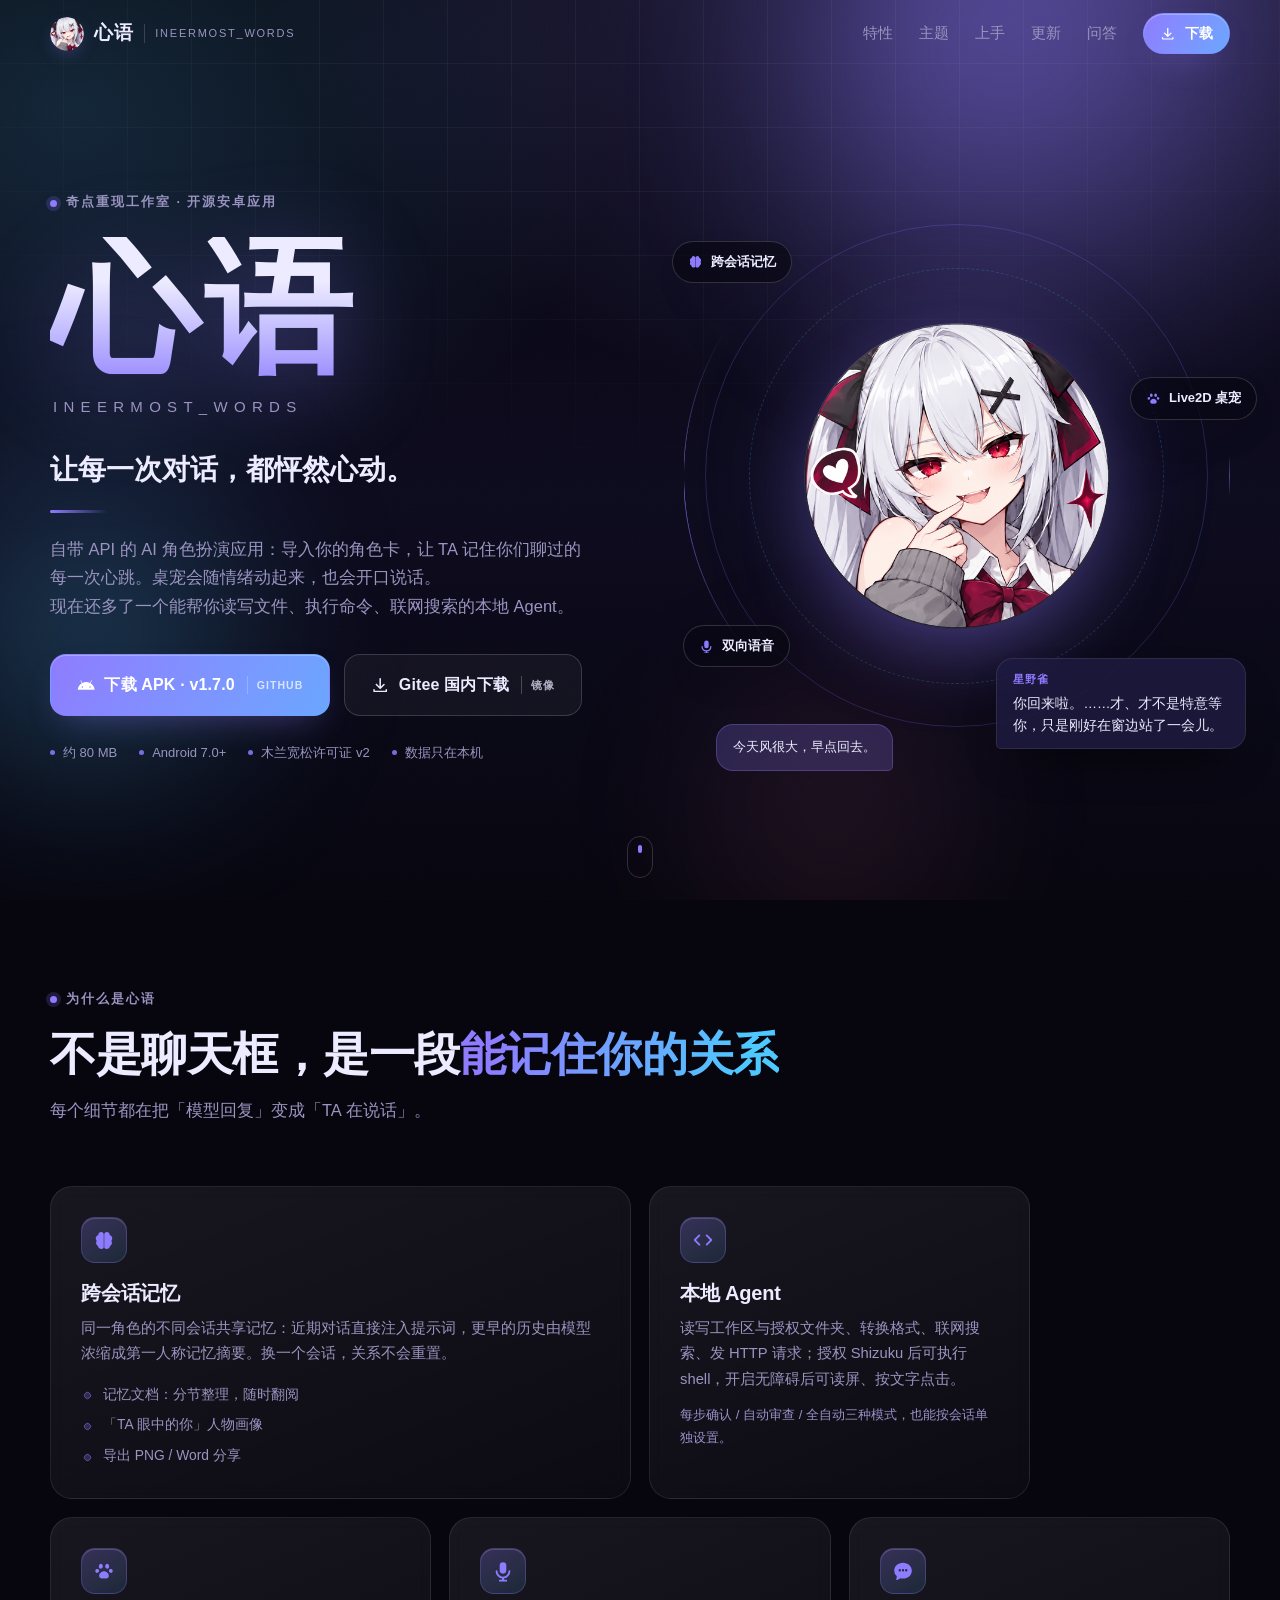
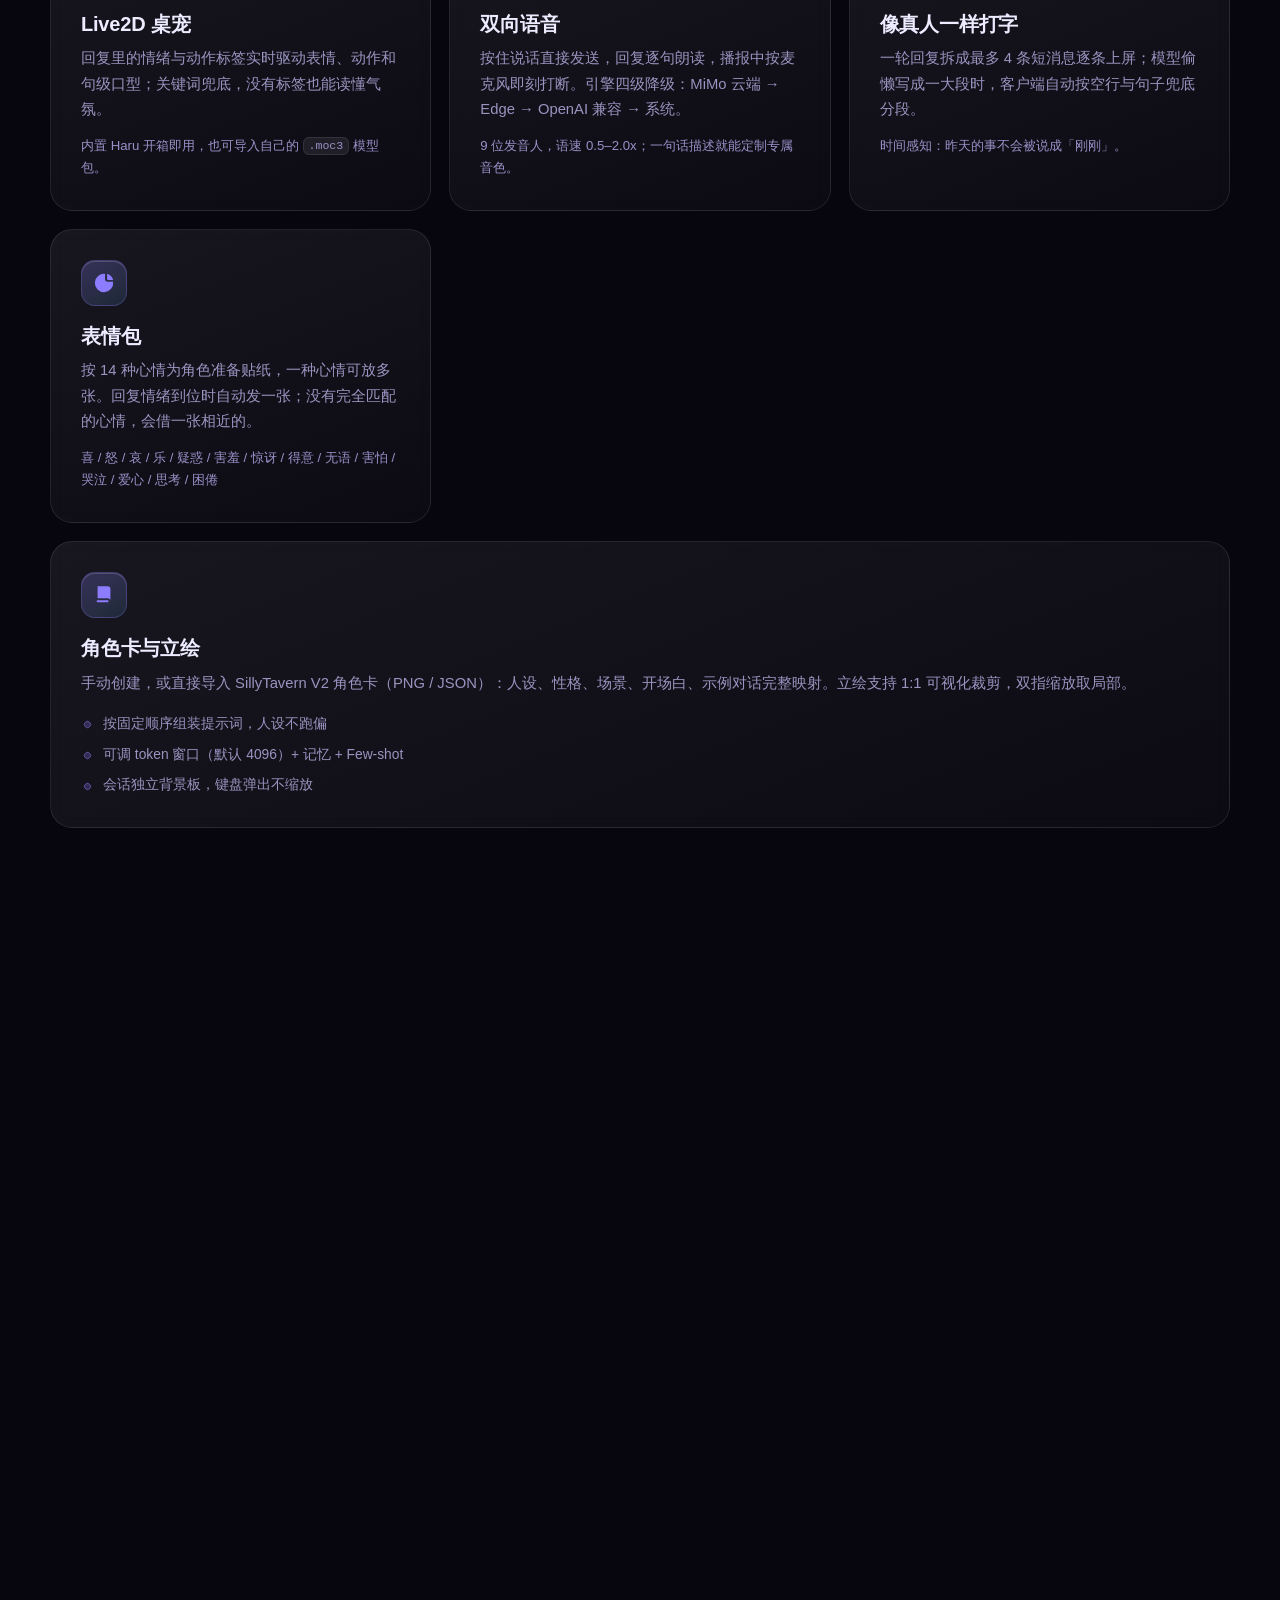
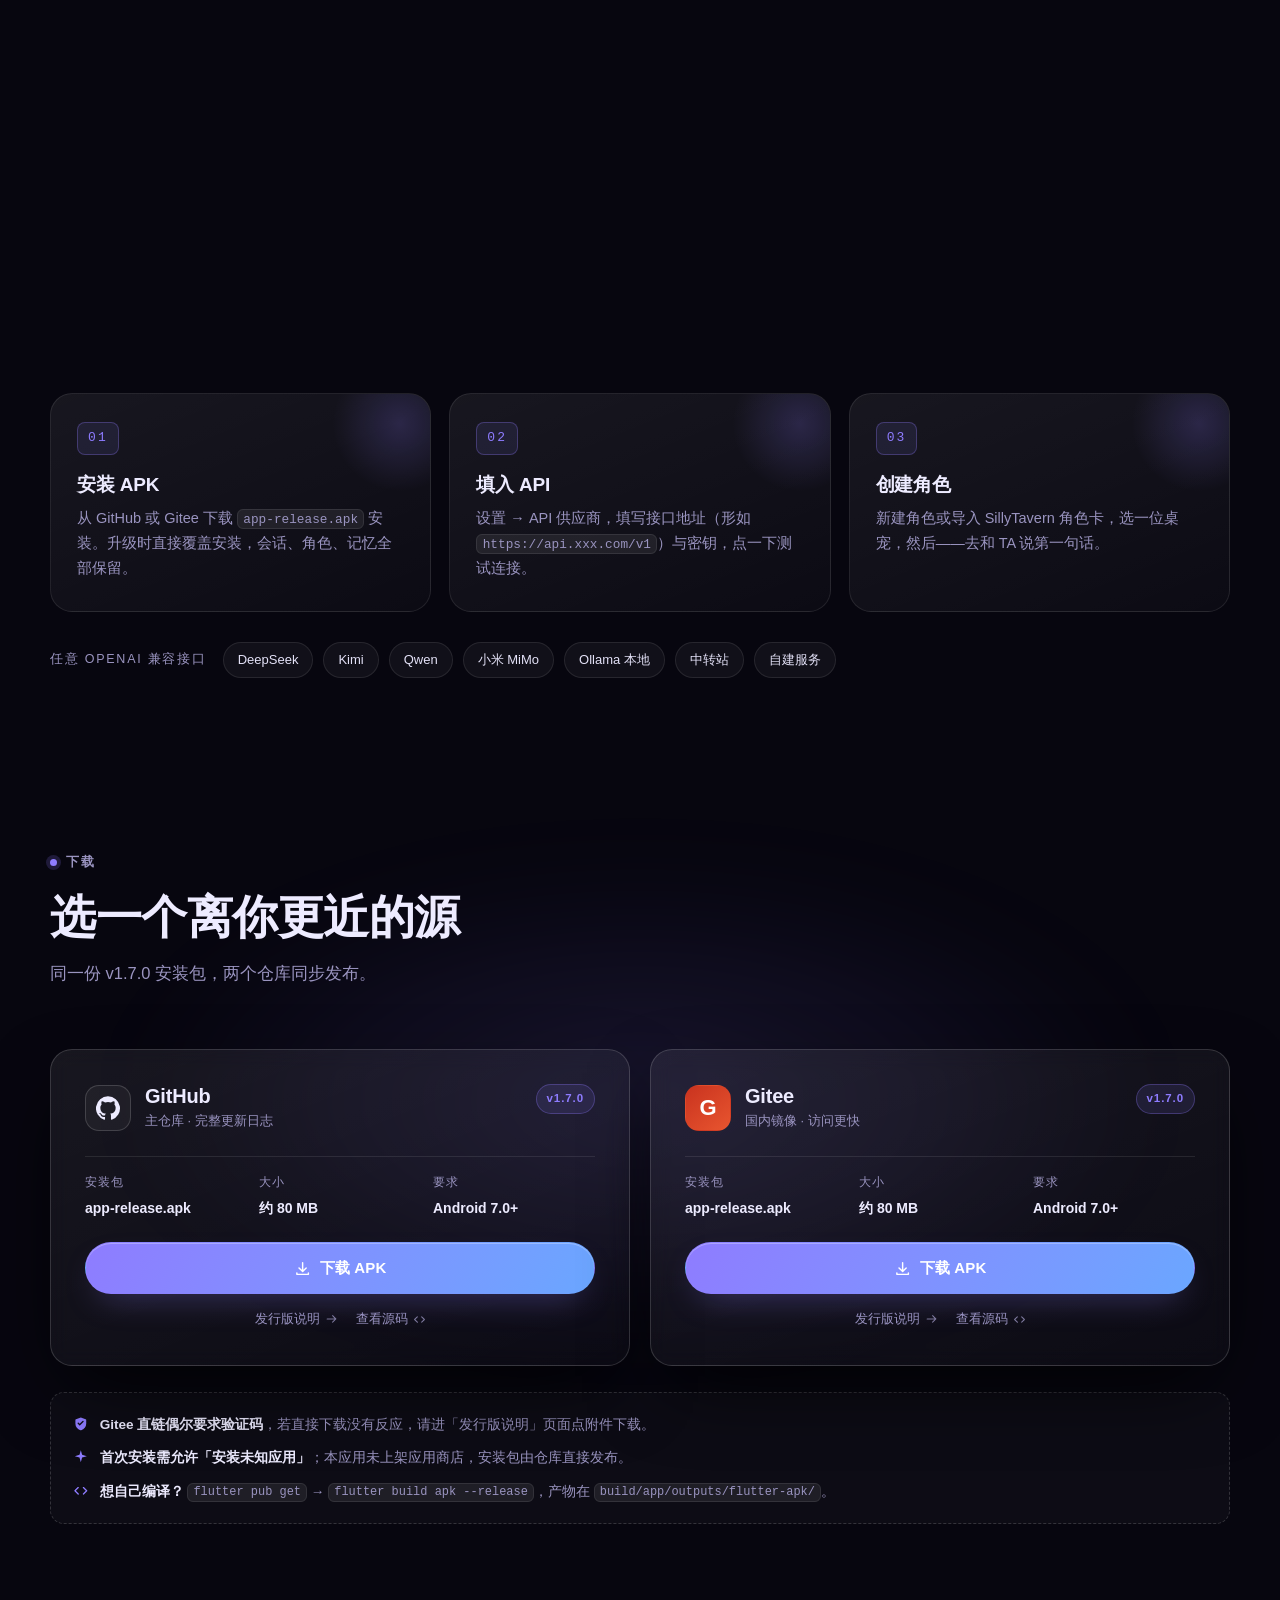
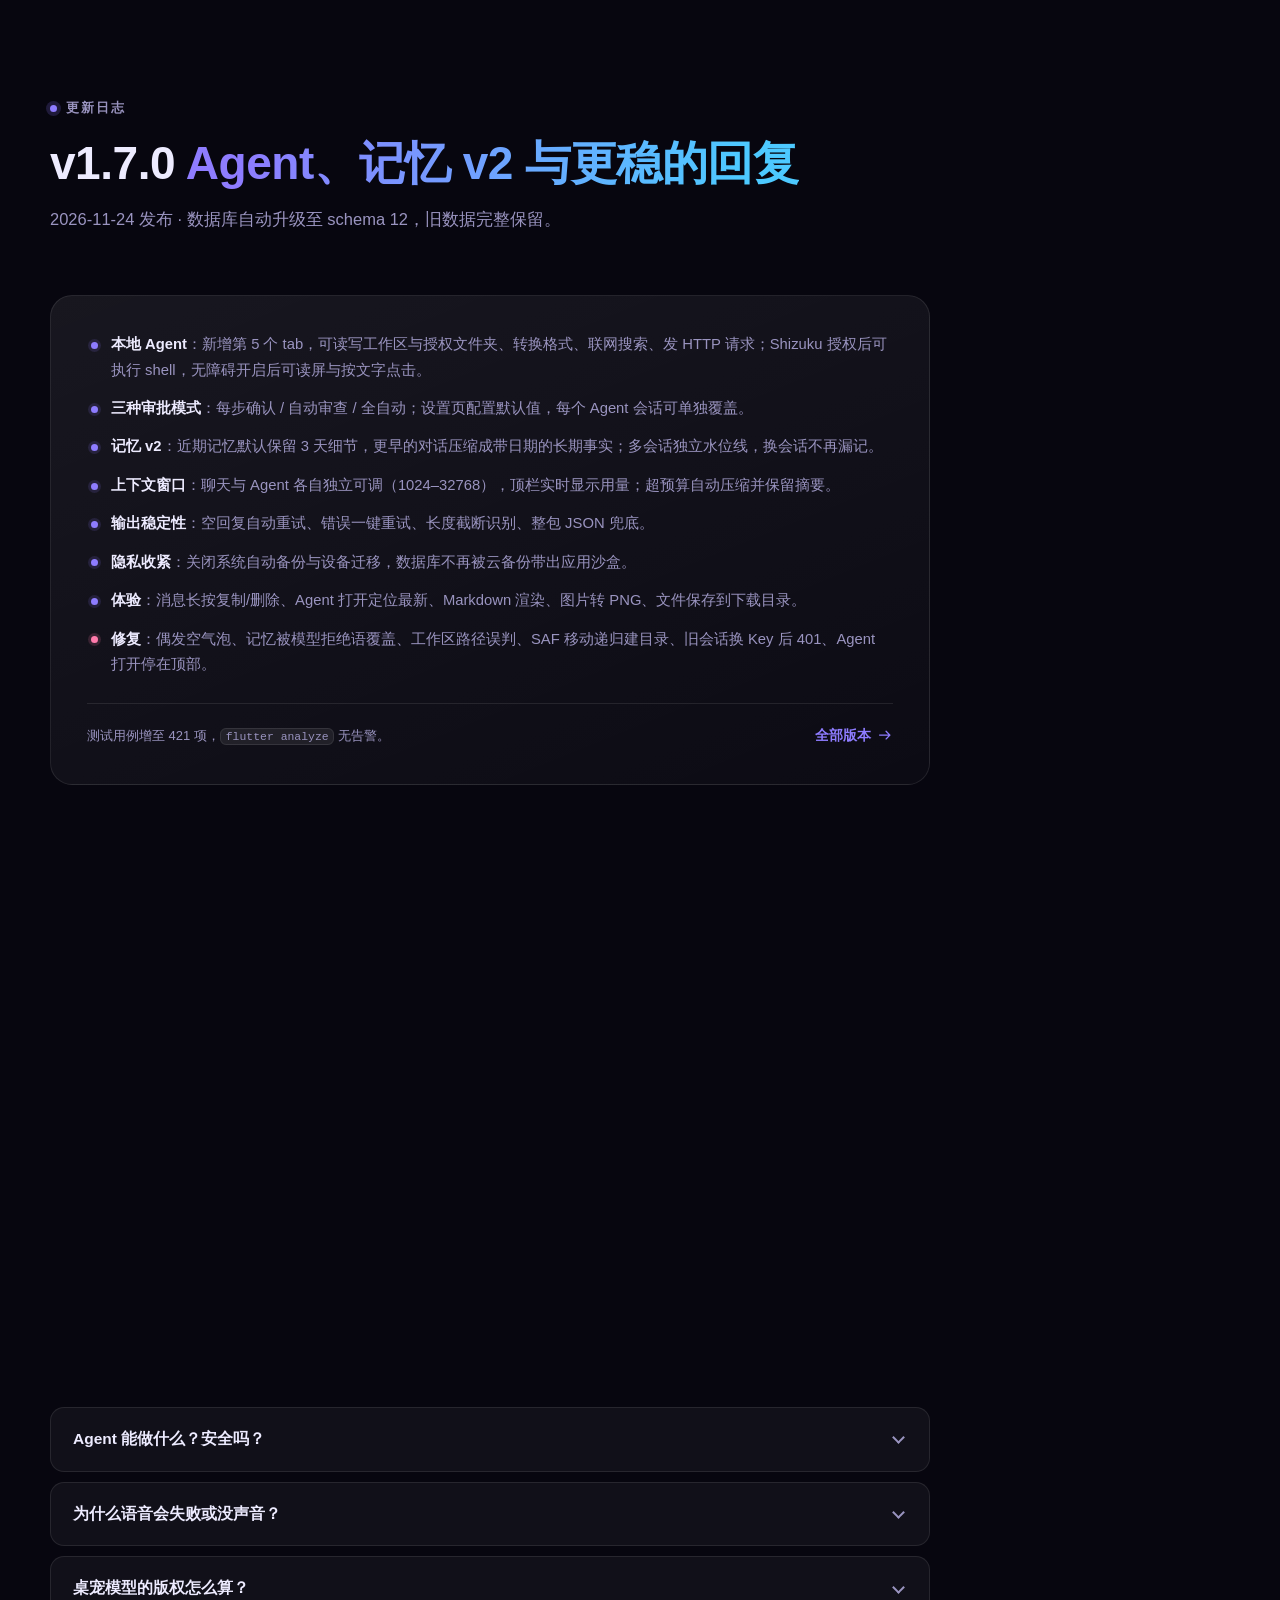
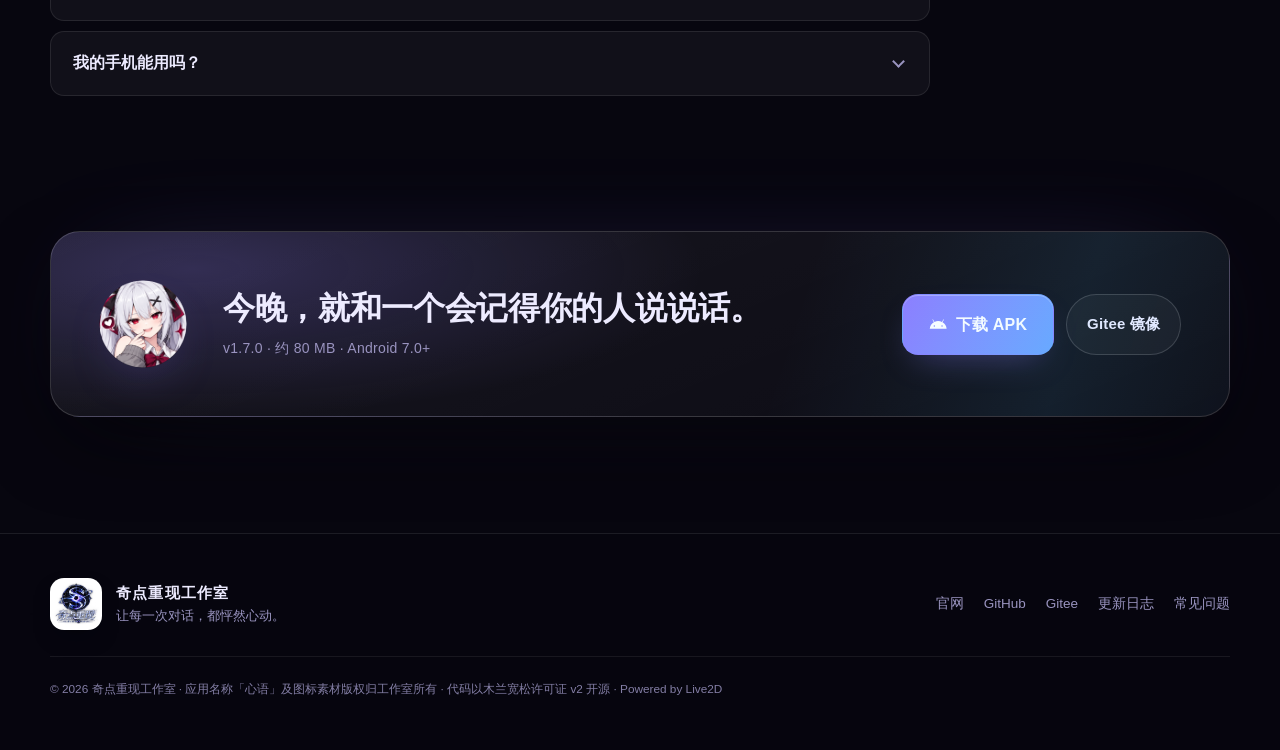
==== website/index.html @ d3a2bc50 "docs(site): 同步 v1.7.0 下载与介绍，/dl 跳转改 v1.7.0" ====
<!DOCTYPE html>
<html lang="zh-CN" data-theme="violet">
<head>
<meta charset="utf-8">
<meta name="viewport" content="width=device-width, initial-scale=1">
<title>心语 · ineermost_words — 让每一次对话，都怦然心动</title>
<meta name="description" content="心语（ineermost_words）是一款开源的安卓 AI 角色扮演聊天应用：导入 SillyTavern 角色卡，跨会话记忆、Live2D 桌宠、双向语音，以及能读写文件/执行命令的本地 Agent。自备 API，数据留在本地。">
<meta name="theme-color" content="#07060F">
<meta property="og:type" content="website">
<meta property="og:site_name" content="心语 · ineermost_words">
<meta property="og:title" content="心语 · ineermost_words — 让每一次对话，都怦然心动">
<meta property="og:description" content="开源安卓 AI 角色扮演聊天应用：角色卡、跨会话记忆、Live2D 桌宠、双向语音，以及本地 Agent 的文件/命令/搜索能力。自备 API，数据全在本地。">
<meta property="og:image" content="https://ineermostwords.sigborn.xyz/assets/img/og.png">
<meta property="og:image:width" content="1200">
<meta property="og:image:height" content="630">
<meta property="og:url" content="https://ineermostwords.sigborn.xyz/">
<meta name="twitter:card" content="summary_large_image">
<link rel="canonical" href="https://ineermostwords.sigborn.xyz/">
<link rel="icon" type="image/png" sizes="64x64" href="assets/img/icon-64.png">
<link rel="apple-touch-icon" href="assets/img/icon-180.png">
<link rel="stylesheet" href="assets/css/style.css">
</head>
<body>

<svg class="sprite" aria-hidden="true" focusable="false">
  <symbol id="i-android" viewBox="0 0 24 24"><path d="M17.6 9.48l1.84-3.18a.4.4 0 0 0-.7-.4l-1.87 3.24a11.4 11.4 0 0 0-9.74 0L5.26 5.9a.4.4 0 1 0-.7.4L6.4 9.48A10.8 10.8 0 0 0 1 18h22a10.8 10.8 0 0 0-5.4-8.52ZM7 15.25a1 1 0 1 1 1-1 1 1 0 0 1-1 1Zm10 0a1 1 0 1 1 1-1 1 1 0 0 1-1 1Z"/></symbol>
  <symbol id="i-github" viewBox="0 0 24 24"><path d="M12 .3a12 12 0 0 0-3.79 23.4c.6.1.82-.26.82-.58v-2.23c-3.34.73-4.04-1.42-4.04-1.42-.55-1.4-1.34-1.77-1.34-1.77-1.08-.74.09-.73.09-.73 1.2.08 1.83 1.24 1.83 1.24 1.07 1.84 2.81 1.3 3.5 1 .1-.78.42-1.31.76-1.61-2.66-.3-5.47-1.34-5.47-5.93 0-1.31.47-2.38 1.24-3.22-.13-.3-.54-1.52.11-3.18 0 0 1-.32 3.3 1.23a11.5 11.5 0 0 1 6 0c2.28-1.55 3.29-1.23 3.29-1.23.65 1.66.24 2.88.12 3.18a4.65 4.65 0 0 1 1.23 3.22c0 4.61-2.8 5.62-5.48 5.92.43.37.81 1.1.81 2.22v3.29c0 .32.21.7.82.58A12 12 0 0 0 12 .3Z"/></symbol>
  <symbol id="i-download" viewBox="0 0 24 24"><path d="M12 2.75a1 1 0 0 1 1 1v9.9l3.3-3.3a1 1 0 0 1 1.4 1.42l-5 5a1 1 0 0 1-1.4 0l-5-5a1 1 0 1 1 1.4-1.42l3.3 3.3v-9.9a1 1 0 0 1 1-1ZM4 17a1 1 0 0 1 1 1v1.25h14V18a1 1 0 1 1 2 0v1.75A1.5 1.5 0 0 1 19.5 21h-15A1.5 1.5 0 0 1 3 19.75V18a1 1 0 0 1 1-1Z"/></symbol>
  <symbol id="i-arrow" viewBox="0 0 24 24"><path d="M13.3 4.3a1 1 0 0 1 1.4 0l6 6a1 1 0 0 1 0 1.4l-6 6a1 1 0 0 1-1.4-1.4L17.6 12H4a1 1 0 1 1 0-2h13.6l-4.3-4.3a1 1 0 0 1 0-1.4Z"/></symbol>
  <symbol id="i-chat" viewBox="0 0 24 24"><path d="M12 2.9c5.3 0 9.6 3.9 9.6 8.7 0 4.8-4.3 8.7-9.6 8.7a11 11 0 0 1-2.7-.33l-3.5 1.86a.8.8 0 0 1-1.16-.87l.66-3.1A8.3 8.3 0 0 1 2.4 11.6C2.4 6.8 6.7 2.9 12 2.9Zm-3.5 7a1.3 1.3 0 1 0 0 2.6 1.3 1.3 0 0 0 0-2.6Zm3.5 0a1.3 1.3 0 1 0 0 2.6 1.3 1.3 0 0 0 0-2.6Zm3.5 0a1.3 1.3 0 1 0 0 2.6 1.3 1.3 0 0 0 0-2.6Z"/></symbol>
  <symbol id="i-brain" viewBox="0 0 24 24"><path d="M9.2 3.2A3.4 3.4 0 0 0 5.8 6.6c-1.6.5-2.8 2-2.8 3.8 0 1 .4 1.9 1 2.6a3.9 3.9 0 0 0 1.5 5.7 3.5 3.5 0 0 0 6.2 1.7V5.1a3.4 3.4 0 0 0-2.5-1.9Zm5.6 0a3.4 3.4 0 0 1 3.4 3.4c1.6.5 2.8 2 2.8 3.8 0 1-.4 1.9-1 2.6a3.9 3.9 0 0 1-1.5 5.7 3.5 3.5 0 0 1-6.2 1.7V5.1a3.4 3.4 0 0 1 2.5-1.9Z"/></symbol>
  <symbol id="i-paw" viewBox="0 0 24 24"><path d="M7.2 4.6a2.1 2.1 0 0 1 3 .5c.5.7.7 1.6.5 2.4-.2.9-.8 1.6-1.6 1.9a2.1 2.1 0 0 1-2.6-1.3c-.4-1.3.1-2.6.7-3.5Zm9.6 0c.6.9 1.1 2.2.7 3.5a2.1 2.1 0 0 1-2.6 1.3 2.5 2.5 0 0 1-1.6-1.9c-.2-.8 0-1.7.5-2.4a2.1 2.1 0 0 1 3-.5ZM3.9 9.9A2 2 0 0 1 6.5 11c.5 1.3-.2 2.6-1.4 3a2 2 0 0 1-2.5-1.5c-.3-1.2.3-2.2 1.3-2.6Zm16.2 0c1 .4 1.6 1.4 1.3 2.6a2 2 0 0 1-2.5 1.5c-1.2-.4-1.9-1.7-1.4-3a2 2 0 0 1 2.6-1.1ZM12 12.4c2.7 0 5.3 2.4 5.3 4.9 0 1.8-1.3 3-3.2 3-1 0-1.5-.4-2.1-.4s-1.1.4-2.1.4c-1.9 0-3.2-1.2-3.2-3 0-2.5 2.6-4.9 5.3-4.9Z"/></symbol>
  <symbol id="i-mic" viewBox="0 0 24 24"><path d="M12 2.5a3.6 3.6 0 0 1 3.6 3.6v5.2a3.6 3.6 0 1 1-7.2 0V6.1A3.6 3.6 0 0 1 12 2.5Zm7 8.7a1 1 0 0 1 1 1 8 8 0 0 1-7 7.94V21.5h2.5a1 1 0 1 1 0 2h-7a1 1 0 1 1 0-2H11v-1.36a8 8 0 0 1-7-7.94 1 1 0 1 1 2 0 6 6 0 0 0 12 0 1 1 0 0 1 1-1Z"/></symbol>
  <symbol id="i-sticker" viewBox="0 0 24 24"><path d="M13.4 2.1a10 10 0 1 0 8.5 8.5h-5.8a3 3 0 0 1-3-3V2.4c.1-.1.2-.2.3-.3ZM15.4 2v5.6a1 1 0 0 0 1 1h5.6a10 10 0 0 0-6.6-6.6Z"/></symbol>
  <symbol id="i-spark" viewBox="0 0 24 24"><path d="M12 1.8 14 9l7.2 2-7.2 2-2 7.2L10 13 2.8 11 10 9l2-7.2Z"/></symbol>
  <symbol id="i-shield" viewBox="0 0 24 24"><path d="M12 2.2 4.6 5a1.4 1.4 0 0 0-.9 1.3v5.5c0 5 3.3 8.5 7.8 10.1.3.1.7.1 1 0 4.5-1.6 7.8-5.1 7.8-10.1V6.3a1.4 1.4 0 0 0-.9-1.3L12 2.2Zm4 6.9-5 5a1 1 0 0 1-1.4 0l-2.2-2.2a1 1 0 1 1 1.4-1.4l1.5 1.5 4.3-4.3a1 1 0 1 1 1.4 1.4Z"/></symbol>
  <symbol id="i-book" viewBox="0 0 24 24"><path d="M5 2.5h11a3 3 0 0 1 3 3v13a3 3 0 0 0-3-3H5V2.5Zm0 15.3h11a1 1 0 0 1 0 2H5a1 1 0 0 1 0-2Z"/></symbol>
  <symbol id="i-code" viewBox="0 0 24 24"><path d="M8.7 6.3a1 1 0 0 1 0 1.4L4.4 12l4.3 4.3a1 1 0 1 1-1.4 1.4l-5-5a1 1 0 0 1 0-1.4l5-5a1 1 0 0 1 1.4 0Zm6.6 0a1 1 0 0 1 1.4 0l5 5a1 1 0 0 1 0 1.4l-5 5a1 1 0 0 1-1.4-1.4L19.6 12l-4.3-4.3a1 1 0 0 1 0-1.4Z"/></symbol>
</svg>

<div class="bg" aria-hidden="true">
  <span class="bg-orb bg-orb--1"></span>
  <span class="bg-orb bg-orb--2"></span>
  <span class="bg-orb bg-orb--3"></span>
  <span class="bg-grid"></span>
  <span class="bg-noise"></span>
</div>

<header class="nav" id="nav">
  <div class="wrap nav__inner">
    <a class="brand" href="#top" aria-label="心语 首页">
      <img src="assets/img/icon-192.png" alt="" width="34" height="34">
      <span class="brand__name">心语</span>
      <span class="brand__sub">ineermost_words</span>
    </a>
    <nav class="nav__links" id="navLinks" aria-label="主导航">
      <a href="#features">特性</a>
      <a href="#themes">主题</a>
      <a href="#start">上手</a>
      <a href="#changelog">更新</a>
      <a href="#faq">问答</a>
      <a class="btn btn--sm btn--primary" href="#download">
        <svg class="ico" aria-hidden="true"><use href="#i-download"/></svg>下载
      </a>
    </nav>
    <button class="nav__toggle" id="navToggle" aria-label="打开菜单" aria-expanded="false" aria-controls="navLinks">
      <span></span><span></span>
    </button>
  </div>
</header>

<main id="top">

  <section class="hero">
    <div class="wrap hero__inner">
      <div class="hero__copy">
        <p class="eyebrow"><span class="dot"></span>奇点重现工作室 · 开源安卓应用</p>
        <h1 class="hero__title">心语</h1>
        <p class="hero__en">ineermost_words</p>
        <p class="hero__tagline">让每一次对话，都怦然心动。</p>
        <p class="hero__lead">
          自带 API 的 AI 角色扮演应用：导入你的角色卡，让 TA 记住你们聊过的每一次心跳。桌宠会随情绪动起来，也会开口说话。<br>现在还多了一个能帮你读写文件、执行命令、联网搜索的本地 Agent。
        </p>
        <div class="hero__cta">
          <a class="btn btn--primary btn--lg" href="/dl/github" rel="noopener">
            <svg class="ico" aria-hidden="true"><use href="#i-android"/></svg>
            <span>下载 APK · v1.7.0</span>
            <small>GitHub</small>
          </a>
          <a class="btn btn--ghost btn--lg" href="/dl/gitee" rel="noopener">
            <svg class="ico" aria-hidden="true"><use href="#i-download"/></svg>
            <span>Gitee 国内下载</span>
            <small>镜像</small>
          </a>
        </div>
        <ul class="hero__meta">
          <li>约 80 MB</li>
          <li>Android 7.0+</li>
          <li>木兰宽松许可证 v2</li>
          <li>数据只在本机</li>
        </ul>
      </div>

      <div class="hero__visual" aria-hidden="true">
        <span class="ring ring--1"></span>
        <span class="ring ring--2"></span>
        <span class="ring ring--3"></span>
        <div class="badge">
          <img src="assets/img/icon-512.png" alt="" width="512" height="512">
          <span class="badge__gloss"></span>
        </div>
        <span class="chip chip--a"><svg class="ico" aria-hidden="true"><use href="#i-brain"/></svg>跨会话记忆</span>
        <span class="chip chip--b"><svg class="ico" aria-hidden="true"><use href="#i-paw"/></svg>Live2D 桌宠</span>
        <span class="chip chip--c"><svg class="ico" aria-hidden="true"><use href="#i-mic"/></svg>双向语音</span>
        <div class="bubble bubble--ai">
          <span class="bubble__name">星野雀</span>
          你回来啦。……才、才不是特意等你，只是刚好在窗边站了一会儿。
        </div>
        <div class="bubble bubble--me">今天风很大，早点回去。</div>
      </div>
    </div>
    <a class="hero__scroll" href="#features" aria-label="向下浏览"><span></span></a>
  </section>

  <section class="section" id="features">
    <div class="wrap">
      <header class="sec-head reveal">
        <p class="eyebrow"><span class="dot"></span>为什么是心语</p>
        <h2>不是聊天框，是一段<span class="grad">能记住你的关系</span></h2>
        <p class="sec-head__sub">每个细节都在把「模型回复」变成「TA 在说话」。</p>
      </header>

      <div class="bento">
        <article class="card card--wide reveal">
          <span class="card__ico"><svg class="ico" aria-hidden="true"><use href="#i-brain"/></svg></span>
          <h3>跨会话记忆</h3>
          <p>同一角色的不同会话共享记忆：近期对话直接注入提示词，更早的历史由模型浓缩成第一人称记忆摘要。换一个会话，关系不会重置。</p>
          <ul class="ticks">
            <li>记忆文档：分节整理，随时翻阅</li>
            <li>「TA 眼中的你」人物画像</li>
            <li>导出 PNG / Word 分享</li>
          </ul>
        </article>

        <article class="card reveal">
          <span class="card__ico"><svg class="ico" aria-hidden="true"><use href="#i-code"/></svg></span>
          <h3>本地 Agent</h3>
          <p>读写工作区与授权文件夹、转换格式、联网搜索、发 HTTP 请求；授权 Shizuku 后可执行 shell，开启无障碍后可读屏、按文字点击。</p>
          <p class="card__note">每步确认 / 自动审查 / 全自动三种模式，也能按会话单独设置。</p>
        </article>

        <article class="card reveal">
          <span class="card__ico"><svg class="ico" aria-hidden="true"><use href="#i-paw"/></svg></span>
          <h3>Live2D 桌宠</h3>
          <p>回复里的情绪与动作标签实时驱动表情、动作和句级口型；关键词兜底，没有标签也能读懂气氛。</p>
          <p class="card__note">内置 Haru 开箱即用，也可导入自己的 <code>.moc3</code> 模型包。</p>
        </article>

        <article class="card reveal">
          <span class="card__ico"><svg class="ico" aria-hidden="true"><use href="#i-mic"/></svg></span>
          <h3>双向语音</h3>
          <p>按住说话直接发送，回复逐句朗读，播报中按麦克风即刻打断。引擎四级降级：MiMo 云端 → Edge → OpenAI 兼容 → 系统。</p>
          <p class="card__note">9 位发音人，语速 0.5–2.0x；一句话描述就能定制专属音色。</p>
        </article>

        <article class="card reveal">
          <span class="card__ico"><svg class="ico" aria-hidden="true"><use href="#i-chat"/></svg></span>
          <h3>像真人一样打字</h3>
          <p>一轮回复拆成最多 4 条短消息逐条上屏；模型偷懒写成一大段时，客户端自动按空行与句子兜底分段。</p>
          <p class="card__note">时间感知：昨天的事不会被说成「刚刚」。</p>
        </article>

        <article class="card reveal">
          <span class="card__ico"><svg class="ico" aria-hidden="true"><use href="#i-sticker"/></svg></span>
          <h3>表情包</h3>
          <p>按 14 种心情为角色准备贴纸，一种心情可放多张。回复情绪到位时自动发一张；没有完全匹配的心情，会借一张相近的。</p>
          <p class="card__note">喜 / 怒 / 哀 / 乐 / 疑惑 / 害羞 / 惊讶 / 得意 / 无语 / 害怕 / 哭泣 / 爱心 / 思考 / 困倦</p>
        </article>

        <article class="card card--wide reveal">
          <span class="card__ico"><svg class="ico" aria-hidden="true"><use href="#i-book"/></svg></span>
          <h3>角色卡与立绘</h3>
          <p>手动创建，或直接导入 SillyTavern V2 角色卡（PNG / JSON）：人设、性格、场景、开场白、示例对话完整映射。立绘支持 1:1 可视化裁剪，双指缩放取局部。</p>
          <ul class="ticks">
            <li>按固定顺序组装提示词，人设不跑偏</li>
            <li>可调 token 窗口（默认 4096）+ 记忆 + Few-shot</li>
            <li>会话独立背景板，键盘弹出不缩放</li>
          </ul>
        </article>
      </div>
    </div>
  </section>

  <section class="section section--themes" id="themes">
    <div class="wrap">
      <header class="sec-head reveal">
        <p class="eyebrow"><span class="dot"></span>五套完整主题</p>
        <h2>换一套颜色，<span class="grad">换一种心情</span></h2>
        <p class="sec-head__sub">点下面的色板，这一页也会跟着变——就像应用里一样即时生效。</p>
      </header>

      <div class="themes reveal">
        <div class="themes__picker" role="group" aria-label="选择主题">
          <button class="swatch is-active" data-theme-set="violet" aria-pressed="true">
            <span class="swatch__dot" style="--s1:#8E7CFF;--s2:#4DC9FF"></span>
            <span class="swatch__txt"><strong>深空紫</strong><small>Deep Space</small></span>
          </button>
          <button class="swatch" data-theme-set="sakura" aria-pressed="false">
            <span class="swatch__dot" style="--s1:#FF7BAC;--s2:#FFB3D1"></span>
            <span class="swatch__txt"><strong>樱夜粉</strong><small>Sakura Night</small></span>
          </button>
          <button class="swatch" data-theme-set="azure" aria-pressed="false">
            <span class="swatch__dot" style="--s1:#4DC9FF;--s2:#7BE0FF"></span>
            <span class="swatch__txt"><strong>青岚蓝</strong><small>Azure Mist</small></span>
          </button>
          <button class="swatch" data-theme-set="mint" aria-pressed="false">
            <span class="swatch__dot" style="--s1:#5CE0B0;--s2:#9AEED0"></span>
            <span class="swatch__txt"><strong>薄荷绿</strong><small>Mint Breeze</small></span>
          </button>
          <button class="swatch" data-theme-set="daylight" aria-pressed="false">
            <span class="swatch__dot" style="--s1:#6C5CE7;--s2:#0091B5"></span>
            <span class="swatch__txt"><strong>晨光白</strong><small>Daylight</small></span>
          </button>
          <p class="themes__hint">选中的颜色记在 <b>本地</b>，下次打开还是它；手机端在「设置 → 外观」里切换。</p>
        </div>

        <div class="preview" aria-hidden="true">
          <div class="preview__bar">
            <span class="preview__avatar" data-avatar>雀</span>
            <span class="preview__name">星野雀</span>
            <span class="preview__icons">♪ ·••</span>
          </div>
          <div class="preview__body">
            <div class="msg msg--in">哼，你倒是来得挺早。<br>……站那儿做什么，过来坐啊。</div>
            <div class="msg msg--out">怕你等着急。</div>
            <div class="msg msg--in is-typing"><i></i><i></i><i></i></div>
          </div>
          <div class="preview__nav">
            <span class="is-on">会话</span><span>角色</span><span>Agent</span><span>桌宠</span><span>设置</span>
          </div>
        </div>
      </div>
    </div>
  </section>

  <section class="section" id="start">
    <div class="wrap">
      <header class="sec-head reveal">
        <p class="eyebrow"><span class="dot"></span>三步开始</p>
        <h2>下载、填 Key、<span class="grad">开始对话</span></h2>
        <p class="sec-head__sub">没有注册、没有订阅、没有云端账号。接入你自己的模型即可。</p>
      </header>

      <ol class="steps">
        <li class="step reveal">
          <span class="step__num">01</span>
          <h3>安装 APK</h3>
          <p>从 GitHub 或 Gitee 下载 <code>app-release.apk</code> 安装。升级时直接覆盖安装，会话、角色、记忆全部保留。</p>
        </li>
        <li class="step reveal">
          <span class="step__num">02</span>
          <h3>填入 API</h3>
          <p>设置 → API 供应商，填写接口地址（形如 <code>https://api.xxx.com/v1</code>）与密钥，点一下测试连接。</p>
        </li>
        <li class="step reveal">
          <span class="step__num">03</span>
          <h3>创建角色</h3>
          <p>新建角色或导入 SillyTavern 角色卡，选一位桌宠，然后——去和 TA 说第一句话。</p>
        </li>
      </ol>

      <div class="providers reveal">
        <span class="providers__label">任意 OpenAI 兼容接口</span>
        <span class="pill">DeepSeek</span>
        <span class="pill">Kimi</span>
        <span class="pill">Qwen</span>
        <span class="pill">小米 MiMo</span>
        <span class="pill">Ollama 本地</span>
        <span class="pill">中转站</span>
        <span class="pill">自建服务</span>
      </div>
    </div>
  </section>

  <section class="section section--download" id="download">
    <div class="wrap">
      <header class="sec-head reveal">
        <p class="eyebrow"><span class="dot"></span>下载</p>
        <h2>选一个离你更近的源</h2>
        <p class="sec-head__sub">同一份 v1.7.0 安装包，两个仓库同步发布。</p>
      </header>

      <div class="dl">
        <article class="dl__card reveal">
          <div class="dl__head">
            <span class="dl__logo dl__logo--gh"><svg class="ico" aria-hidden="true"><use href="#i-github"/></svg></span>
            <div>
              <h3>GitHub</h3>
              <p>主仓库 · 完整更新日志</p>
            </div>
            <span class="dl__badge">v1.7.0</span>
          </div>
          <dl class="dl__spec">
            <div><dt>安装包</dt><dd>app-release.apk</dd></div>
            <div><dt>大小</dt><dd>约 80 MB</dd></div>
            <div><dt>要求</dt><dd>Android 7.0+</dd></div>
          </dl>
          <div class="dl__actions">
            <a class="btn btn--primary btn--block" href="/dl/github" rel="noopener">
              <svg class="ico" aria-hidden="true"><use href="#i-download"/></svg>下载 APK
            </a>
            <div class="dl__links">
              <a href="https://github.com/adcoof/ineermost_words/releases/tag/v1.7.0" rel="noopener">发行版说明<svg class="ico" aria-hidden="true"><use href="#i-arrow"/></svg></a>
              <a href="https://github.com/adcoof/ineermost_words" rel="noopener">查看源码<svg class="ico" aria-hidden="true"><use href="#i-code"/></svg></a>
            </div>
          </div>
        </article>

        <article class="dl__card reveal">
          <div class="dl__head">
            <span class="dl__logo dl__logo--gitee">G</span>
            <div>
              <h3>Gitee</h3>
              <p>国内镜像 · 访问更快</p>
            </div>
            <span class="dl__badge">v1.7.0</span>
          </div>
          <dl class="dl__spec">
            <div><dt>安装包</dt><dd>app-release.apk</dd></div>
            <div><dt>大小</dt><dd>约 80 MB</dd></div>
            <div><dt>要求</dt><dd>Android 7.0+</dd></div>
          </dl>
          <div class="dl__actions">
            <a class="btn btn--primary btn--block" href="/dl/gitee" rel="noopener">
              <svg class="ico" aria-hidden="true"><use href="#i-download"/></svg>下载 APK
            </a>
            <div class="dl__links">
              <a href="https://gitee.com/phantexdream/ineermost_words/releases" rel="noopener">发行版说明<svg class="ico" aria-hidden="true"><use href="#i-arrow"/></svg></a>
              <a href="https://gitee.com/phantexdream/ineermost_words" rel="noopener">查看源码<svg class="ico" aria-hidden="true"><use href="#i-code"/></svg></a>
            </div>
          </div>
        </article>
      </div>

      <div class="notes reveal">
        <p class="notes__item"><svg class="ico" aria-hidden="true"><use href="#i-shield"/></svg>
          <span><strong>Gitee 直链偶尔要求验证码</strong>，若直接下载没有反应，请进「发行版说明」页面点附件下载。</span>
        </p>
        <p class="notes__item"><svg class="ico" aria-hidden="true"><use href="#i-spark"/></svg>
          <span><strong>首次安装需允许「安装未知应用」</strong>；本应用未上架应用商店，安装包由仓库直接发布。</span>
        </p>
        <p class="notes__item"><svg class="ico" aria-hidden="true"><use href="#i-code"/></svg>
          <span><strong>想自己编译？</strong> <code>flutter pub get</code> → <code>flutter build apk --release</code>，产物在 <code>build/app/outputs/flutter-apk/</code>。</span>
        </p>
      </div>
    </div>
  </section>

  <section class="section" id="changelog">
    <div class="wrap">
      <header class="sec-head reveal">
        <p class="eyebrow"><span class="dot"></span>更新日志</p>
        <h2>v1.7.0 <span class="grad">Agent、记忆 v2 与更稳的回复</span></h2>
        <p class="sec-head__sub">2026-11-24 发布 · 数据库自动升级至 schema 12，旧数据完整保留。</p>
      </header>

      <div class="log">
        <article class="log__card reveal">
          <ul class="log__list">
            <li><strong>本地 Agent</strong>：新增第 5 个 tab，可读写工作区与授权文件夹、转换格式、联网搜索、发 HTTP 请求；Shizuku 授权后可执行 shell，无障碍开启后可读屏与按文字点击。</li>
            <li><strong>三种审批模式</strong>：每步确认 / 自动审查 / 全自动；设置页配置默认值，每个 Agent 会话可单独覆盖。</li>
            <li><strong>记忆 v2</strong>：近期记忆默认保留 3 天细节，更早的对话压缩成带日期的长期事实；多会话独立水位线，换会话不再漏记。</li>
            <li><strong>上下文窗口</strong>：聊天与 Agent 各自独立可调（1024–32768），顶栏实时显示用量；超预算自动压缩并保留摘要。</li>
            <li><strong>输出稳定性</strong>：空回复自动重试、错误一键重试、长度截断识别、整包 JSON 兜底。</li>
            <li><strong>隐私收紧</strong>：关闭系统自动备份与设备迁移，数据库不再被云备份带出应用沙盒。</li>
            <li><strong>体验</strong>：消息长按复制/删除、Agent 打开定位最新、Markdown 渲染、图片转 PNG、文件保存到下载目录。</li>
            <li class="log__fix"><strong>修复</strong>：偶发空气泡、记忆被模型拒绝语覆盖、工作区路径误判、SAF 移动递归建目录、旧会话换 Key 后 401、Agent 打开停在顶部。</li>
          </ul>
          <div class="log__foot">
            <span>测试用例增至 421 项，<code>flutter analyze</code> 无告警。</span>
            <a class="link" href="https://github.com/adcoof/ineermost_words/releases" rel="noopener">全部版本<svg class="ico" aria-hidden="true"><use href="#i-arrow"/></svg></a>
          </div>
        </article>
      </div>
    </div>
  </section>

  <section class="section" id="faq">
    <div class="wrap">
      <header class="sec-head reveal">
        <p class="eyebrow"><span class="dot"></span>常见问题</p>
        <h2>你可能想先知道的事</h2>
      </header>

      <div class="faq">
        <details class="reveal" open>
          <summary>要花钱吗？</summary>
          <p>应用本身免费且开源（木兰宽松许可证 v2）。对话与语音需要模型服务，费用由你选择的供应商收取；本地 Ollama 则可以完全离线。</p>
        </details>
        <details class="reveal">
          <summary>支持哪些模型？</summary>
          <p>任何 OpenAI 兼容的 <code>/chat/completions</code> 接口：DeepSeek、Kimi、Qwen、小米 MiMo、Ollama、各类中转站或自建服务。语音默认走 MiMo 云端并复用聊天配置，也可切到 Edge、OpenAI 兼容或系统引擎。</p>
        </details>
        <details class="reveal">
          <summary>我的聊天数据会被上传吗？</summary>
          <p>角色、会话、记忆、表情包、桌宠模型全部保存在本机 SQLite 与本地文件里。只有你主动发起的模型请求会发往你自己配置的接口地址，应用不经过任何中转服务器。v1.7 起还关闭了 Android 系统自动备份与设备迁移，数据库不会被云备份带出应用沙盒。</p>
        </details>
        <details class="reveal">
          <summary>Agent 能做什么？安全吗？</summary>
          <p>Agent 可以在你授权的工作区或系统文件夹内读写/移动/删除文件、转换格式、联网搜索、发 HTTP 请求；授权 Shizuku 后可执行 shell，开启无障碍后可读屏与按文字点击。高风险操作会按当前审批模式请求确认，「全自动」模式风险自负；文件访问始终限制在授权目录内。</p>
        </details>
        <details class="reveal">
          <summary>为什么语音会失败或没声音？</summary>
          <p>Edge 免费语音在部分网络环境会被拒绝（403），此时会自动降级到下一个引擎；全部失效会弹提示而不是静默失败。若使用云端 TTS，请确认 API Key 在对应的接口地址上有效。</p>
        </details>
        <details class="reveal">
          <summary>桌宠模型的版权怎么算？</summary>
          <p>内置的 Haru 是 Live2D 官方示例模型，按 Live2D Sample Model License Agreement 随应用分发；桌宠渲染基于 pixi-live2d-display（MIT）与 Live2D Cubism Core（Powered by Live2D）。导入的模型与角色卡素材请自行确认授权。</p>
        </details>
        <details class="reveal">
          <summary>我的手机能用吗？</summary>
          <p>需要 Android 7.0（API 24）及以上，安装包约 80 MB。iOS 暂无计划。</p>
        </details>
      </div>
    </div>
  </section>

  <section class="cta">
    <div class="wrap cta__inner reveal">
      <img class="cta__icon" src="assets/img/icon-192.png" alt="" width="88" height="88" loading="lazy" decoding="async">
      <div class="cta__copy">
        <h2>今晚，就和一个会记得你的人说说话。</h2>
        <p>v1.7.0 · 约 80 MB · Android 7.0+</p>
      </div>
      <div class="cta__actions">
        <a class="btn btn--primary btn--lg" href="/dl/github" rel="noopener">
          <svg class="ico" aria-hidden="true"><use href="#i-android"/></svg>下载 APK
        </a>
        <a class="btn btn--ghost" href="/dl/gitee" rel="noopener">Gitee 镜像</a>
      </div>
    </div>
  </section>
</main>

<footer class="foot">
  <div class="wrap foot__inner">
    <div class="foot__brand">
      <img loading="lazy" decoding="async" src="assets/img/studio-logo.png" alt="奇点重现工作室" width="52" height="52">
      <div>
        <p class="foot__studio">奇点重现工作室</p>
        <p class="foot__slogan">让每一次对话，都怦然心动。</p>
      </div>
    </div>
    <nav class="foot__links" aria-label="页脚导航">
      <a href="https://www.sigborn.xyz" rel="noopener">官网</a>
      <a href="https://github.com/adcoof/ineermost_words" rel="noopener">GitHub</a>
      <a href="https://gitee.com/phantexdream/ineermost_words" rel="noopener">Gitee</a>
      <a href="#changelog">更新日志</a>
      <a href="#faq">常见问题</a>
    </nav>
    <p class="foot__legal">
      © <span id="year">2026</span> 奇点重现工作室 · 应用名称「心语」及图标素材版权归工作室所有 ·
      代码以木兰宽松许可证 v2 开源 · Powered by Live2D
    </p>
  </div>
</footer>

<div class="toast" id="toast" role="status" aria-live="polite">
  <svg class="ico" aria-hidden="true"><use href="#i-android"/></svg>
  <span>检测到你在用安卓设备，可以直接下载安装</span>
  <a href="/dl/github" rel="noopener">下载</a>
  <button type="button" aria-label="关闭提示" data-toast-close>×</button>
</div>

<script src="assets/js/main.js" defer></script>
</body>
</html>
---- website/assets/css/style.css ----
/* ============================================================
   心语 · ineermost_words — 宣传页样式
   深空二次元：暗色渐变 + 液态玻璃 + 强调色可切换
   ============================================================ */

/* ---------- 1. 基础与主题变量 ---------- */
:root {
  --bg: #07060f;
  --bg-2: #0d0b1e;
  --surface: #151230;
  --surface-high: #1e1a40;
  --text: #edebff;
  --muted: #9a94c0;
  --accent: #8e7cff;
  --accent-2: #4dc9ff;
  --accent-3: #ff7bac;

  --line: rgba(255, 255, 255, 0.09);
  --line-strong: rgba(255, 255, 255, 0.16);
  --glass: rgba(255, 255, 255, 0.045);
  --glass-hover: rgba(255, 255, 255, 0.075);
  --nav-bg: rgba(9, 8, 20, 0.72);
  --card-bg: linear-gradient(158deg, rgba(255, 255, 255, 0.07), rgba(255, 255, 255, 0.022));
  --shadow-lg: 0 30px 80px -20px rgba(0, 0, 0, 0.85);
  --shadow-glow: 0 20px 60px -18px rgba(142, 124, 255, 0.55);
  --grid-line: rgba(255, 255, 255, 0.045);
  --noise-opacity: 0.035;
  --orb-opacity: 0.55;
  --bubble-in: rgba(30, 26, 64, 0.85);
  --bubble-out: rgba(142, 124, 255, 0.22);
  --code-bg: rgba(255, 255, 255, 0.07);
  --glow: rgba(142, 124, 255, 0.4);
  --glow-2: rgba(77, 201, 255, 0.28);

  --radius: 22px;
  --radius-sm: 14px;
  --wrap: 1180px;
  --nav-h: 68px;

  --font: -apple-system, BlinkMacSystemFont, "Segoe UI", "PingFang SC",
    "Hiragino Sans GB", "Microsoft YaHei", "Noto Sans SC", sans-serif;
  --mono: "JetBrains Mono", "Cascadia Code", Consolas, "SFMono-Regular", monospace;

  color-scheme: dark;
}

html[data-theme="sakura"] {
  --bg: #0c0710;
  --bg-2: #170e15;
  --surface: #231420;
  --surface-high: #301b2c;
  --text: #fbeaf3;
  --muted: #c09aaa;
  --accent: #ff7bac;
  --accent-2: #ffb3d1;
  --accent-3: #8e7cff;
  --glow: rgba(255, 123, 172, 0.4);
  --glow-2: rgba(255, 179, 209, 0.26);
  --bubble-in: rgba(48, 27, 44, 0.85);
  --bubble-out: rgba(255, 123, 172, 0.2);
  --shadow-glow: 0 20px 60px -18px rgba(255, 123, 172, 0.5);
}

html[data-theme="azure"] {
  --bg: #050b10;
  --bg-2: #0a1218;
  --surface: #101c25;
  --surface-high: #172632;
  --text: #e6f4ff;
  --muted: #8fadc2;
  --accent: #4dc9ff;
  --accent-2: #7be0ff;
  --accent-3: #8e7cff;
  --glow: rgba(77, 201, 255, 0.38);
  --glow-2: rgba(123, 224, 255, 0.24);
  --bubble-in: rgba(23, 38, 50, 0.88);
  --bubble-out: rgba(77, 201, 255, 0.18);
  --shadow-glow: 0 20px 60px -18px rgba(77, 201, 255, 0.45);
}

html[data-theme="mint"] {
  --bg: #050d0b;
  --bg-2: #0a1512;
  --surface: #10201b;
  --surface-high: #172b24;
  --text: #e8fff6;
  --muted: #8fbfad;
  --accent: #5ce0b0;
  --accent-2: #9aeed0;
  --accent-3: #4dc9ff;
  --glow: rgba(92, 224, 176, 0.36);
  --glow-2: rgba(154, 238, 208, 0.22);
  --bubble-in: rgba(23, 43, 36, 0.88);
  --bubble-out: rgba(92, 224, 176, 0.18);
  --shadow-glow: 0 20px 60px -18px rgba(92, 224, 176, 0.42);
}

html[data-theme="daylight"] {
  --bg: #f6f4fb;
  --bg-2: #ece9f6;
  --surface: #ffffff;
  --surface-high: #ece9f6;
  --text: #1d1b33;
  --muted: #6e6a8a;
  --accent: #6c5ce7;
  --accent-2: #0091b5;
  --accent-3: #ff7bac;

  --line: rgba(29, 27, 51, 0.1);
  --line-strong: rgba(29, 27, 51, 0.18);
  --glass: rgba(255, 255, 255, 0.66);
  --glass-hover: rgba(255, 255, 255, 0.9);
  --nav-bg: rgba(250, 249, 254, 0.82);
  --card-bg: linear-gradient(158deg, rgba(255, 255, 255, 0.94), rgba(255, 255, 255, 0.7));
  --shadow-lg: 0 30px 70px -30px rgba(29, 27, 51, 0.35);
  --shadow-glow: 0 20px 50px -22px rgba(108, 92, 231, 0.4);
  --grid-line: rgba(29, 27, 51, 0.06);
  --noise-opacity: 0.02;
  --orb-opacity: 0.5;
  --bubble-in: #ffffff;
  --bubble-out: rgba(108, 92, 231, 0.14);
  --code-bg: rgba(29, 27, 51, 0.06);
  --glow: rgba(108, 92, 231, 0.28);
  --glow-2: rgba(0, 145, 181, 0.2);
  color-scheme: light;
}

/* ---------- 2. 重置 ---------- */
*,
*::before,
*::after { box-sizing: border-box; }

html {
  scroll-behavior: smooth;
  scroll-padding-top: calc(var(--nav-h) + 18px);
  -webkit-text-size-adjust: 100%;
}

body {
  margin: 0;
  font-family: var(--font);
  background: var(--bg);
  color: var(--text);
  line-height: 1.72;
  font-size: 16px;
  overflow-x: hidden;
  -webkit-font-smoothing: antialiased;
  transition: background 0.5s ease, color 0.5s ease;
}

img { max-width: 100%; display: block; }
a { color: inherit; text-decoration: none; }

h1, h2, h3, h4 {
  margin: 0;
  line-height: 1.22;
  letter-spacing: -0.01em;
  font-weight: 800;
}

p { margin: 0; }
ul, ol, dl, dd { margin: 0; padding: 0; list-style: none; }

code {
  font-family: var(--mono);
  font-size: 0.88em;
  padding: 0.12em 0.42em;
  border-radius: 6px;
  background: var(--code-bg);
  border: 1px solid var(--line);
  white-space: nowrap;
}

::selection { background: var(--accent); color: #fff; }

.sprite { position: absolute; width: 0; height: 0; overflow: hidden; }

.ico {
  width: 1.15em;
  height: 1.15em;
  fill: currentColor;
  flex: none;
  vertical-align: -0.16em;
}

.wrap {
  width: min(100% - 48px, var(--wrap));
  margin-inline: auto;
}

/* ---------- 3. 背景层 ---------- */
.bg {
  position: fixed;
  inset: 0;
  z-index: -2;
  overflow: hidden;
  background:
    radial-gradient(1200px 800px at 78% -8%, color-mix(in srgb, var(--accent) 30%, transparent), transparent 62%),
    radial-gradient(900px 700px at 6% 12%, color-mix(in srgb, var(--accent-2) 16%, transparent), transparent 60%),
    linear-gradient(180deg, var(--bg) 0%, var(--bg-2) 55%, var(--bg) 100%);
  transition: background 0.6s ease;
}

.bg-grid {
  position: absolute;
  inset: -1px;
  background-image:
    linear-gradient(var(--grid-line) 1px, transparent 1px),
    linear-gradient(90deg, var(--grid-line) 1px, transparent 1px);
  background-size: 64px 64px;
  mask-image: radial-gradient(ellipse 90% 70% at 50% 0%, #000 30%, transparent 78%);
  -webkit-mask-image: radial-gradient(ellipse 90% 70% at 50% 0%, #000 30%, transparent 78%);
}

.bg-noise {
  position: absolute;
  inset: 0;
  opacity: var(--noise-opacity);
  background-image: url("data:image/svg+xml,%3Csvg xmlns='http://www.w3.org/2000/svg' width='160' height='160'%3E%3Cfilter id='n'%3E%3CfeTurbulence type='fractalNoise' baseFrequency='.85' numOctaves='3'/%3E%3C/filter%3E%3Crect width='160' height='160' filter='url(%23n)'/%3E%3C/svg%3E");
  mix-blend-mode: overlay;
  pointer-events: none;
}

.bg-orb {
  position: absolute;
  border-radius: 50%;
  filter: blur(90px);
  opacity: var(--orb-opacity);
  will-change: transform;
}
.bg-orb--1 {
  width: 46vw; height: 46vw; min-width: 380px; min-height: 380px;
  top: -14vw; right: -8vw;
  background: radial-gradient(circle at 35% 35%, var(--accent), transparent 68%);
  animation: drift 22s ease-in-out infinite alternate;
}
.bg-orb--2 {
  width: 34vw; height: 34vw; min-width: 300px; min-height: 300px;
  top: 46vh; left: -10vw;
  background: radial-gradient(circle at 50% 50%, var(--accent-2), transparent 66%);
  opacity: calc(var(--orb-opacity) * 0.7);
  animation: drift 26s ease-in-out infinite alternate-reverse;
}
.bg-orb--3 {
  width: 26vw; height: 26vw; min-width: 240px; min-height: 240px;
  bottom: -6vw; right: 22vw;
  background: radial-gradient(circle at 50% 50%, var(--accent-3), transparent 66%);
  opacity: calc(var(--orb-opacity) * 0.4);
  animation: drift 30s ease-in-out infinite alternate;
}

@keyframes drift {
  from { transform: translate3d(0, 0, 0) scale(1); }
  to { transform: translate3d(3vw, 4vh, 0) scale(1.1); }
}

/* ---------- 4. 导航 ---------- */
.nav {
  position: fixed;
  inset: 0 0 auto;
  z-index: 60;
  height: var(--nav-h);
  display: flex;
  align-items: center;
  transition: background 0.35s ease, border-color 0.35s ease, backdrop-filter 0.35s ease;
  border-bottom: 1px solid transparent;
}
.nav.is-scrolled {
  background: var(--nav-bg);
  border-bottom-color: var(--line);
  backdrop-filter: blur(18px) saturate(140%);
  -webkit-backdrop-filter: blur(18px) saturate(140%);
}

.nav__inner {
  display: flex;
  align-items: center;
  gap: 28px;
  justify-content: space-between;
}

.brand {
  display: inline-flex;
  align-items: center;
  gap: 10px;
  min-width: 0;
}
.brand img {
  width: 34px;
  height: 34px;
  border-radius: 50%;
  box-shadow: 0 6px 18px -6px var(--glow);
}
.brand__name {
  font-weight: 800;
  font-size: 19px;
  letter-spacing: 0.06em;
}
.brand__sub {
  font-size: 11px;
  letter-spacing: 0.16em;
  text-transform: uppercase;
  color: var(--muted);
  padding-left: 10px;
  border-left: 1px solid var(--line-strong);
}

.nav__links {
  display: flex;
  align-items: center;
  gap: 26px;
}
.nav__links > a:not(.btn) {
  font-size: 14.5px;
  color: var(--muted);
  transition: color 0.2s ease;
  position: relative;
}
.nav__links > a:not(.btn)::after {
  content: "";
  position: absolute;
  left: 0; right: 0; bottom: -6px;
  height: 2px;
  border-radius: 2px;
  background: var(--accent);
  transform: scaleX(0);
  transform-origin: left;
  transition: transform 0.25s ease;
}
.nav__links > a:not(.btn):hover { color: var(--text); }
.nav__links > a:not(.btn):hover::after { transform: scaleX(1); }

.nav__toggle {
  display: none;
  width: 42px; height: 42px;
  border-radius: 12px;
  border: 1px solid var(--line);
  background: var(--glass);
  cursor: pointer;
  padding: 0;
  position: relative;
}
.nav__toggle span {
  position: absolute;
  left: 12px; right: 12px;
  height: 2px;
  background: var(--text);
  border-radius: 2px;
  transition: transform 0.28s ease, opacity 0.2s ease, top 0.28s ease;
}
.nav__toggle span:first-child { top: 16px; }
.nav__toggle span:last-child { top: 24px; }
.nav__toggle[aria-expanded="true"] span:first-child { top: 20px; transform: rotate(45deg); }
.nav__toggle[aria-expanded="true"] span:last-child { top: 20px; transform: rotate(-45deg); }

/* ---------- 5. 按钮 ---------- */
.btn {
  --btn-bg: var(--glass);
  display: inline-flex;
  align-items: center;
  justify-content: center;
  gap: 9px;
  padding: 12px 20px;
  border-radius: 999px;
  font-size: 15px;
  font-weight: 600;
  letter-spacing: 0.01em;
  border: 1px solid var(--line-strong);
  background: var(--btn-bg);
  color: var(--text);
  cursor: pointer;
  transition: transform 0.22s ease, box-shadow 0.28s ease, border-color 0.22s ease, background 0.22s ease;
  white-space: nowrap;
  position: relative;
  overflow: hidden;
}
.btn:hover { transform: translateY(-2px); border-color: color-mix(in srgb, var(--accent) 55%, transparent); }
.btn:active { transform: translateY(0) scale(0.99); }
.btn:focus-visible { outline: 2px solid var(--accent); outline-offset: 3px; }

.btn--primary {
  background: linear-gradient(120deg, var(--accent), color-mix(in srgb, var(--accent-2) 55%, var(--accent)));
  border-color: transparent;
  color: #fff;
  box-shadow: 0 14px 34px -14px var(--glow), inset 0 1px 0 rgba(255, 255, 255, 0.28);
}
html[data-theme="daylight"] .btn--primary { color: #fff; }
.btn--primary:hover {
  box-shadow: 0 20px 44px -14px var(--glow), inset 0 1px 0 rgba(255, 255, 255, 0.3);
  border-color: transparent;
}
.btn--primary::after {
  content: "";
  position: absolute;
  inset: 0;
  background: linear-gradient(100deg, transparent 20%, rgba(255, 255, 255, 0.34) 50%, transparent 80%);
  transform: translateX(-120%);
  transition: transform 0.7s ease;
}
.btn--primary:hover::after { transform: translateX(120%); }

.btn--ghost { background: var(--glass); color: var(--text); }
.btn--sm { padding: 8px 16px; font-size: 13.5px; }
.btn--lg { padding: 16px 26px; font-size: 16px; border-radius: 16px; }
.btn--block { width: 100%; }
.btn small {
  font-size: 10.5px;
  font-weight: 600;
  letter-spacing: 0.1em;
  text-transform: uppercase;
  opacity: 0.72;
  padding-left: 9px;
  margin-left: 3px;
  border-left: 1px solid rgba(255, 255, 255, 0.32);
}

/* ---------- 6. 通用区块 ---------- */
.section { padding: clamp(58px, 6.6vw, 104px) 0; position: relative; }

.sec-head { max-width: 780px; margin-bottom: clamp(38px, 5vw, 62px); }
.sec-head h2 {
  font-size: clamp(29px, 4.2vw, 46px);
  margin: 14px 0 14px;
}
.sec-head__sub { color: var(--muted); font-size: 16.5px; }

.eyebrow {
  display: inline-flex;
  align-items: center;
  gap: 9px;
  font-size: 12.5px;
  letter-spacing: 0.16em;
  text-transform: uppercase;
  color: var(--muted);
  font-weight: 600;
}
.eyebrow .dot {
  width: 7px; height: 7px;
  border-radius: 50%;
  background: var(--accent);
  box-shadow: 0 0 0 4px color-mix(in srgb, var(--accent) 18%, transparent);
  animation: pulse 2.6s ease-in-out infinite;
}
@keyframes pulse {
  0%, 100% { box-shadow: 0 0 0 3px color-mix(in srgb, var(--accent) 16%, transparent); }
  50% { box-shadow: 0 0 0 7px color-mix(in srgb, var(--accent) 6%, transparent); }
}

.grad {
  background: linear-gradient(100deg, var(--accent) 10%, var(--accent-2) 90%);
  -webkit-background-clip: text;
  background-clip: text;
  color: transparent;
}

.reveal {
  opacity: 0;
  transform: translateY(22px);
  transition: opacity 0.7s cubic-bezier(0.22, 0.68, 0.3, 1), transform 0.7s cubic-bezier(0.22, 0.68, 0.3, 1);
}
.reveal.is-in { opacity: 1; transform: none; }

/* ---------- 7. Hero ---------- */
.hero {
  position: relative;
  padding: calc(var(--nav-h) + clamp(40px, 7vw, 86px)) 0 clamp(60px, 8vw, 110px);
  min-height: min(940px, 100svh);
  display: flex;
  align-items: center;
}

.hero__inner {
  display: grid;
  grid-template-columns: minmax(0, 1.02fr) minmax(0, 0.98fr);
  gap: clamp(24px, 5vw, 64px);
  align-items: center;
}

.hero__title {
  font-size: clamp(76px, 12vw, 148px);
  line-height: 0.94;
  letter-spacing: 0.04em;
  margin: 22px 0 0;
  background: linear-gradient(180deg, var(--text) 32%, color-mix(in srgb, var(--accent) 82%, var(--text)) 100%);
  -webkit-background-clip: text;
  background-clip: text;
  color: transparent;
  filter: drop-shadow(0 18px 46px var(--glow));
  animation: heroIn 1s cubic-bezier(0.22, 0.68, 0.3, 1) both;
}

.hero__en {
  font-size: clamp(12px, 1.3vw, 15px);
  letter-spacing: 0.42em;
  text-transform: uppercase;
  color: var(--muted);
  margin-top: 18px;
  padding-left: 3px;
  animation: heroIn 1s 0.06s cubic-bezier(0.22, 0.68, 0.3, 1) both;
}

.hero__tagline {
  font-size: clamp(21px, 2.6vw, 28px);
  font-weight: 700;
  margin-top: 26px;
  color: var(--text);
  animation: heroIn 1s 0.12s cubic-bezier(0.22, 0.68, 0.3, 1) both;
}
.hero__tagline::after {
  content: "";
  display: block;
  width: 58px; height: 3px;
  margin-top: 16px;
  border-radius: 3px;
  background: linear-gradient(90deg, var(--accent), transparent);
}

.hero__lead {
  margin-top: 22px;
  color: var(--muted);
  font-size: 16.5px;
  max-width: 33em;
  text-wrap: pretty;
  animation: heroIn 1s 0.18s cubic-bezier(0.22, 0.68, 0.3, 1) both;
}

.hero__cta {
  display: flex;
  flex-wrap: wrap;
  gap: 14px;
  margin-top: 34px;
  animation: heroIn 1s 0.24s cubic-bezier(0.22, 0.68, 0.3, 1) both;
}

.hero__meta {
  display: flex;
  flex-wrap: wrap;
  gap: 10px 22px;
  margin-top: 26px;
  font-size: 13px;
  color: var(--muted);
  animation: heroIn 1s 0.3s cubic-bezier(0.22, 0.68, 0.3, 1) both;
}
.hero__meta li { display: flex; align-items: center; gap: 8px; }
.hero__meta li::before {
  content: "";
  width: 5px; height: 5px;
  border-radius: 50%;
  background: var(--accent);
  opacity: 0.85;
}

@keyframes heroIn {
  from { opacity: 0; transform: translateY(26px); }
  to { opacity: 1; transform: none; }
}

/* Hero 视觉 */
.hero__visual {
  position: relative;
  aspect-ratio: 1 / 1;
  max-width: 580px;
  margin-inline: auto;
  width: 100%;
  animation: heroIn 1.1s 0.15s cubic-bezier(0.22, 0.68, 0.3, 1) both;
}

.ring {
  position: absolute;
  inset: 0;
  margin: auto;
  border-radius: 50%;
  border: 1px solid var(--line);
}
.ring--1 { width: 92%; height: 92%; border-color: color-mix(in srgb, var(--accent) 22%, transparent); }
.ring--2 { width: 76%; height: 76%; border-style: dashed; border-color: color-mix(in srgb, var(--accent-2) 20%, transparent); }
.ring--3 {
  width: 100%; height: 100%;
  border-color: transparent;
  background: conic-gradient(from var(--ring-angle, 0deg), transparent 0 62%, color-mix(in srgb, var(--accent) 55%, transparent) 74%, transparent 84%);
  mask: radial-gradient(farthest-side, transparent calc(100% - 1.5px), #000 calc(100% - 1px));
  -webkit-mask: radial-gradient(farthest-side, transparent calc(100% - 1.5px), #000 calc(100% - 1px));
  animation: ringSpin 16s linear infinite;
}
@property --ring-angle {
  syntax: "<angle>";
  inherits: false;
  initial-value: 0deg;
}
@keyframes ringSpin { to { --ring-angle: 360deg; } }
@keyframes spin { to { transform: rotate(360deg); } }

.badge {
  position: absolute;
  inset: 50% auto auto 50%;
  transform: translate(-50%, -50%);
  width: 56%;
  border-radius: 50%;
  padding: 0;
  box-shadow:
    0 40px 90px -30px var(--glow),
    0 0 0 1px rgba(255, 255, 255, 0.12) inset,
    0 0 120px -20px var(--glow);
  animation: float 7s ease-in-out infinite;
  overflow: hidden;
}
.badge img { width: 100%; height: auto; border-radius: 50%; }
.badge__gloss {
  position: absolute;
  inset: 0;
  border-radius: 50%;
  background: linear-gradient(150deg, rgba(255, 255, 255, 0.22), transparent 42%, transparent 70%, rgba(255, 255, 255, 0.07));
  pointer-events: none;
}
@keyframes chipFloat {
  0%, 100% { transform: translateY(0); }
  50% { transform: translateY(-11px); }
}
@keyframes float {
  0%, 100% { transform: translate(-50%, -50%) translateY(0); }
  50% { transform: translate(-50%, -50%) translateY(-14px); }
}

.chip {
  position: absolute;
  display: inline-flex;
  align-items: center;
  gap: 8px;
  padding: 9px 15px;
  border-radius: 999px;
  background: var(--nav-bg);
  border: 1px solid var(--line-strong);
  backdrop-filter: blur(14px);
  -webkit-backdrop-filter: blur(14px);
  font-size: 13px;
  font-weight: 600;
  color: var(--text);
  box-shadow: 0 16px 40px -20px rgba(0, 0, 0, 0.9);
  white-space: nowrap;
  animation: chipFloat 8s ease-in-out infinite;
}
.chip .ico { color: var(--accent); }
.chip--a { top: 7%; left: -2%; animation-delay: -1s; }
.chip--b { top: 32%; right: -5%; animation-delay: -3.4s; }
.chip--c { bottom: 15%; left: 0; animation-delay: -5.2s; }

.bubble {
  position: absolute;
  max-width: 250px;
  padding: 12px 16px;
  border-radius: 17px;
  font-size: 13.5px;
  line-height: 1.6;
  backdrop-filter: blur(12px);
  -webkit-backdrop-filter: blur(12px);
  border: 1px solid var(--line);
  box-shadow: 0 22px 50px -26px rgba(0, 0, 0, 0.95);
  animation: chipFloat 9s ease-in-out infinite;
}
.bubble--ai {
  right: -3%;
  bottom: 0;
  background: var(--bubble-in);
  border-bottom-left-radius: 5px;
  animation-delay: -2.2s;
}
.bubble__name {
  display: block;
  font-size: 11px;
  letter-spacing: 0.08em;
  color: var(--accent);
  font-weight: 700;
  margin-bottom: 4px;
}
.bubble--me {
  left: 6%;
  bottom: -4%;
  background: var(--bubble-out);
  border-color: color-mix(in srgb, var(--accent) 30%, transparent);
  border-bottom-right-radius: 5px;
  font-size: 13px;
  animation-delay: -6s;
}

.hero__scroll {
  position: absolute;
  left: 50%;
  bottom: 22px;
  transform: translateX(-50%);
  width: 26px; height: 42px;
  border: 1.5px solid var(--line-strong);
  border-radius: 999px;
  display: grid;
  place-items: start center;
  padding-top: 8px;
}
.hero__scroll span {
  width: 4px; height: 8px;
  border-radius: 4px;
  background: var(--accent);
  animation: wheel 1.9s ease-in-out infinite;
}
@keyframes wheel {
  0% { transform: translateY(0); opacity: 1; }
  70% { transform: translateY(14px); opacity: 0; }
  100% { transform: translateY(0); opacity: 0; }
}

/* ---------- 8. Bento 特性 ---------- */
.bento {
  display: grid;
  grid-template-columns: repeat(6, minmax(0, 1fr));
  gap: 18px;
}

.card {
  grid-column: span 2;
  position: relative;
  padding: clamp(22px, 2.4vw, 30px);
  border-radius: var(--radius);
  background: var(--card-bg);
  border: 1px solid var(--line);
  overflow: hidden;
  transition: transform 0.35s cubic-bezier(0.22, 0.68, 0.3, 1), border-color 0.35s ease, box-shadow 0.35s ease;
  backdrop-filter: blur(8px);
  -webkit-backdrop-filter: blur(8px);
}
.card::before {
  content: "";
  position: absolute;
  inset: -1px -1px auto;
  height: 1px;
  background: linear-gradient(90deg, transparent, color-mix(in srgb, var(--accent) 60%, transparent), transparent);
  opacity: 0;
  transition: opacity 0.35s ease;
}
.card:hover {
  transform: translateY(-5px);
  border-color: color-mix(in srgb, var(--accent) 34%, transparent);
  box-shadow: 0 28px 60px -34px var(--glow);
}
.card:hover::before { opacity: 1; }
.card--wide { grid-column: span 3; }
.card--wide:last-child { grid-column: span 6; }

.card__ico {
  display: inline-grid;
  place-items: center;
  width: 46px; height: 46px;
  border-radius: 14px;
  margin-bottom: 18px;
  color: var(--accent);
  background: linear-gradient(150deg, color-mix(in srgb, var(--accent) 26%, transparent), color-mix(in srgb, var(--accent-2) 12%, transparent));
  border: 1px solid color-mix(in srgb, var(--accent) 26%, transparent);
  box-shadow: inset 0 1px 0 rgba(255, 255, 255, 0.16);
}
.card__ico .ico { width: 22px; height: 22px; }

.card h3 { font-size: 20px; margin-bottom: 10px; }
.card p { color: var(--muted); font-size: 14.8px; }
.card__note {
  margin-top: 12px;
  font-size: 13.2px !important;
  color: color-mix(in srgb, var(--muted) 88%, var(--accent)) !important;
}

.ticks { display: grid; gap: 7px; margin-top: 16px; }
.ticks li {
  position: relative;
  padding-left: 22px;
  font-size: 13.8px;
  color: var(--muted);
}
.ticks li::before {
  content: "";
  position: absolute;
  left: 2px; top: 0.62em;
  width: 9px; height: 9px;
  border-radius: 3px;
  background: color-mix(in srgb, var(--accent) 24%, transparent);
  border: 1px solid color-mix(in srgb, var(--accent) 55%, transparent);
  transform: rotate(45deg) scale(0.72);
}

/* ---------- 9. 主题切换 ---------- */
.section--themes .wrap { position: relative; }

.themes {
  display: grid;
  grid-template-columns: minmax(0, 1fr) minmax(0, 0.86fr);
  gap: clamp(24px, 4vw, 54px);
  align-items: center;
}

.themes__picker { display: grid; gap: 12px; }

.swatch {
  display: flex;
  align-items: center;
  gap: 16px;
  width: 100%;
  padding: 15px 18px;
  border-radius: 16px;
  border: 1px solid var(--line);
  background: var(--glass);
  color: var(--text);
  cursor: pointer;
  text-align: left;
  font-family: inherit;
  transition: transform 0.25s ease, border-color 0.25s ease, background 0.25s ease, box-shadow 0.3s ease;
}
.swatch:hover { transform: translateX(4px); background: var(--glass-hover); }
.swatch.is-active {
  border-color: color-mix(in srgb, var(--accent) 55%, transparent);
  background: color-mix(in srgb, var(--accent) 12%, transparent);
  box-shadow: 0 18px 44px -30px var(--glow);
}
.swatch:focus-visible { outline: 2px solid var(--accent); outline-offset: 3px; }

.swatch__dot {
  width: 34px; height: 34px;
  border-radius: 50%;
  flex: none;
  background: linear-gradient(140deg, var(--s1), var(--s2));
  box-shadow: inset 0 1px 0 rgba(255, 255, 255, 0.45), 0 6px 18px -8px var(--s1);
}
.swatch__txt { display: flex; flex-direction: column; line-height: 1.35; }
.swatch__txt strong { font-size: 15px; letter-spacing: 0.02em; }
.swatch__txt small {
  font-size: 11px;
  letter-spacing: 0.12em;
  text-transform: uppercase;
  color: var(--muted);
}

.themes__hint {
  margin-top: 6px;
  font-size: 12.8px;
  color: var(--muted);
  text-align: center;
}
.themes__hint b { color: var(--accent); font-weight: 700; }

/* 手机预览 */
.preview {
  width: min(100%, 320px);
  margin-inline: auto;
  border-radius: 34px;
  border: 1px solid var(--line-strong);
  background: linear-gradient(180deg, color-mix(in srgb, var(--surface) 92%, transparent), color-mix(in srgb, var(--bg-2) 92%, transparent));
  box-shadow: 0 40px 90px -40px rgba(0, 0, 0, 0.9), inset 0 1px 0 rgba(255, 255, 255, 0.1);
  padding: 16px 14px 12px;
  display: flex;
  flex-direction: column;
  gap: 12px;
  transition: background 0.5s ease;
  position: relative;
  overflow: hidden;
}
.preview::before {
  content: "";
  position: absolute;
  inset: -40% 10% auto;
  height: 60%;
  background: radial-gradient(circle at 50% 50%, var(--glow), transparent 70%);
  filter: blur(30px);
  pointer-events: none;
}
.preview__bar {
  display: flex;
  align-items: center;
  gap: 10px;
  padding: 2px 4px 8px;
  border-bottom: 1px solid var(--line);
  position: relative;
}
.preview__avatar {
  width: 28px; height: 28px;
  border-radius: 50%;
  display: grid;
  place-items: center;
  font-size: 12px;
  font-weight: 700;
  color: #fff;
  background: linear-gradient(140deg, var(--accent), var(--accent-2));
}
.preview__name { font-size: 13.5px; font-weight: 700; }
.preview__icons { margin-left: auto; font-size: 11px; letter-spacing: 0.2em; color: var(--muted); }

.preview__body {
  display: flex;
  flex-direction: column;
  gap: 10px;
  min-height: 250px;
  padding: 6px 2px;
  justify-content: flex-end;
}
.msg {
  max-width: 86%;
  padding: 10px 13px;
  border-radius: 14px;
  font-size: 12.8px;
  line-height: 1.62;
  border: 1px solid var(--line);
  transition: background 0.4s ease, border-color 0.4s ease;
}
.msg--in {
  align-self: flex-start;
  background: var(--bubble-in);
  border-bottom-left-radius: 4px;
}
.msg--out {
  align-self: flex-end;
  background: var(--bubble-out);
  border-color: color-mix(in srgb, var(--accent) 26%, transparent);
  border-bottom-right-radius: 4px;
}
.msg.is-typing {
  display: flex;
  gap: 5px;
  padding: 13px 14px;
  width: fit-content;
}
.msg.is-typing i {
  width: 6px; height: 6px;
  border-radius: 50%;
  background: var(--muted);
  animation: typing 1.3s ease-in-out infinite;
}
.msg.is-typing i:nth-child(2) { animation-delay: 0.18s; }
.msg.is-typing i:nth-child(3) { animation-delay: 0.36s; }
@keyframes typing {
  0%, 60%, 100% { transform: translateY(0); opacity: 0.45; }
  30% { transform: translateY(-4px); opacity: 1; }
}

.preview__nav {
  display: flex;
  justify-content: space-between;
  padding: 10px 8px 2px;
  border-top: 1px solid var(--line);
  font-size: 10.5px;
  color: var(--muted);
  letter-spacing: 0.06em;
}
.preview__nav .is-on { color: var(--accent); font-weight: 700; }

/* ---------- 10. 三步上手 ---------- */
.steps {
  display: grid;
  grid-template-columns: repeat(3, minmax(0, 1fr));
  gap: 18px;
  counter-reset: step;
}
.step {
  position: relative;
  padding: 28px 26px 30px;
  border-radius: var(--radius);
  border: 1px solid var(--line);
  background: var(--card-bg);
  overflow: hidden;
}
.step::after {
  content: "";
  position: absolute;
  right: -40px; top: -40px;
  width: 140px; height: 140px;
  border-radius: 50%;
  background: radial-gradient(circle, var(--glow), transparent 68%);
  opacity: 0.5;
  pointer-events: none;
}
.step__num {
  display: inline-block;
  font-family: var(--mono);
  font-size: 13px;
  letter-spacing: 0.16em;
  color: var(--accent);
  padding: 4px 10px;
  border-radius: 8px;
  border: 1px solid color-mix(in srgb, var(--accent) 30%, transparent);
  background: color-mix(in srgb, var(--accent) 10%, transparent);
  margin-bottom: 18px;
}
.step h3 { font-size: 19px; margin-bottom: 10px; }
.step p { color: var(--muted); font-size: 14.5px; }

.providers {
  display: flex;
  flex-wrap: wrap;
  align-items: center;
  gap: 10px;
  margin-top: 30px;
}
.providers__label {
  font-size: 12.5px;
  letter-spacing: 0.14em;
  text-transform: uppercase;
  color: var(--muted);
  margin-right: 6px;
}
.pill {
  padding: 6px 14px;
  border-radius: 999px;
  border: 1px solid var(--line);
  background: var(--glass);
  font-size: 13px;
  color: color-mix(in srgb, var(--text) 88%, var(--muted));
  transition: border-color 0.25s ease, color 0.25s ease;
}
.pill:hover { border-color: color-mix(in srgb, var(--accent) 42%, transparent); color: var(--text); }

/* ---------- 11. 下载 ---------- */
.section--download { position: relative; }
.section--download::before {
  content: "";
  position: absolute;
  inset: 12% 0 18%;
  background: radial-gradient(ellipse 60% 60% at 50% 40%, var(--glow), transparent 70%);
  opacity: 0.35;
  filter: blur(50px);
  pointer-events: none;
  z-index: -1;
}

.dl {
  display: grid;
  grid-template-columns: repeat(2, minmax(0, 1fr));
  gap: 20px;
}

.dl__card {
  padding: clamp(24px, 3vw, 34px);
  border-radius: var(--radius);
  border: 1px solid var(--line-strong);
  background: var(--card-bg);
  box-shadow: var(--shadow-lg);
  backdrop-filter: blur(10px);
  -webkit-backdrop-filter: blur(10px);
  transition: transform 0.3s ease, border-color 0.3s ease;
}
.dl__card:hover { transform: translateY(-4px); border-color: color-mix(in srgb, var(--accent) 40%, transparent); }

.dl__head { display: flex; align-items: center; gap: 14px; margin-bottom: 24px; }
.dl__head h3 { font-size: 20px; }
.dl__head p { font-size: 12.8px; color: var(--muted); margin-top: 2px; }

.dl__logo {
  width: 46px; height: 46px;
  border-radius: 14px;
  display: grid;
  place-items: center;
  flex: none;
  border: 1px solid var(--line-strong);
  background: var(--glass);
}
.dl__logo .ico { width: 24px; height: 24px; }
.dl__logo--gh { color: var(--text); }
.dl__logo--gitee {
  font-weight: 800;
  font-size: 22px;
  font-family: var(--font);
  color: #fff;
  background: linear-gradient(140deg, #c9331f, #e8552f);
  border-color: transparent;
}

.dl__badge {
  margin-left: auto;
  align-self: flex-start;
  font-size: 11.5px;
  letter-spacing: 0.08em;
  padding: 4px 10px;
  border-radius: 999px;
  color: var(--accent);
  background: color-mix(in srgb, var(--accent) 12%, transparent);
  border: 1px solid color-mix(in srgb, var(--accent) 30%, transparent);
  font-weight: 700;
}

.dl__spec {
  display: grid;
  grid-template-columns: repeat(3, minmax(0, 1fr));
  gap: 12px;
  padding: 16px 0 22px;
  border-top: 1px solid var(--line);
}
.dl__spec div { display: flex; flex-direction: column; gap: 3px; }
.dl__spec dt { font-size: 11.5px; letter-spacing: 0.1em; text-transform: uppercase; color: var(--muted); }
.dl__spec dd { font-size: 14px; font-weight: 600; }

.dl__actions { display: grid; gap: 14px; }
.dl__links { display: flex; flex-wrap: wrap; gap: 18px; justify-content: center; }
.dl__links a {
  display: inline-flex;
  align-items: center;
  gap: 5px;
  font-size: 13.2px;
  color: var(--muted);
  transition: color 0.2s ease;
}
.dl__links a .ico { width: 13px; height: 13px; opacity: 0.8; }
.dl__links a:hover { color: var(--accent); }

.notes {
  display: grid;
  gap: 10px;
  margin-top: 26px;
  padding: 20px 22px;
  border-radius: var(--radius-sm);
  border: 1px dashed var(--line-strong);
  background: color-mix(in srgb, var(--glass) 60%, transparent);
}
.notes__item {
  display: flex;
  gap: 11px;
  font-size: 13.6px;
  color: var(--muted);
  align-items: flex-start;
}
.notes__item .ico { color: var(--accent); margin-top: 3px; }
.notes__item strong { color: var(--text); font-weight: 600; }

/* ---------- 12. 更新日志 ---------- */
.log { max-width: 880px; }
.log__card {
  padding: clamp(24px, 3vw, 36px);
  border-radius: var(--radius);
  border: 1px solid var(--line);
  background: var(--card-bg);
}
.log__list { display: grid; gap: 13px; }
.log__list li {
  position: relative;
  padding-left: 24px;
  font-size: 14.8px;
  color: var(--muted);
}
.log__list li::before {
  content: "";
  position: absolute;
  left: 4px; top: 0.66em;
  width: 7px; height: 7px;
  border-radius: 50%;
  background: var(--accent);
  box-shadow: 0 0 0 3px color-mix(in srgb, var(--accent) 14%, transparent);
}
.log__list strong { color: var(--text); font-weight: 700; }
.log__list li.log__fix::before { background: var(--accent-3); box-shadow: 0 0 0 3px color-mix(in srgb, var(--accent-3) 16%, transparent); }

.log__foot {
  display: flex;
  flex-wrap: wrap;
  align-items: center;
  justify-content: space-between;
  gap: 14px;
  margin-top: 26px;
  padding-top: 20px;
  border-top: 1px solid var(--line);
  font-size: 13px;
  color: var(--muted);
}
.link {
  display: inline-flex;
  align-items: center;
  gap: 6px;
  color: var(--accent);
  font-weight: 600;
  font-size: 13.5px;
}
.link:hover { text-decoration: underline; text-underline-offset: 4px; }

/* ---------- 13. FAQ ---------- */
.faq { display: grid; gap: 10px; max-width: 880px; }
.faq details {
  border-radius: var(--radius-sm);
  border: 1px solid var(--line);
  background: var(--glass);
  padding: 0 22px;
  transition: border-color 0.25s ease, background 0.25s ease;
}
.faq details:hover { border-color: var(--line-strong); }
.faq details[open] { background: var(--card-bg); border-color: color-mix(in srgb, var(--accent) 26%, transparent); }

.faq summary {
  list-style: none;
  cursor: pointer;
  padding: 18px 34px 18px 0;
  font-weight: 600;
  font-size: 15.5px;
  position: relative;
}
.faq summary::-webkit-details-marker { display: none; }
.faq summary::after {
  content: "";
  position: absolute;
  right: 4px; top: 50%;
  width: 9px; height: 9px;
  margin-top: -6px;
  border-right: 2px solid var(--muted);
  border-bottom: 2px solid var(--muted);
  transform: rotate(45deg);
  transition: transform 0.28s ease, border-color 0.28s ease;
}
.faq details[open] summary::after {
  transform: rotate(225deg);
  margin-top: -2px;
  border-color: var(--accent);
}
.faq summary:focus-visible { outline: 2px solid var(--accent); outline-offset: 4px; border-radius: 6px; }
.faq details p {
  padding: 0 0 20px;
  color: var(--muted);
  font-size: 14.5px;
  max-width: 62em;
}

/* ---------- 14. 结尾 CTA ---------- */
.cta { padding: clamp(20px, 4vw, 60px) 0 clamp(70px, 9vw, 120px); }
.cta__inner {
  display: flex;
  align-items: center;
  gap: clamp(20px, 3vw, 36px);
  flex-wrap: wrap;
  padding: clamp(28px, 4vw, 48px);
  border-radius: calc(var(--radius) + 8px);
  border: 1px solid var(--line-strong);
  background:
    radial-gradient(ellipse 70% 130% at 12% 20%, color-mix(in srgb, var(--accent) 24%, transparent), transparent 62%),
    var(--card-bg);
  box-shadow: var(--shadow-lg), 0 0 120px -60px var(--glow);
  position: relative;
  overflow: hidden;
}
.cta__inner::after {
  content: "";
  position: absolute;
  right: -10%; top: -60%;
  width: 46%; height: 220%;
  background: linear-gradient(90deg, transparent, color-mix(in srgb, var(--accent-2) 10%, transparent), transparent);
  transform: rotate(18deg);
  pointer-events: none;
}
.cta__icon { width: 88px; height: 88px; border-radius: 50%; box-shadow: 0 20px 50px -22px var(--glow); }
.cta__copy { flex: 1 1 320px; }
.cta__copy h2 { font-size: clamp(23px, 3vw, 32px); margin-bottom: 8px; }
.cta__copy p { color: var(--muted); font-size: 14px; letter-spacing: 0.02em; }
.cta__actions { display: flex; flex-wrap: wrap; gap: 12px; }

/* ---------- 15. 页脚 ---------- */
.foot {
  border-top: 1px solid var(--line);
  background: color-mix(in srgb, var(--bg) 70%, transparent);
  padding: 44px 0 50px;
}
.foot__inner {
  display: flex;
  flex-wrap: wrap;
  align-items: center;
  gap: 26px 40px;
  justify-content: space-between;
}
.foot__brand { display: flex; align-items: center; gap: 14px; }
.foot__brand img {
  width: 52px; height: 52px;
  border-radius: 14px;
  background: #fff;
  padding: 3px;
  box-shadow: 0 10px 30px -16px rgba(0, 0, 0, 0.9);
}
.foot__studio { font-weight: 700; font-size: 15px; letter-spacing: 0.08em; }
.foot__slogan { font-size: 12.5px; color: var(--muted); }
.foot__links { display: flex; flex-wrap: wrap; gap: 20px; font-size: 13.5px; color: var(--muted); }
.foot__links a:hover { color: var(--accent); }
.foot__legal {
  flex-basis: 100%;
  font-size: 11.8px;
  color: var(--muted);
  opacity: 0.85;
  padding-top: 22px;
  border-top: 1px solid var(--line);
  line-height: 1.8;
}

/* ---------- 16. Toast ---------- */
.toast {
  position: fixed;
  left: 50%;
  bottom: 24px;
  transform: translate(-50%, 140%);
  z-index: 90;
  display: flex;
  align-items: center;
  gap: 12px;
  padding: 12px 14px 12px 18px;
  border-radius: 999px;
  border: 1px solid var(--line-strong);
  background: var(--nav-bg);
  backdrop-filter: blur(18px);
  -webkit-backdrop-filter: blur(18px);
  box-shadow: 0 24px 60px -24px rgba(0, 0, 0, 0.9);
  font-size: 13.5px;
  transition: transform 0.45s cubic-bezier(0.22, 0.68, 0.3, 1), opacity 0.3s ease;
  opacity: 0;
  max-width: calc(100vw - 32px);
}
.toast.is-on { transform: translate(-50%, 0); opacity: 1; }
.toast .ico { color: var(--accent); }
.toast a {
  color: var(--accent);
  font-weight: 700;
  padding: 4px 12px;
  border-radius: 999px;
  border: 1px solid color-mix(in srgb, var(--accent) 40%, transparent);
  white-space: nowrap;
}
.toast button {
  width: 26px; height: 26px;
  border-radius: 50%;
  border: 0;
  background: var(--glass);
  color: var(--muted);
  font-size: 16px;
  line-height: 1;
  cursor: pointer;
  flex: none;
}
.toast button:hover { color: var(--text); }

/* ---------- 17. 响应式 ---------- */
@media (max-width: 1080px) {
  .hero__inner { grid-template-columns: 1fr; }
  .hero { min-height: 0; }
  .hero__visual { max-width: 520px; margin-top: 30px; }
  .hero__copy { text-align: center; }
  .hero__lead { margin-inline: auto; }
  .hero__cta, .hero__meta { justify-content: center; }
  .hero__tagline::after { margin-inline: auto; }
  .eyebrow { justify-content: center; }
  .card--wide { grid-column: span 3; }
  .themes { grid-template-columns: 1fr; }
  .themes__picker { max-width: 520px; margin-inline: auto; width: 100%; }
  .preview { margin-top: 12px; }
}

@media (max-width: 860px) {
  .nav__links {
    position: fixed;
    inset: var(--nav-h) 12px auto;
    flex-direction: column;
    align-items: stretch;
    gap: 4px;
    padding: 12px;
    border-radius: 18px;
    border: 1px solid var(--line-strong);
    background: var(--nav-bg);
    backdrop-filter: blur(22px);
    -webkit-backdrop-filter: blur(22px);
    box-shadow: var(--shadow-lg);
    transform: translateY(-12px);
    opacity: 0;
    pointer-events: none;
    transition: opacity 0.25s ease, transform 0.25s ease;
  }
  .nav__links.is-open { opacity: 1; transform: none; pointer-events: auto; }
  .nav__links > a { padding: 11px 14px; border-radius: 12px; }
  .nav__links > a:hover { background: var(--glass-hover); }
  .nav__links .btn { justify-content: center; margin-top: 6px; }
  .nav__toggle { display: block; }
  .brand__sub { display: none; }

  .bento { grid-template-columns: repeat(2, minmax(0, 1fr)); }
  .card, .card--wide, .card--wide:last-child { grid-column: span 1; }
  .steps { grid-template-columns: 1fr; }
  .dl { grid-template-columns: 1fr; }
  .dl__spec { grid-template-columns: repeat(2, minmax(0, 1fr)); row-gap: 16px; }
  .dl__spec div:nth-child(3) { grid-column: 1 / -1; }
  .hero__scroll { display: none; }
}

@media (max-width: 640px) {
  .wrap { width: calc(100% - 32px); }
  .hero { padding-top: calc(var(--nav-h) + 30px); }
  .hero__title { font-size: clamp(64px, 22vw, 96px); }
  .hero__visual { max-width: 400px; }
  .bubble { display: none; }
  .chip { font-size: 11.5px; padding: 6px 11px; }
  .chip--a { left: -4%; }
  .chip--b { right: -4%; }
  .bento { grid-template-columns: 1fr; }
  .btn--lg { width: 100%; }
  .hero__cta { flex-direction: column; }
  .cta__inner { flex-direction: column; text-align: center; align-items: center; }
  .cta__copy { flex: 0 1 auto; }
  .cta__actions { width: 100%; }
  .cta__actions .btn { width: 100%; }
  .foot__inner { justify-content: center; text-align: center; }
  .foot__legal { text-align: center; }
  .toast { font-size: 12px; padding: 10px 12px 10px 14px; gap: 8px; }
  .toast > span { max-width: 44vw; }
  .preview { transform: scale(0.94); }
}

@media (prefers-reduced-motion: reduce) {
  html { scroll-behavior: auto; }
  *, *::before, *::after {
    animation-duration: 0.001ms !important;
    animation-iteration-count: 1 !important;
    transition-duration: 0.001ms !important;
  }
  .reveal { opacity: 1; transform: none; }
}
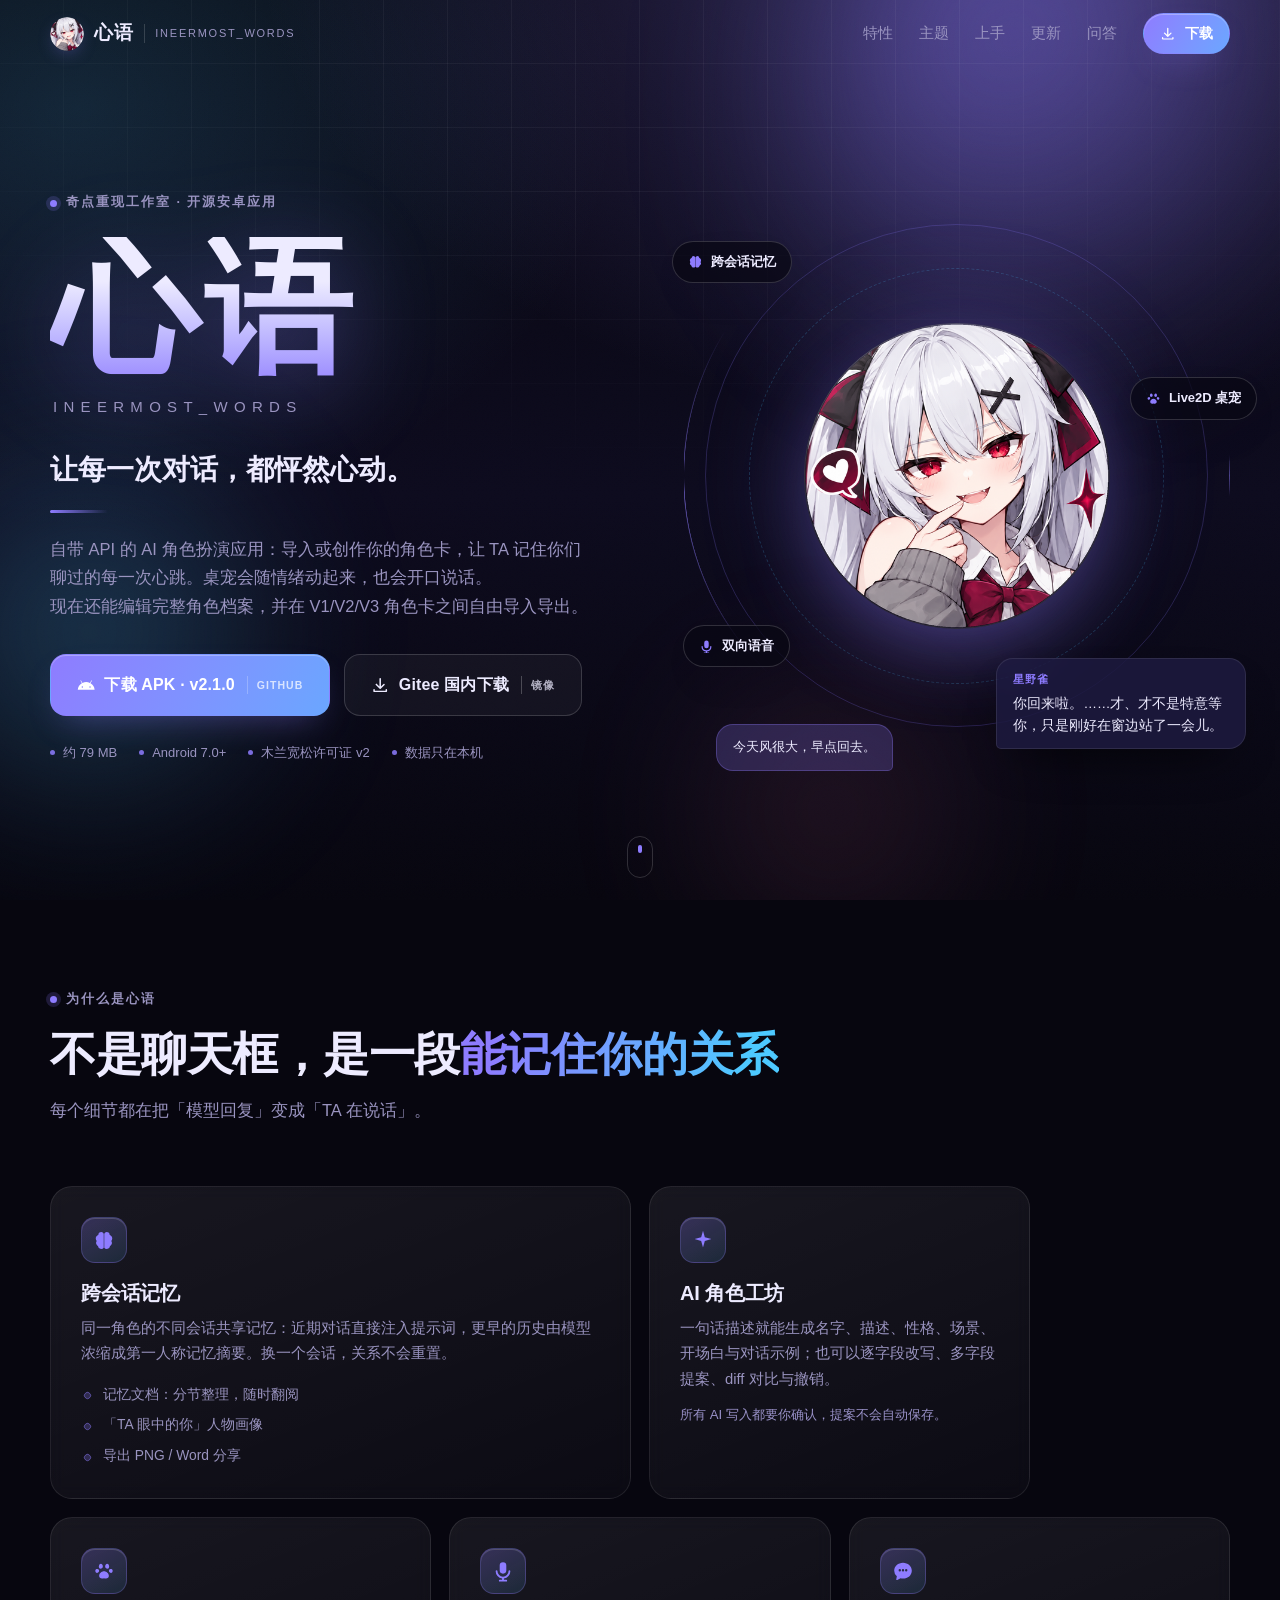
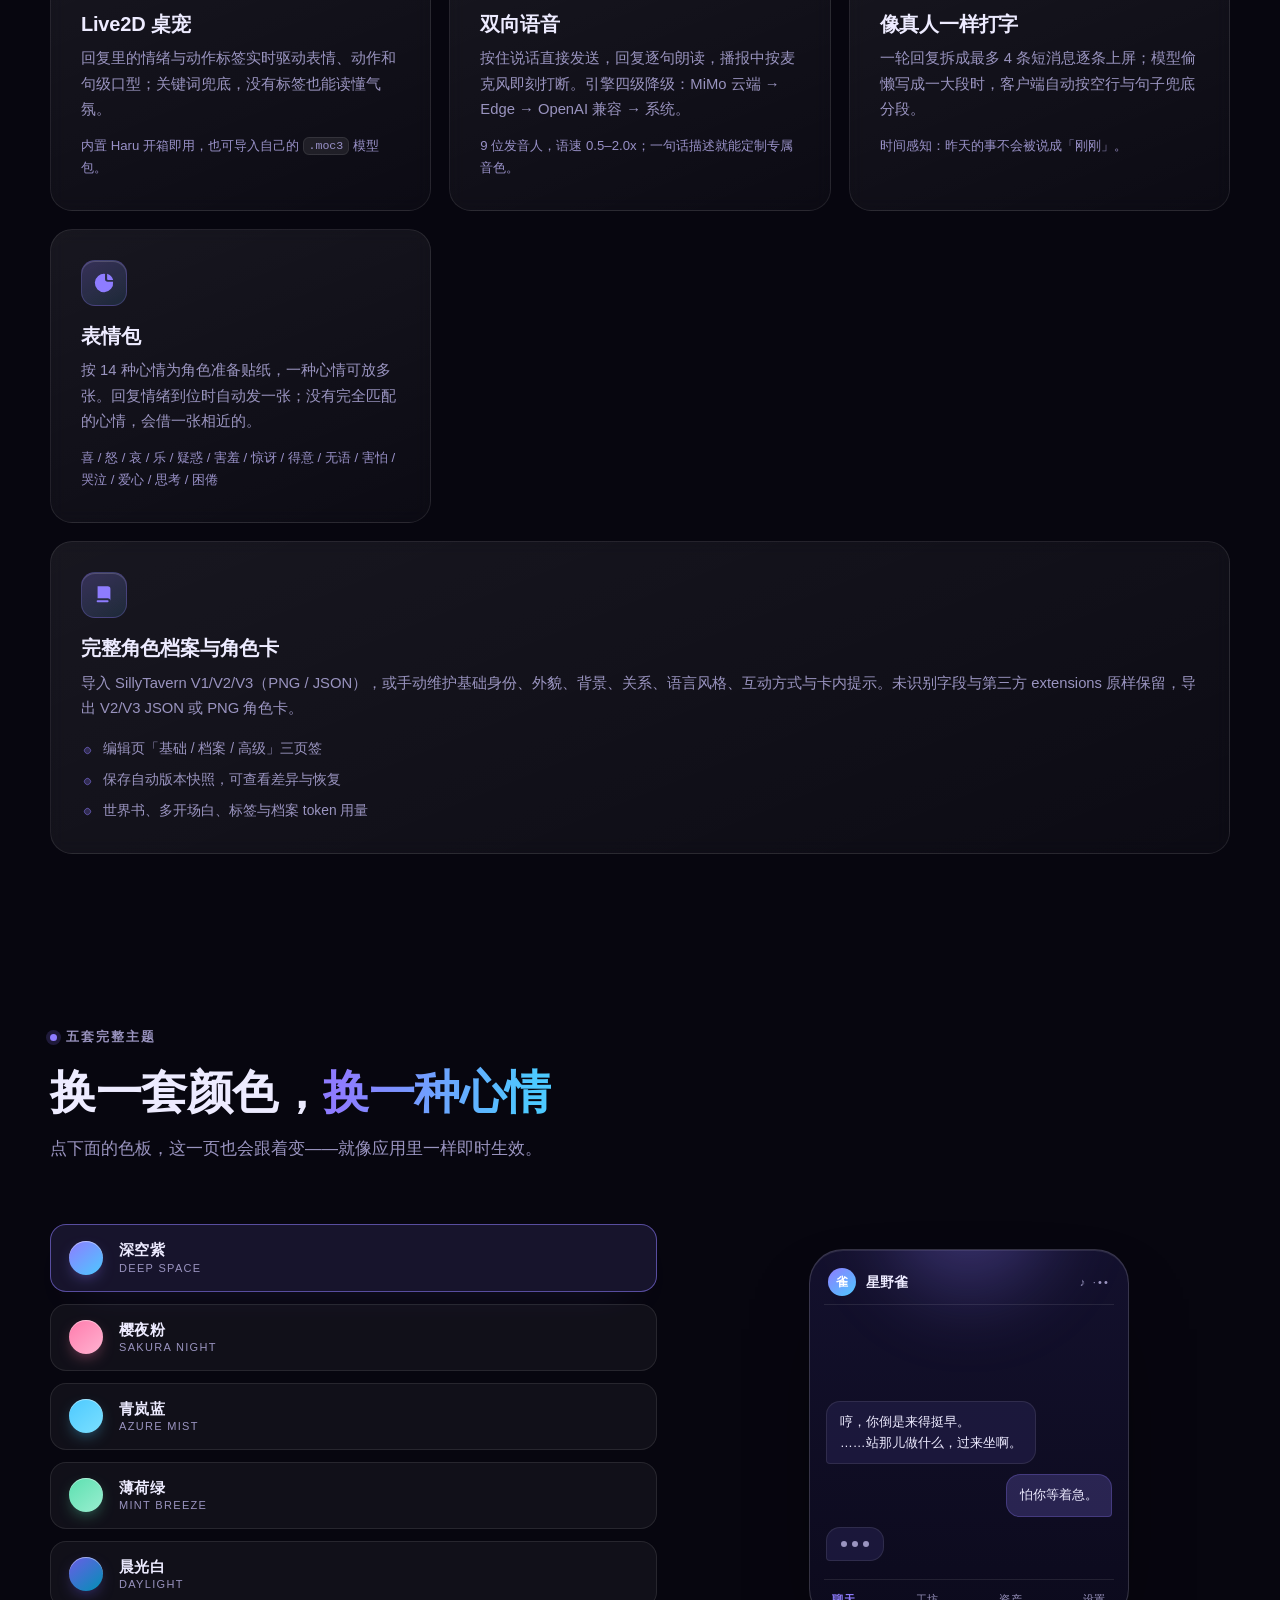
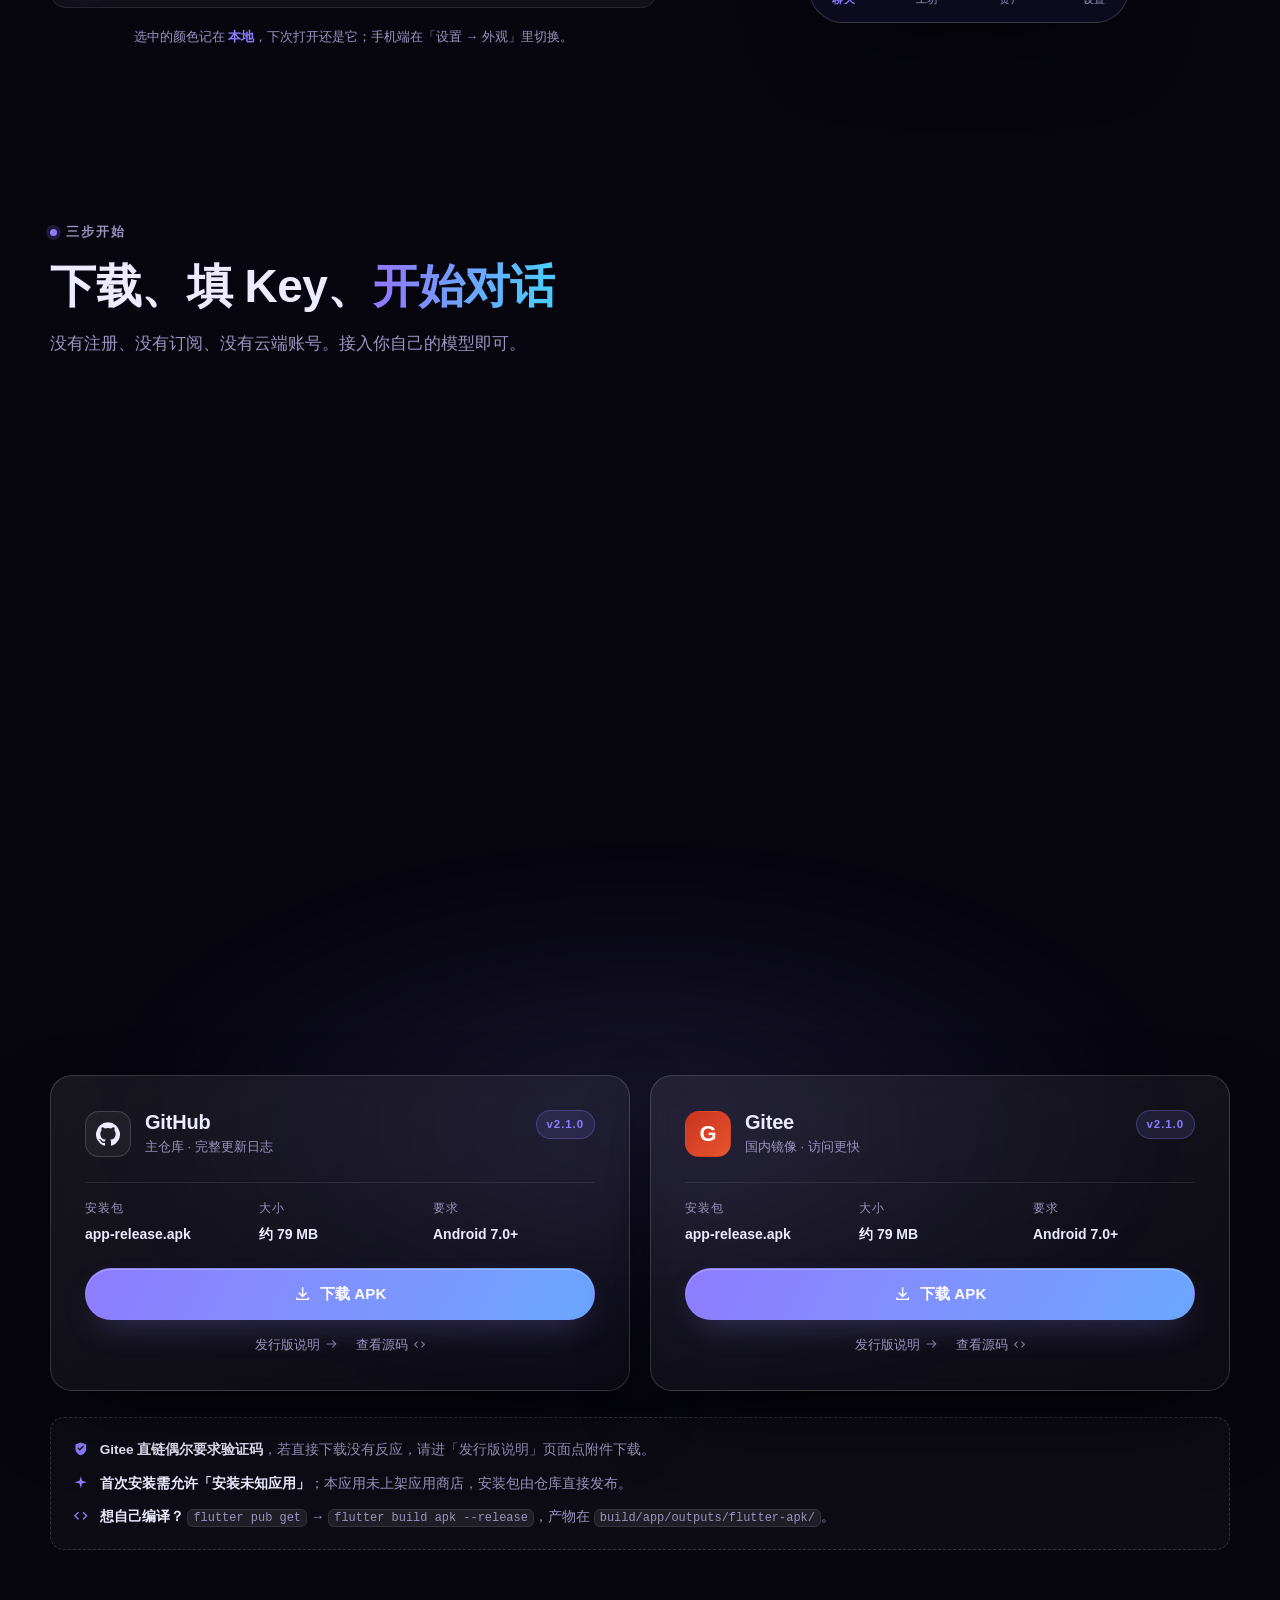
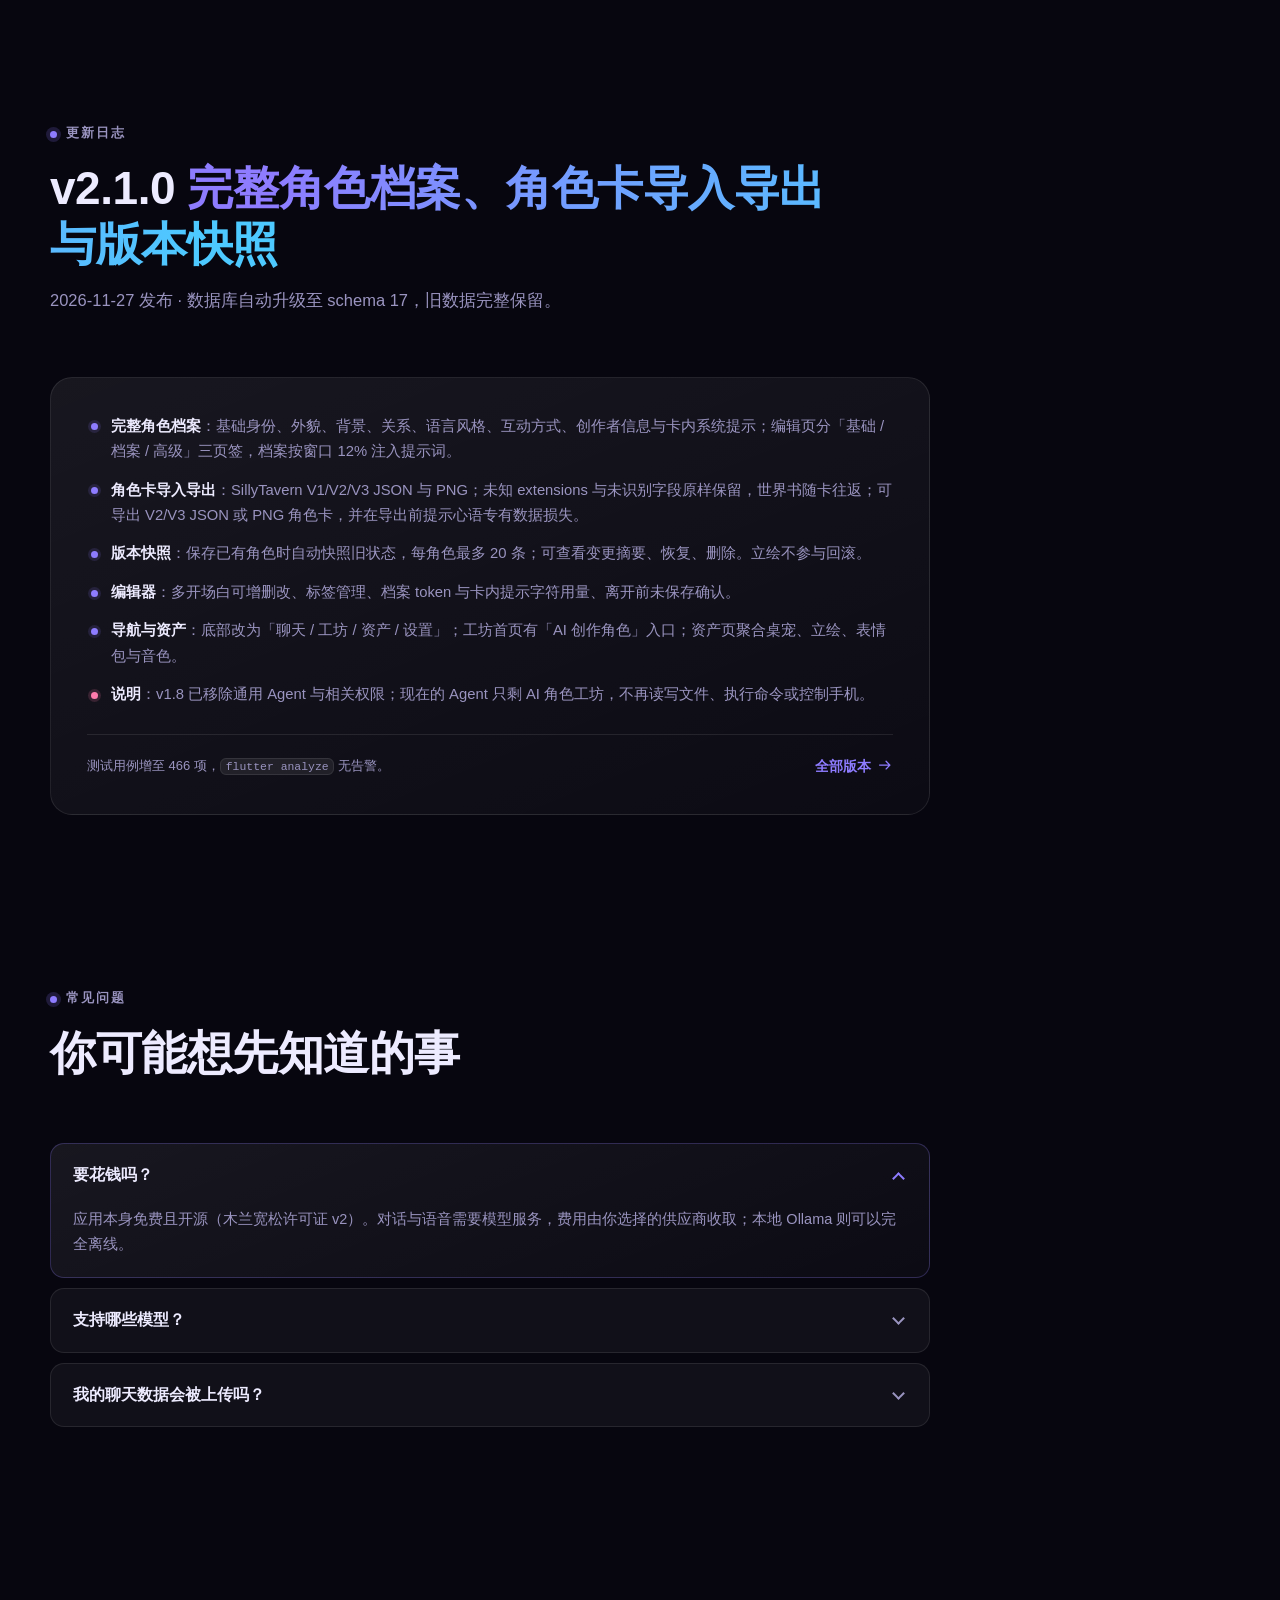
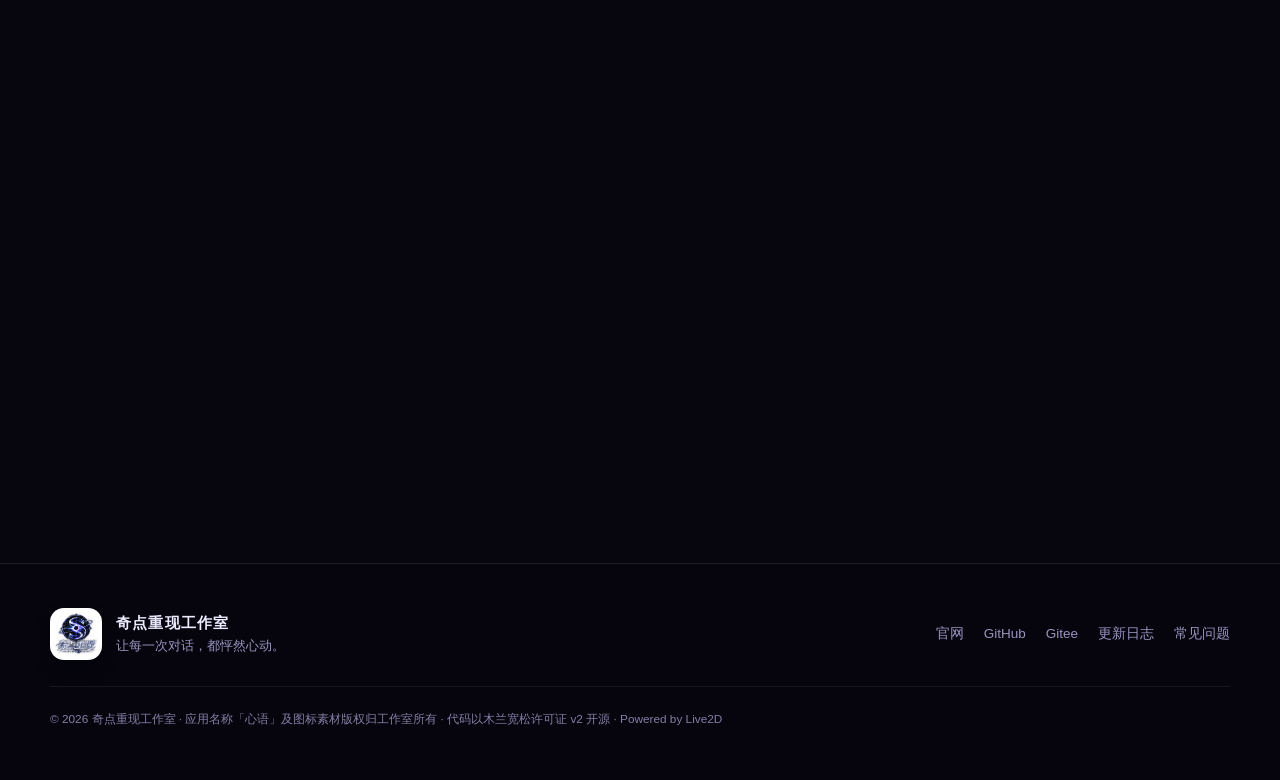
==== commit 37c24ab5: "v1.8-v2.1: 角色工坊、世界书、群聊、角色档案与导入导出 - v1.8-v2.0: AI 角色工坊、SillyTavern 导入、世界书与记忆召回、群聊与分支；移除通用 Agent - v2." ====
--- a/website/index.html
+++ b/website/index.html
@@ -4,12 +4,12 @@
 <meta charset="utf-8">
 <meta name="viewport" content="width=device-width, initial-scale=1">
 <title>心语 · ineermost_words — 让每一次对话，都怦然心动</title>
-<meta name="description" content="心语（ineermost_words）是一款开源的安卓 AI 角色扮演聊天应用：导入 SillyTavern 角色卡，跨会话记忆、Live2D 桌宠、双向语音，以及能读写文件/执行命令的本地 Agent。自备 API，数据留在本地。">
+<meta name="description" content="心语（ineermost_words）是一款开源的安卓 AI 角色扮演聊天应用：完整角色档案与 SillyTavern V1/V2/V3 角色卡导入导出，跨会话记忆、Live2D 桌宠、双向语音，以及 AI 角色工坊。自备 API，数据留在本地。">
 <meta name="theme-color" content="#07060F">
 <meta property="og:type" content="website">
 <meta property="og:site_name" content="心语 · ineermost_words">
 <meta property="og:title" content="心语 · ineermost_words — 让每一次对话，都怦然心动">
-<meta property="og:description" content="开源安卓 AI 角色扮演聊天应用：角色卡、跨会话记忆、Live2D 桌宠、双向语音，以及本地 Agent 的文件/命令/搜索能力。自备 API，数据全在本地。">
+<meta property="og:description" content="开源安卓 AI 角色扮演聊天应用：完整角色档案、SillyTavern 角色卡导入导出、跨会话记忆、Live2D 桌宠、双向语音与 AI 角色工坊。自备 API，数据全在本地。">
 <meta property="og:image" content="https://ineermostwords.sigborn.xyz/assets/img/og.png">
 <meta property="og:image:width" content="1200">
 <meta property="og:image:height" content="630">
@@ -79,12 +79,12 @@
         <p class="hero__en">ineermost_words</p>
         <p class="hero__tagline">让每一次对话，都怦然心动。</p>
         <p class="hero__lead">
-          自带 API 的 AI 角色扮演应用：导入你的角色卡，让 TA 记住你们聊过的每一次心跳。桌宠会随情绪动起来，也会开口说话。<br>现在还多了一个能帮你读写文件、执行命令、联网搜索的本地 Agent。
+          自带 API 的 AI 角色扮演应用：导入或创作你的角色卡，让 TA 记住你们聊过的每一次心跳。桌宠会随情绪动起来，也会开口说话。<br>现在还能编辑完整角色档案，并在 V1/V2/V3 角色卡之间自由导入导出。
         </p>
         <div class="hero__cta">
           <a class="btn btn--primary btn--lg" href="/dl/github" rel="noopener">
             <svg class="ico" aria-hidden="true"><use href="#i-android"/></svg>
-            <span>下载 APK · v1.7.0</span>
+            <span>下载 APK · v2.1.0</span>
             <small>GitHub</small>
           </a>
           <a class="btn btn--ghost btn--lg" href="/dl/gitee" rel="noopener">
@@ -94,7 +94,7 @@
           </a>
         </div>
         <ul class="hero__meta">
-          <li>约 80 MB</li>
+          <li>约 79 MB</li>
           <li>Android 7.0+</li>
           <li>木兰宽松许可证 v2</li>
           <li>数据只在本机</li>
@@ -143,10 +143,10 @@
         </article>
 
         <article class="card reveal">
-          <span class="card__ico"><svg class="ico" aria-hidden="true"><use href="#i-code"/></svg></span>
-          <h3>本地 Agent</h3>
-          <p>读写工作区与授权文件夹、转换格式、联网搜索、发 HTTP 请求；授权 Shizuku 后可执行 shell，开启无障碍后可读屏、按文字点击。</p>
-          <p class="card__note">每步确认 / 自动审查 / 全自动三种模式，也能按会话单独设置。</p>
+          <span class="card__ico"><svg class="ico" aria-hidden="true"><use href="#i-spark"/></svg></span>
+          <h3>AI 角色工坊</h3>
+          <p>一句话描述就能生成名字、描述、性格、场景、开场白与对话示例；也可以逐字段改写、多字段提案、diff 对比与撤销。</p>
+          <p class="card__note">所有 AI 写入都要你确认，提案不会自动保存。</p>
         </article>
 
         <article class="card reveal">
@@ -179,12 +179,12 @@
 
         <article class="card card--wide reveal">
           <span class="card__ico"><svg class="ico" aria-hidden="true"><use href="#i-book"/></svg></span>
-          <h3>角色卡与立绘</h3>
-          <p>手动创建，或直接导入 SillyTavern V2 角色卡（PNG / JSON）：人设、性格、场景、开场白、示例对话完整映射。立绘支持 1:1 可视化裁剪，双指缩放取局部。</p>
+          <h3>完整角色档案与角色卡</h3>
+          <p>导入 SillyTavern V1/V2/V3（PNG / JSON），或手动维护基础身份、外貌、背景、关系、语言风格、互动方式与卡内提示。未识别字段与第三方 extensions 原样保留，导出 V2/V3 JSON 或 PNG 角色卡。</p>
           <ul class="ticks">
-            <li>按固定顺序组装提示词，人设不跑偏</li>
-            <li>可调 token 窗口（默认 4096）+ 记忆 + Few-shot</li>
-            <li>会话独立背景板，键盘弹出不缩放</li>
+            <li>编辑页「基础 / 档案 / 高级」三页签</li>
+            <li>保存自动版本快照，可查看差异与恢复</li>
+            <li>世界书、多开场白、标签与档案 token 用量</li>
           </ul>
         </article>
       </div>
@@ -236,7 +236,7 @@
             <div class="msg msg--in is-typing"><i></i><i></i><i></i></div>
           </div>
           <div class="preview__nav">
-            <span class="is-on">会话</span><span>角色</span><span>Agent</span><span>桌宠</span><span>设置</span>
+            <span class="is-on">聊天</span><span>工坊</span><span>资产</span><span>设置</span>
           </div>
         </div>
       </div>
@@ -287,7 +287,7 @@
       <header class="sec-head reveal">
         <p class="eyebrow"><span class="dot"></span>下载</p>
         <h2>选一个离你更近的源</h2>
-        <p class="sec-head__sub">同一份 v1.7.0 安装包，两个仓库同步发布。</p>
+        <p class="sec-head__sub">同一份 v2.1.0 安装包，两个仓库同步发布。</p>
       </header>
 
       <div class="dl">
@@ -298,11 +298,11 @@
               <h3>GitHub</h3>
               <p>主仓库 · 完整更新日志</p>
             </div>
-            <span class="dl__badge">v1.7.0</span>
+            <span class="dl__badge">v2.1.0</span>
           </div>
           <dl class="dl__spec">
             <div><dt>安装包</dt><dd>app-release.apk</dd></div>
-            <div><dt>大小</dt><dd>约 80 MB</dd></div>
+            <div><dt>大小</dt><dd>约 79 MB</dd></div>
             <div><dt>要求</dt><dd>Android 7.0+</dd></div>
           </dl>
           <div class="dl__actions">
@@ -310,7 +310,7 @@
               <svg class="ico" aria-hidden="true"><use href="#i-download"/></svg>下载 APK
             </a>
             <div class="dl__links">
-              <a href="https://github.com/adcoof/ineermost_words/releases/tag/v1.7.0" rel="noopener">发行版说明<svg class="ico" aria-hidden="true"><use href="#i-arrow"/></svg></a>
+              <a href="https://github.com/adcoof/ineermost_words/releases" rel="noopener">发行版说明<svg class="ico" aria-hidden="true"><use href="#i-arrow"/></svg></a>
               <a href="https://github.com/adcoof/ineermost_words" rel="noopener">查看源码<svg class="ico" aria-hidden="true"><use href="#i-code"/></svg></a>
             </div>
           </div>
@@ -323,11 +323,11 @@
               <h3>Gitee</h3>
               <p>国内镜像 · 访问更快</p>
             </div>
-            <span class="dl__badge">v1.7.0</span>
+            <span class="dl__badge">v2.1.0</span>
           </div>
           <dl class="dl__spec">
             <div><dt>安装包</dt><dd>app-release.apk</dd></div>
-            <div><dt>大小</dt><dd>约 80 MB</dd></div>
+            <div><dt>大小</dt><dd>约 79 MB</dd></div>
             <div><dt>要求</dt><dd>Android 7.0+</dd></div>
           </dl>
           <div class="dl__actions">
@@ -360,24 +360,22 @@
     <div class="wrap">
       <header class="sec-head reveal">
         <p class="eyebrow"><span class="dot"></span>更新日志</p>
-        <h2>v1.7.0 <span class="grad">Agent、记忆 v2 与更稳的回复</span></h2>
-        <p class="sec-head__sub">2026-11-24 发布 · 数据库自动升级至 schema 12，旧数据完整保留。</p>
+        <h2>v2.1.0 <span class="grad">完整角色档案、角色卡导入导出与版本快照</span></h2>
+        <p class="sec-head__sub">2026-11-27 发布 · 数据库自动升级至 schema 17，旧数据完整保留。</p>
       </header>
 
       <div class="log">
         <article class="log__card reveal">
           <ul class="log__list">
-            <li><strong>本地 Agent</strong>：新增第 5 个 tab，可读写工作区与授权文件夹、转换格式、联网搜索、发 HTTP 请求；Shizuku 授权后可执行 shell，无障碍开启后可读屏与按文字点击。</li>
-            <li><strong>三种审批模式</strong>：每步确认 / 自动审查 / 全自动；设置页配置默认值，每个 Agent 会话可单独覆盖。</li>
-            <li><strong>记忆 v2</strong>：近期记忆默认保留 3 天细节，更早的对话压缩成带日期的长期事实；多会话独立水位线，换会话不再漏记。</li>
-            <li><strong>上下文窗口</strong>：聊天与 Agent 各自独立可调（1024–32768），顶栏实时显示用量；超预算自动压缩并保留摘要。</li>
-            <li><strong>输出稳定性</strong>：空回复自动重试、错误一键重试、长度截断识别、整包 JSON 兜底。</li>
-            <li><strong>隐私收紧</strong>：关闭系统自动备份与设备迁移，数据库不再被云备份带出应用沙盒。</li>
-            <li><strong>体验</strong>：消息长按复制/删除、Agent 打开定位最新、Markdown 渲染、图片转 PNG、文件保存到下载目录。</li>
-            <li class="log__fix"><strong>修复</strong>：偶发空气泡、记忆被模型拒绝语覆盖、工作区路径误判、SAF 移动递归建目录、旧会话换 Key 后 401、Agent 打开停在顶部。</li>
+            <li><strong>完整角色档案</strong>：基础身份、外貌、背景、关系、语言风格、互动方式、创作者信息与卡内系统提示；编辑页分「基础 / 档案 / 高级」三页签，档案按窗口 12% 注入提示词。</li>
+            <li><strong>角色卡导入导出</strong>：SillyTavern V1/V2/V3 JSON 与 PNG；未知 extensions 与未识别字段原样保留，世界书随卡往返；可导出 V2/V3 JSON 或 PNG 角色卡，并在导出前提示心语专有数据损失。</li>
+            <li><strong>版本快照</strong>：保存已有角色时自动快照旧状态，每角色最多 20 条；可查看变更摘要、恢复、删除。立绘不参与回滚。</li>
+            <li><strong>编辑器</strong>：多开场白可增删改、标签管理、档案 token 与卡内提示字符用量、离开前未保存确认。</li>
+            <li><strong>导航与资产</strong>：底部改为「聊天 / 工坊 / 资产 / 设置」；工坊首页有「AI 创作角色」入口；资产页聚合桌宠、立绘、表情包与音色。</li>
+            <li class="log__fix"><strong>说明</strong>：v1.8 已移除通用 Agent 与相关权限；现在的 Agent 只剩 AI 角色工坊，不再读写文件、执行命令或控制手机。</li>
           </ul>
           <div class="log__foot">
-            <span>测试用例增至 421 项，<code>flutter analyze</code> 无告警。</span>
+            <span>测试用例增至 466 项，<code>flutter analyze</code> 无告警。</span>
             <a class="link" href="https://github.com/adcoof/ineermost_words/releases" rel="noopener">全部版本<svg class="ico" aria-hidden="true"><use href="#i-arrow"/></svg></a>
           </div>
         </article>
@@ -406,8 +404,8 @@
           <p>角色、会话、记忆、表情包、桌宠模型全部保存在本机 SQLite 与本地文件里。只有你主动发起的模型请求会发往你自己配置的接口地址，应用不经过任何中转服务器。v1.7 起还关闭了 Android 系统自动备份与设备迁移，数据库不会被云备份带出应用沙盒。</p>
         </details>
         <details class="reveal">
-          <summary>Agent 能做什么？安全吗？</summary>
-          <p>Agent 可以在你授权的工作区或系统文件夹内读写/移动/删除文件、转换格式、联网搜索、发 HTTP 请求；授权 Shizuku 后可执行 shell，开启无障碍后可读屏与按文字点击。高风险操作会按当前审批模式请求确认，「全自动」模式风险自负；文件访问始终限制在授权目录内。</p>
+          <summary>角色卡能导入导出吗？</summary>
+          <p>支持 SillyTavern V1/V2/V3 的 JSON 与 PNG 角色卡。导入时已知字段落位，未识别字段与第三方 extensions 原样保留；导出可选 V2/V3 JSON 或 PNG，默认把完整档案写进 <code>extensions.xinyu</code>，便于导回心语。跨会话记忆、音色、Live2D 绑定与版本历史不会写进角色卡。</p>
         </details>
         <details class="reveal">
           <summary>为什么语音会失败或没声音？</summary>
@@ -419,7 +417,7 @@
         </details>
         <details class="reveal">
           <summary>我的手机能用吗？</summary>
-          <p>需要 Android 7.0（API 24）及以上，安装包约 80 MB。iOS 暂无计划。</p>
+          <p>需要 Android 7.0（API 24）及以上，安装包约 79 MB。iOS 暂无计划。</p>
         </details>
       </div>
     </div>
@@ -430,7 +428,7 @@
       <img class="cta__icon" src="assets/img/icon-192.png" alt="" width="88" height="88" loading="lazy" decoding="async">
       <div class="cta__copy">
         <h2>今晚，就和一个会记得你的人说说话。</h2>
-        <p>v1.7.0 · 约 80 MB · Android 7.0+</p>
+        <p>v2.1.0 · 约 79 MB · Android 7.0+</p>
       </div>
       <div class="cta__actions">
         <a class="btn btn--primary btn--lg" href="/dl/github" rel="noopener">
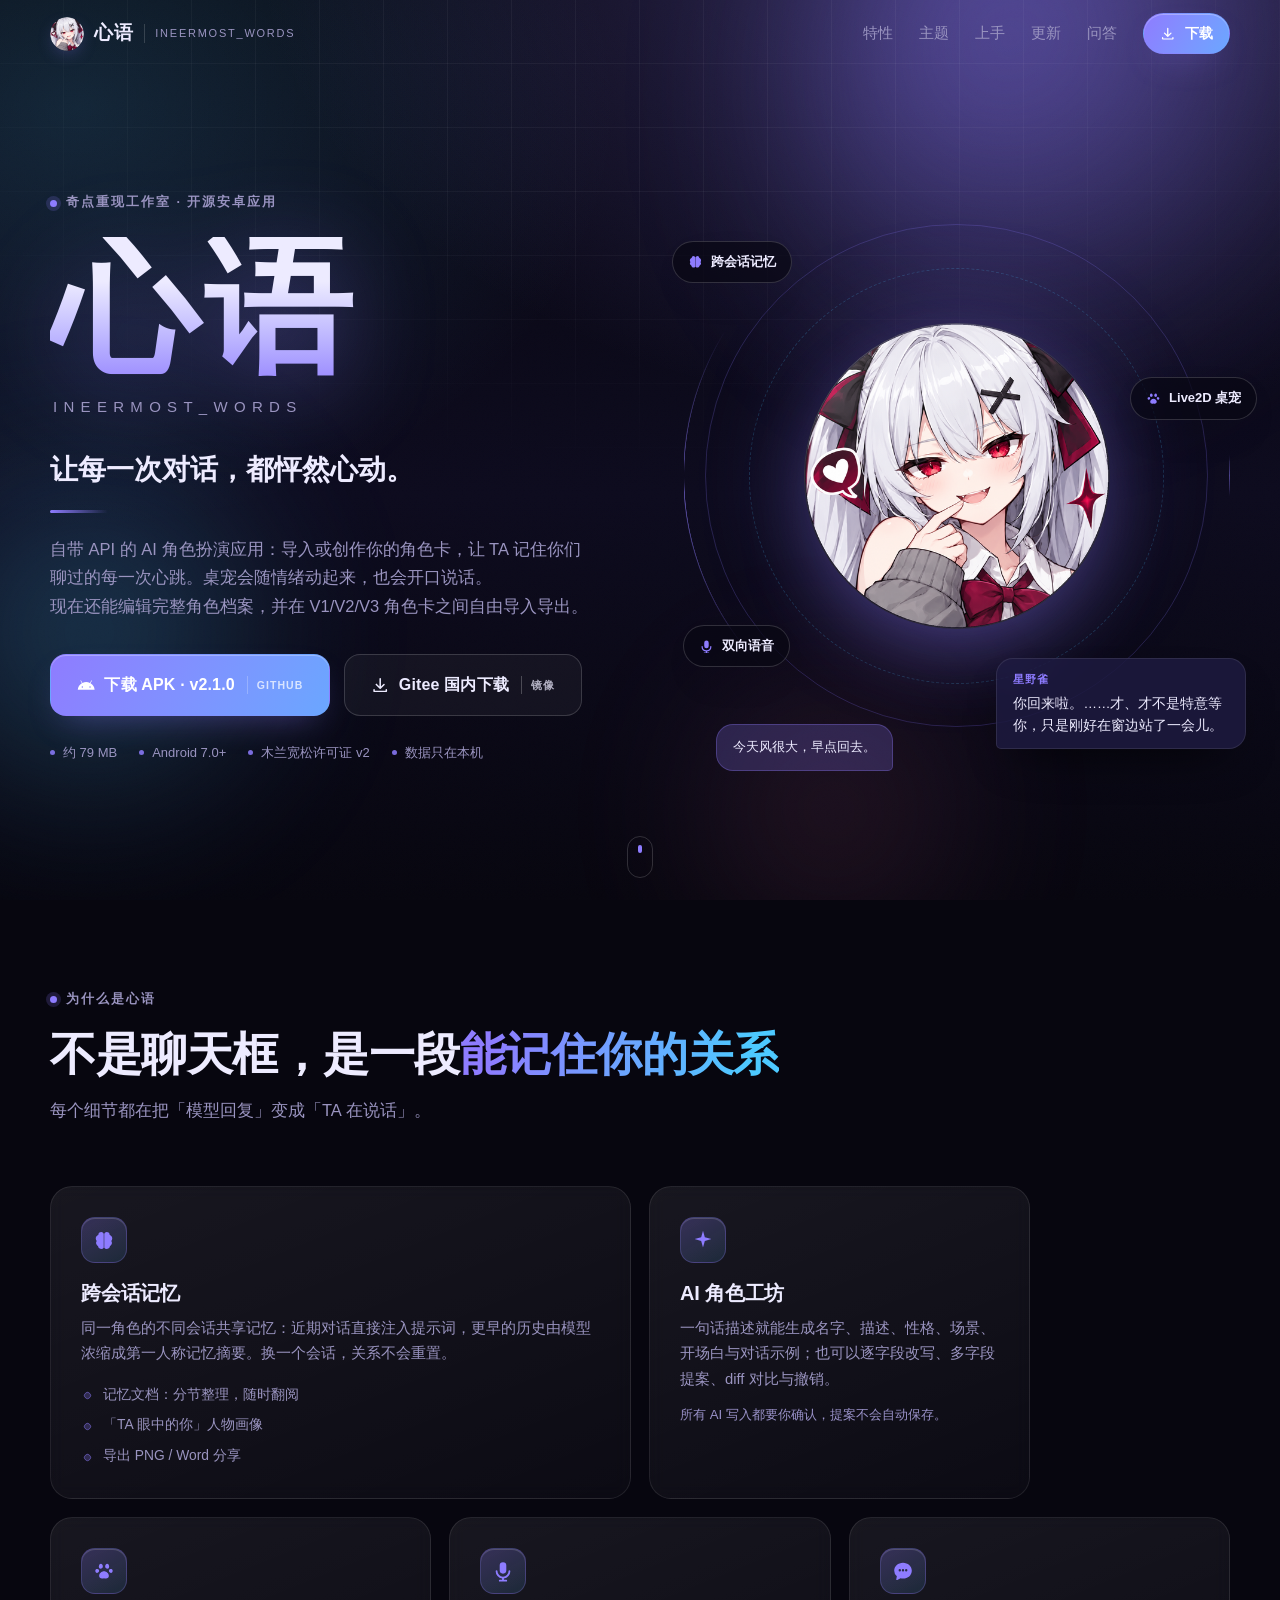
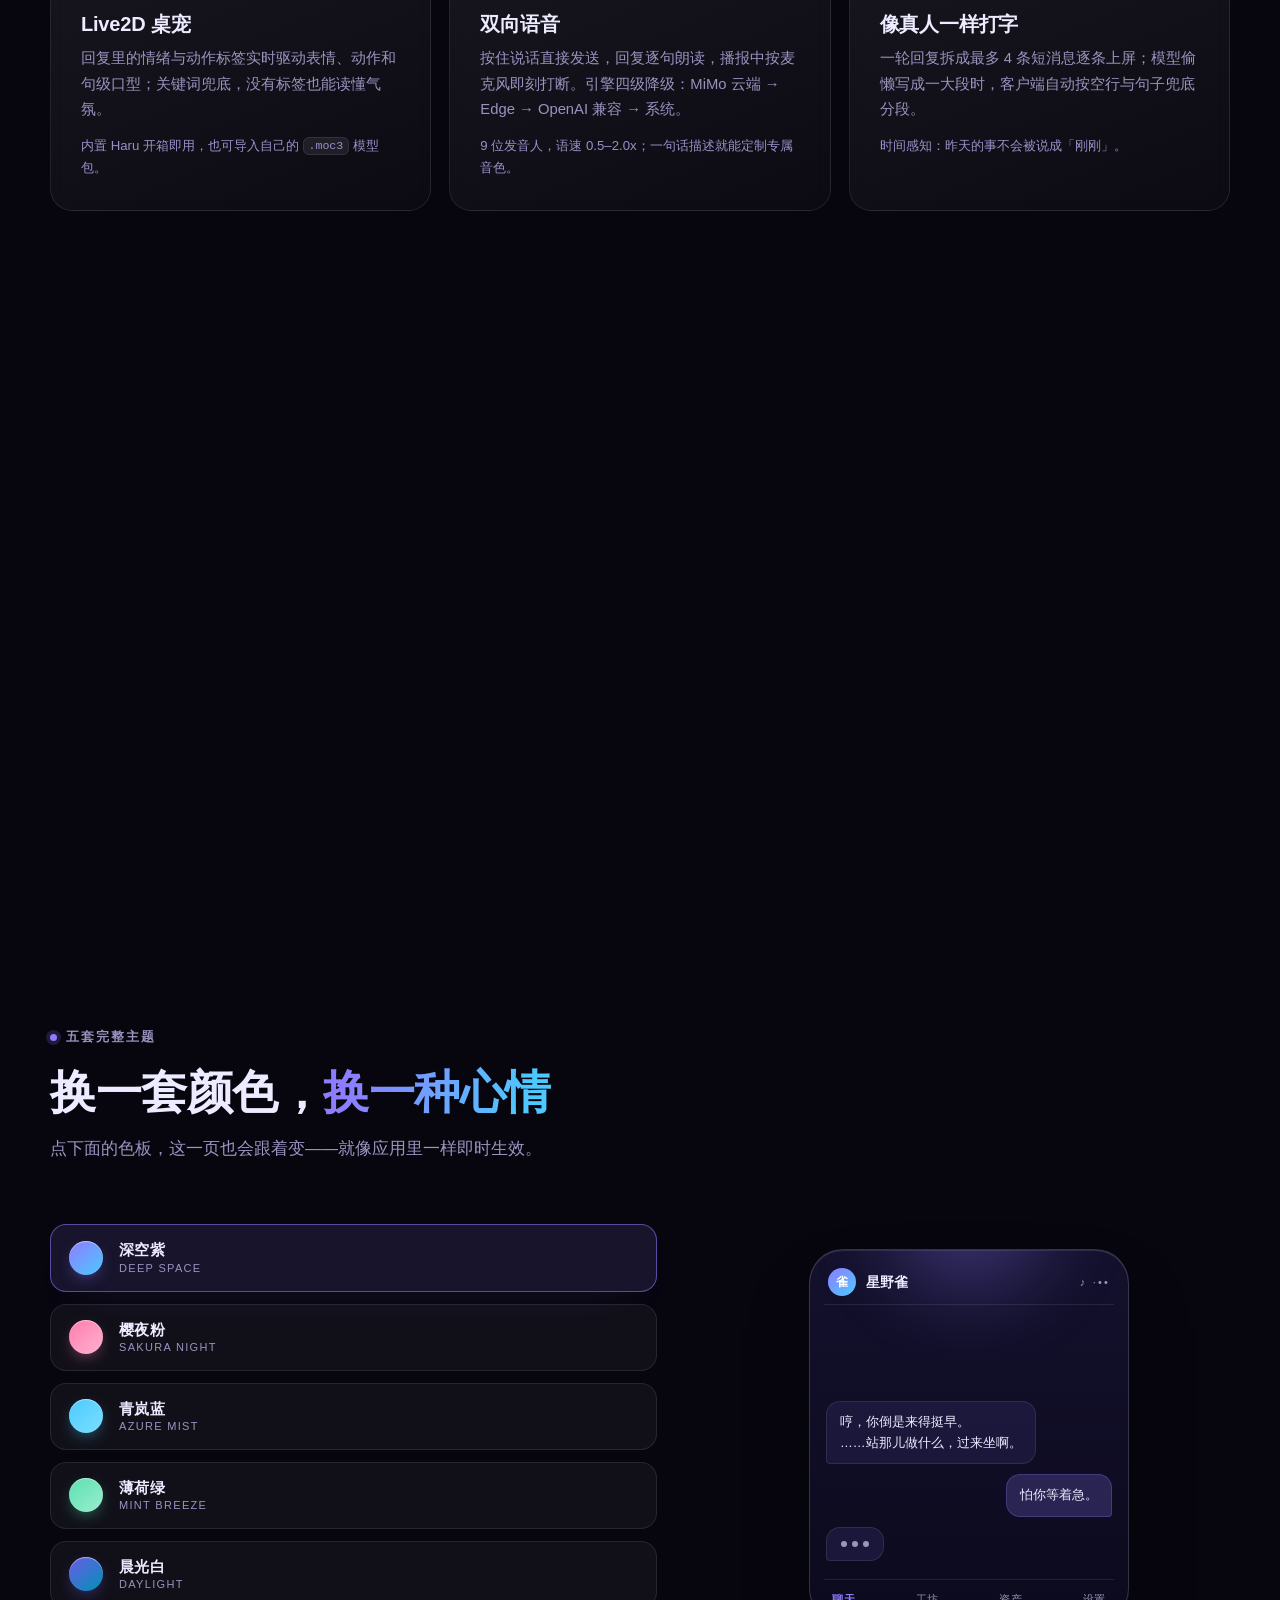
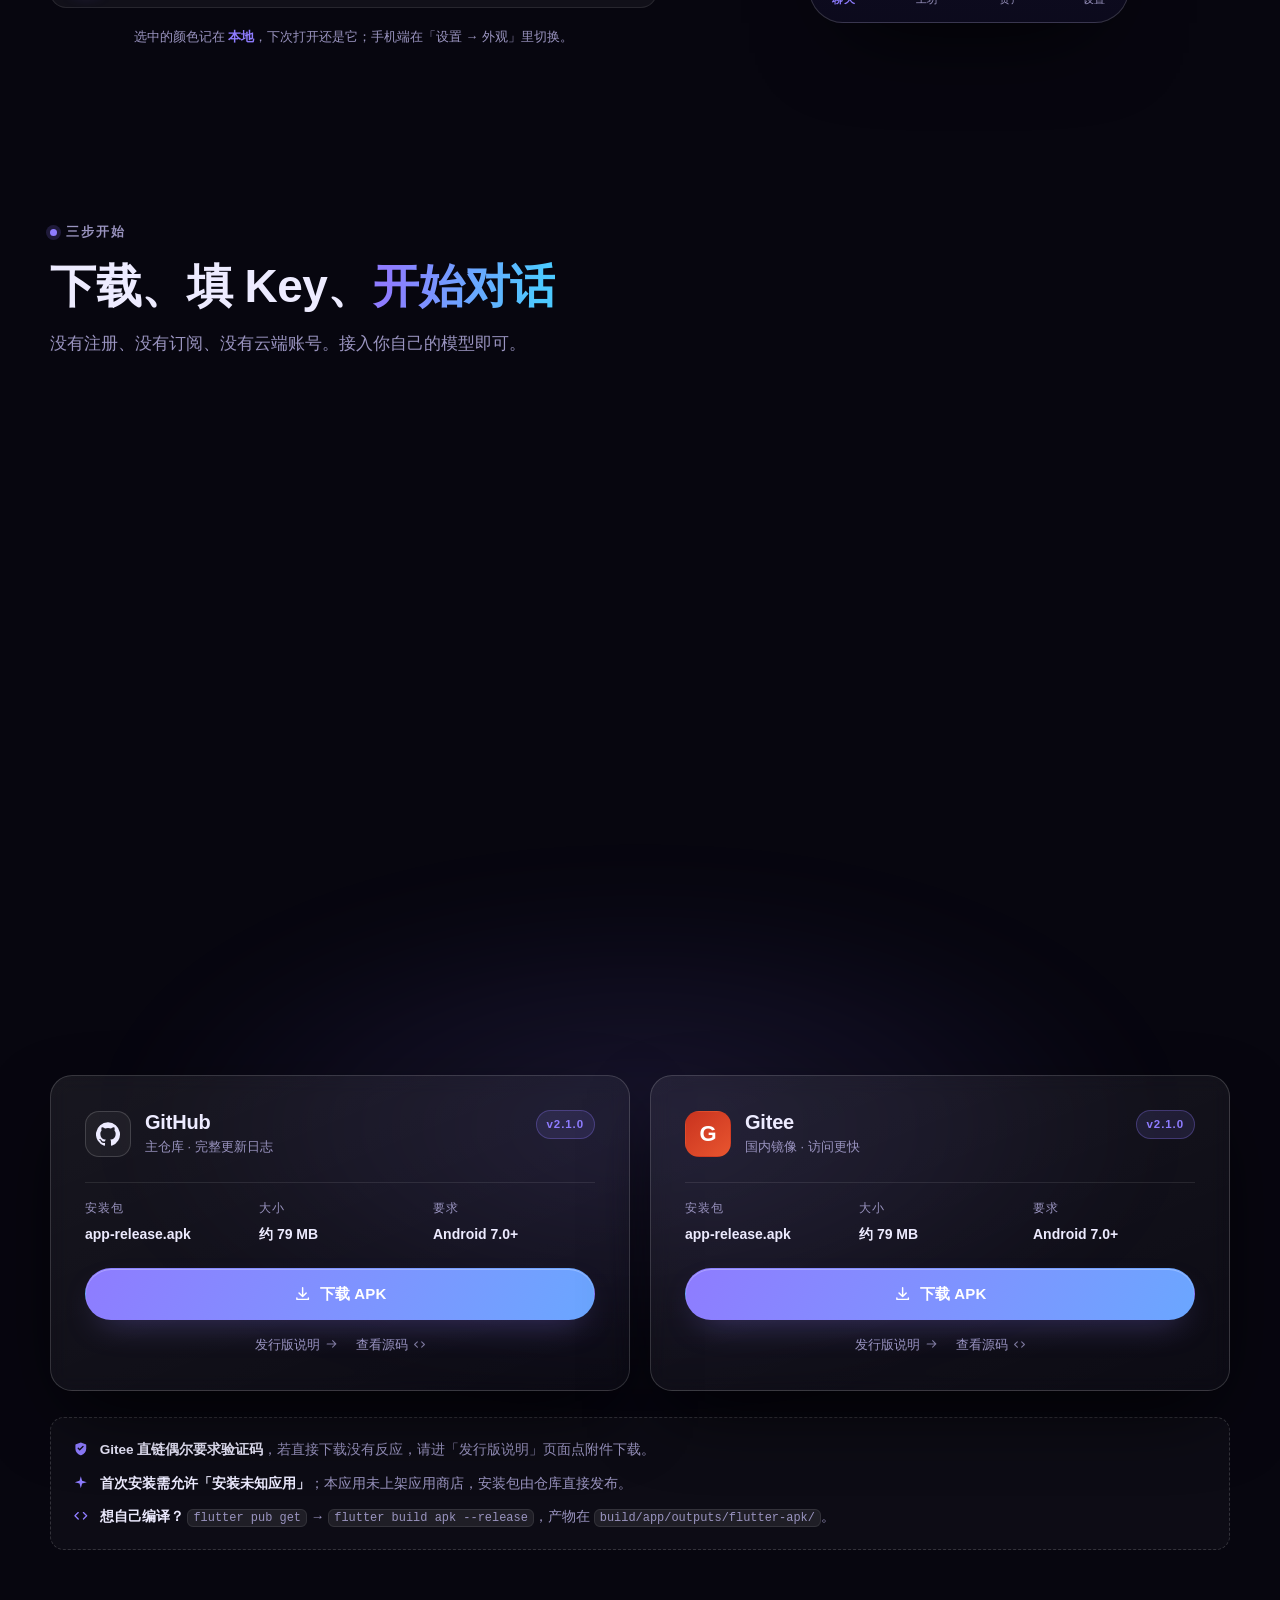
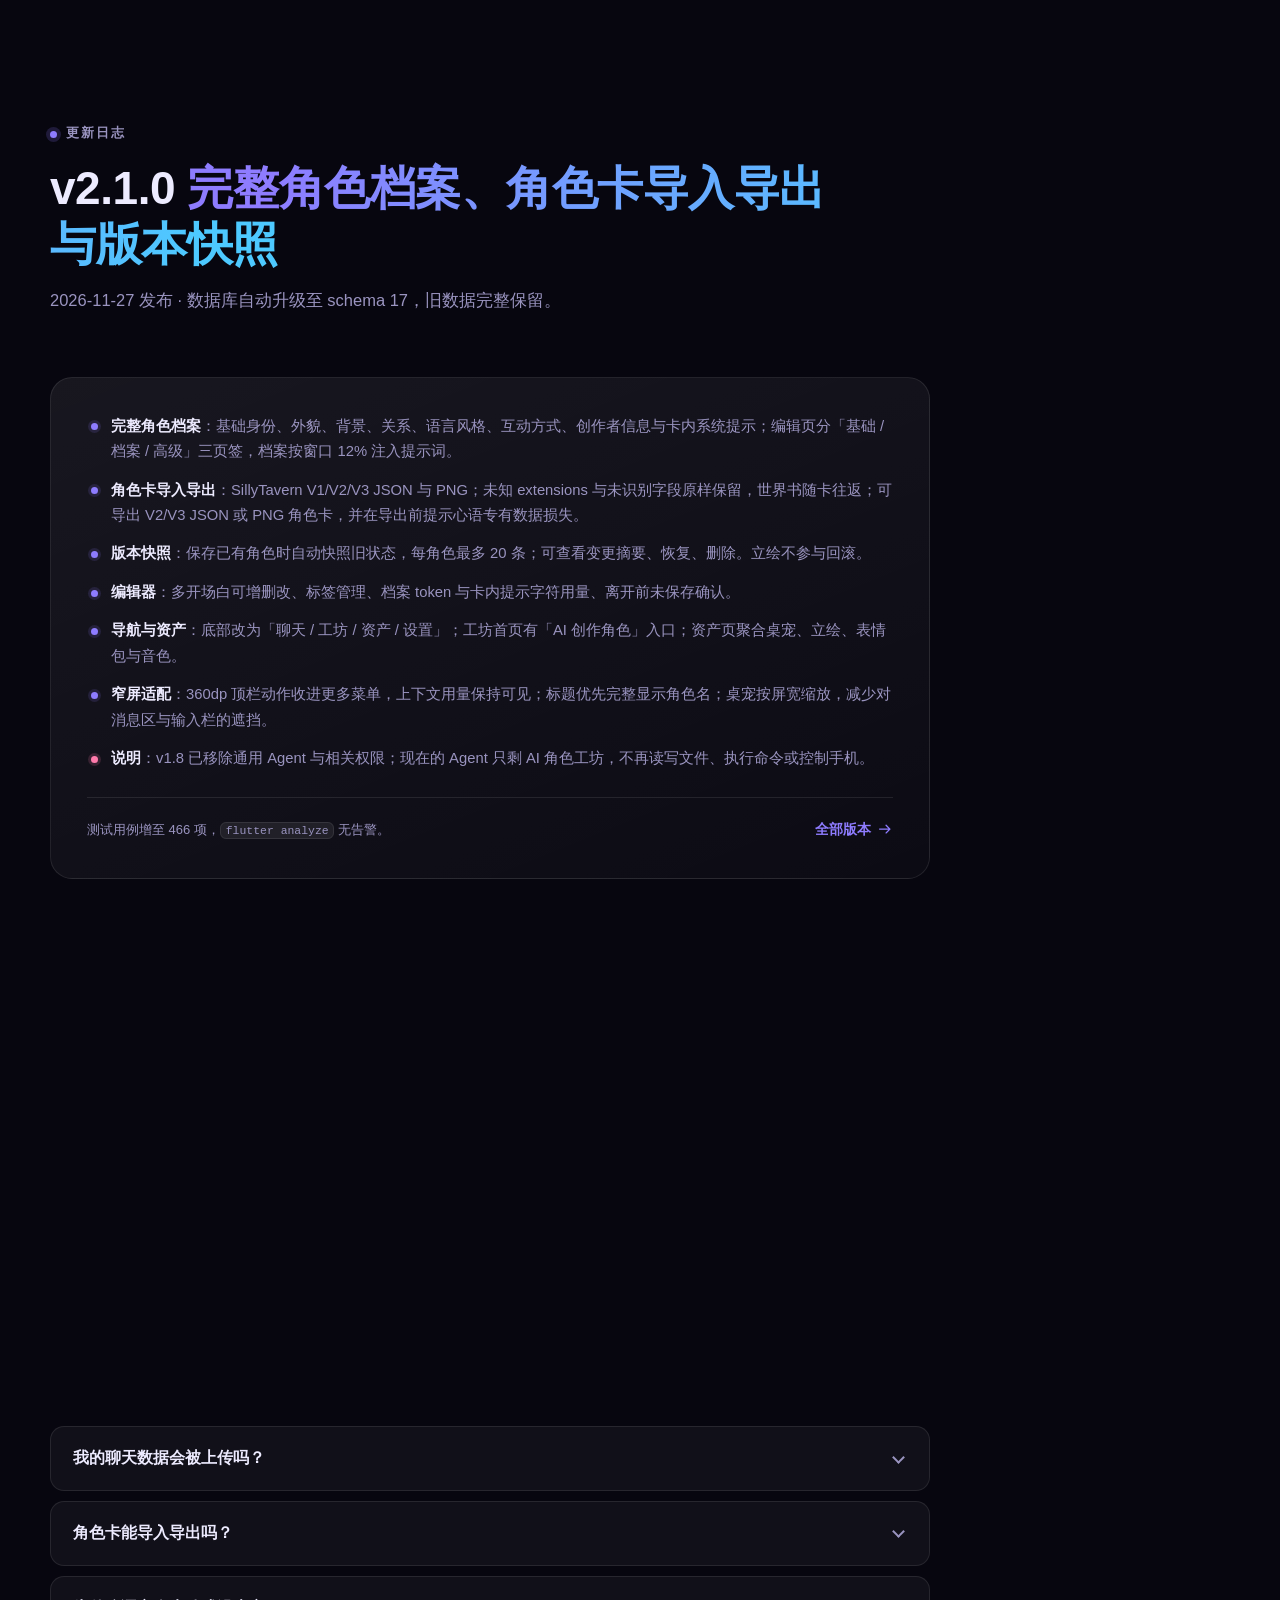
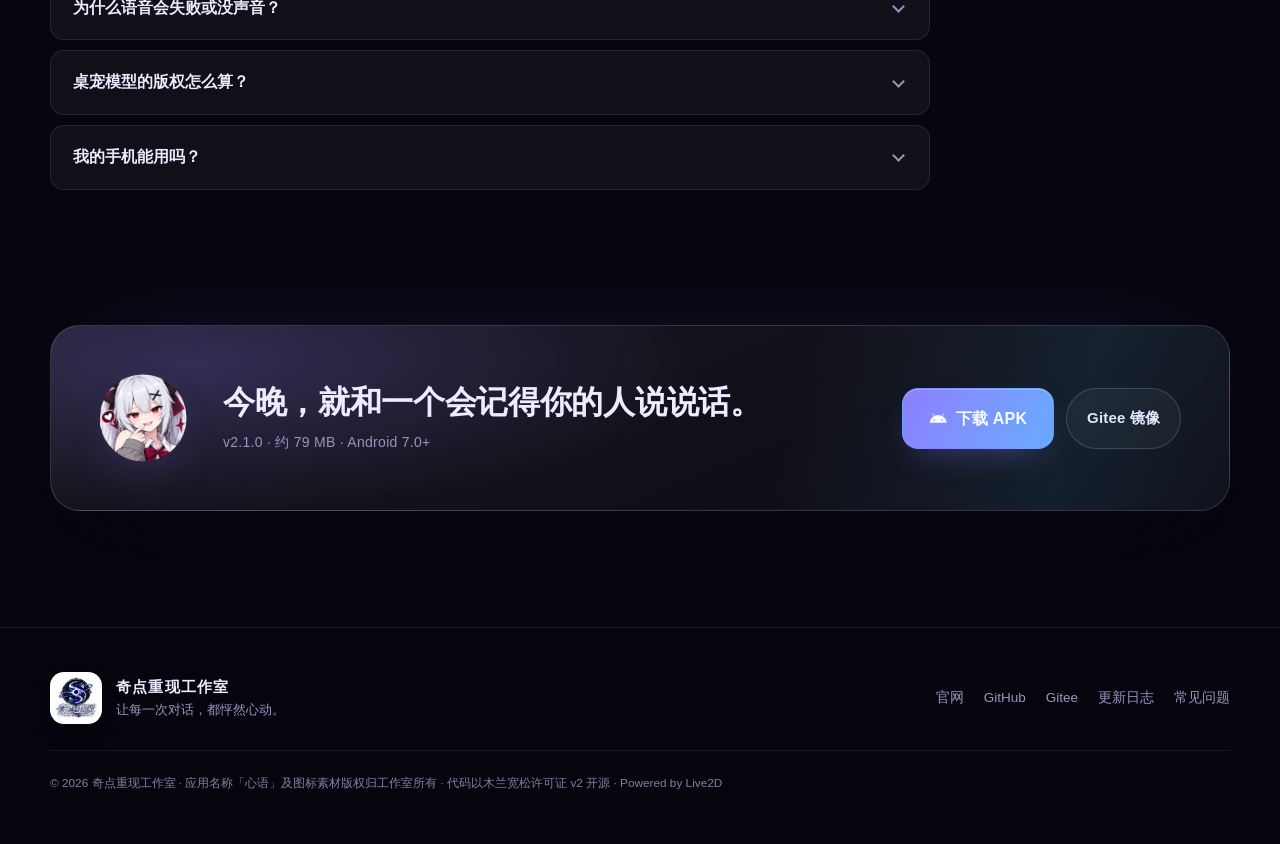
==== commit dc9ea612: "fix(chat): 修复 360dp 顶栏溢出与桌宠遮挡 - 顶栏只保留上下文 chip / 本会话语音 / 更多菜单，换开场白、背景板、桌宠收进菜单 - 上下文用量 chip 在窄屏保持可见 - " ====
--- a/website/index.html
+++ b/website/index.html
@@ -372,6 +372,7 @@
             <li><strong>版本快照</strong>：保存已有角色时自动快照旧状态，每角色最多 20 条；可查看变更摘要、恢复、删除。立绘不参与回滚。</li>
             <li><strong>编辑器</strong>：多开场白可增删改、标签管理、档案 token 与卡内提示字符用量、离开前未保存确认。</li>
             <li><strong>导航与资产</strong>：底部改为「聊天 / 工坊 / 资产 / 设置」；工坊首页有「AI 创作角色」入口；资产页聚合桌宠、立绘、表情包与音色。</li>
+            <li><strong>窄屏适配</strong>：360dp 顶栏动作收进更多菜单，上下文用量保持可见；标题优先完整显示角色名；桌宠按屏宽缩放，减少对消息区与输入栏的遮挡。</li>
             <li class="log__fix"><strong>说明</strong>：v1.8 已移除通用 Agent 与相关权限；现在的 Agent 只剩 AI 角色工坊，不再读写文件、执行命令或控制手机。</li>
           </ul>
           <div class="log__foot">
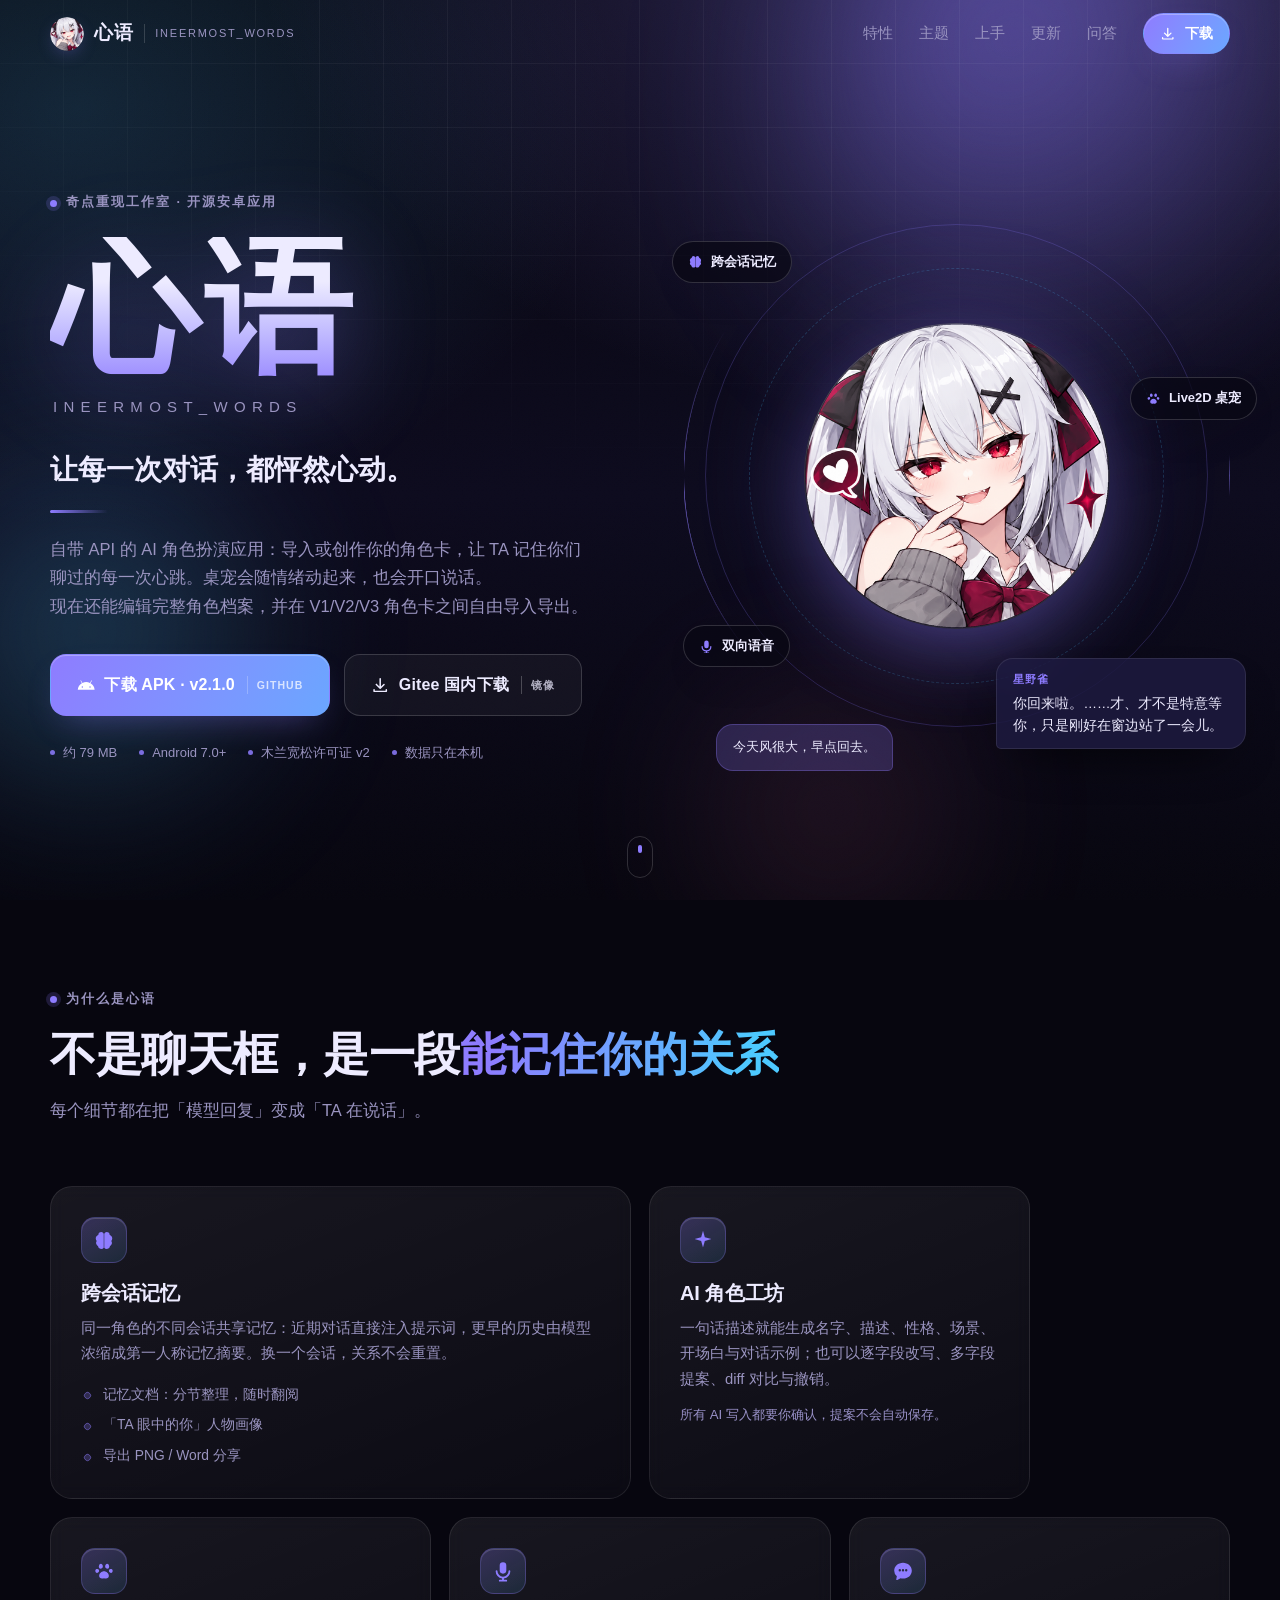
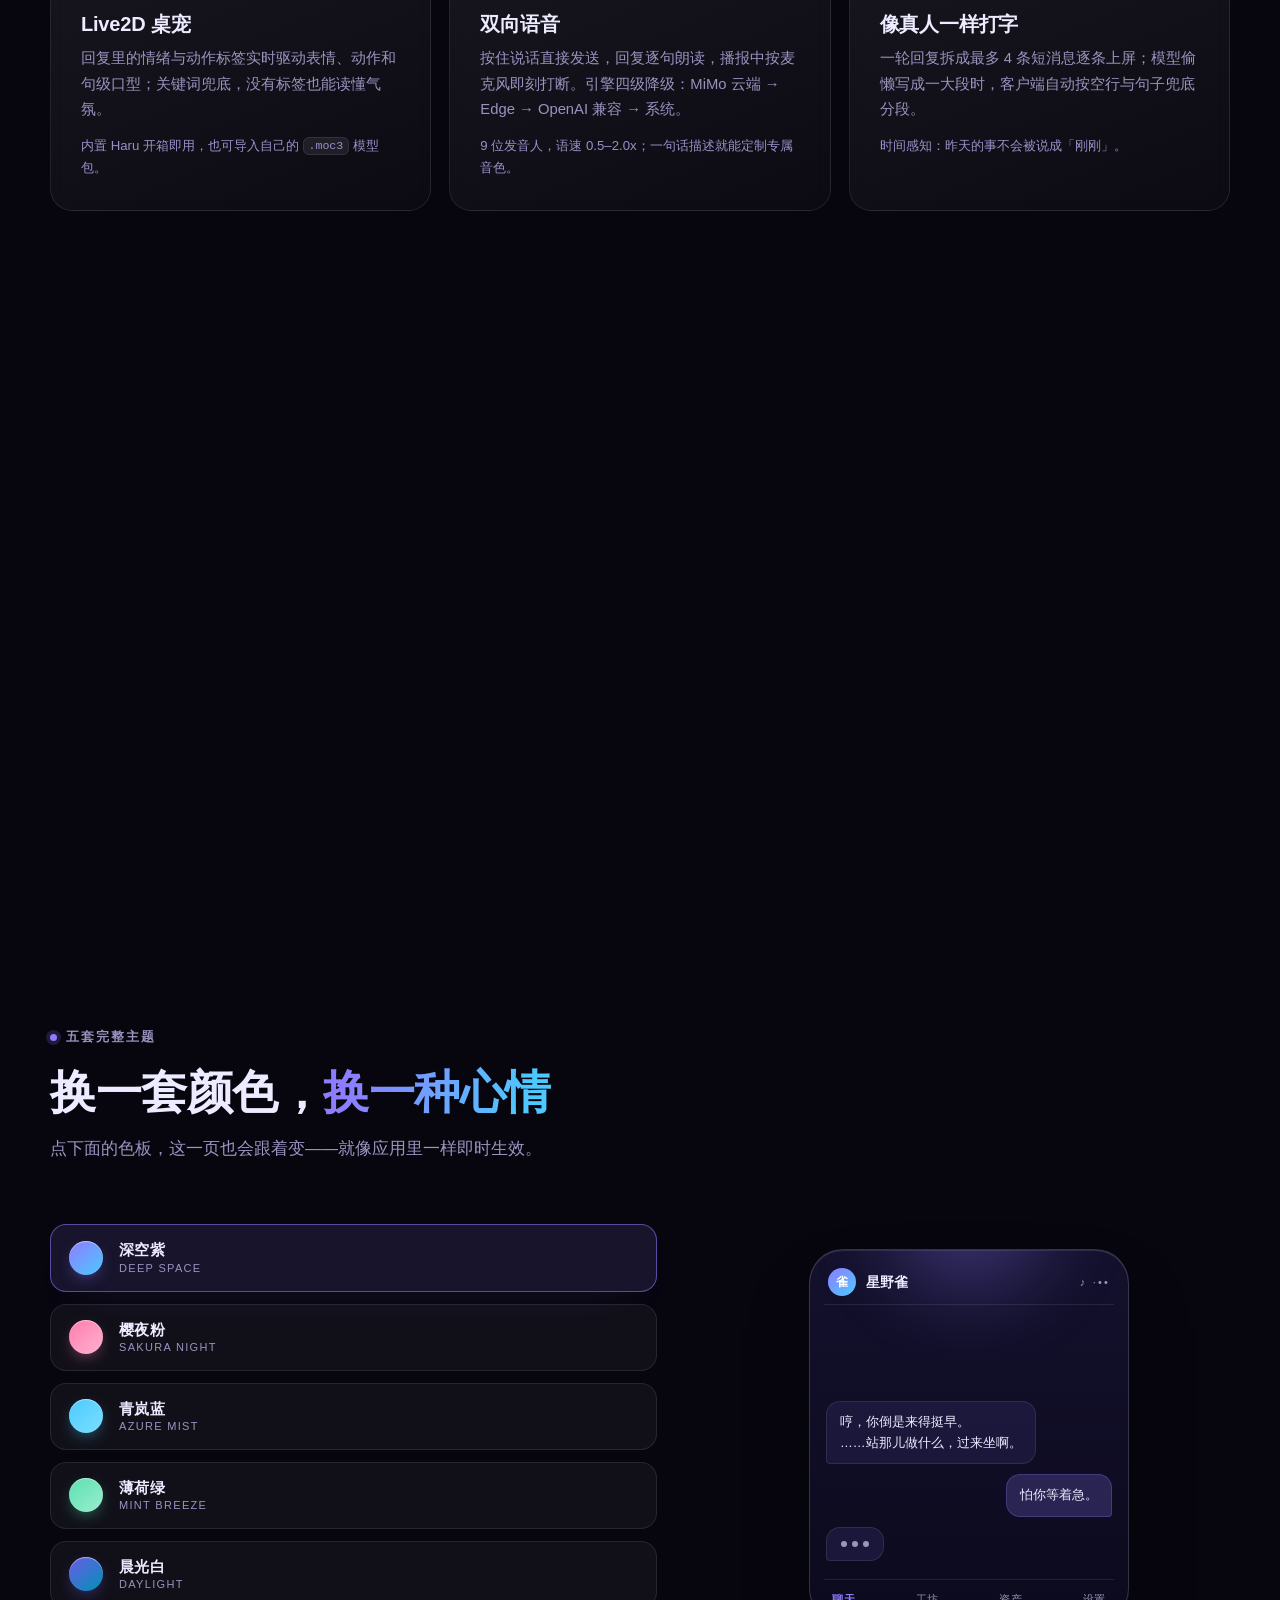
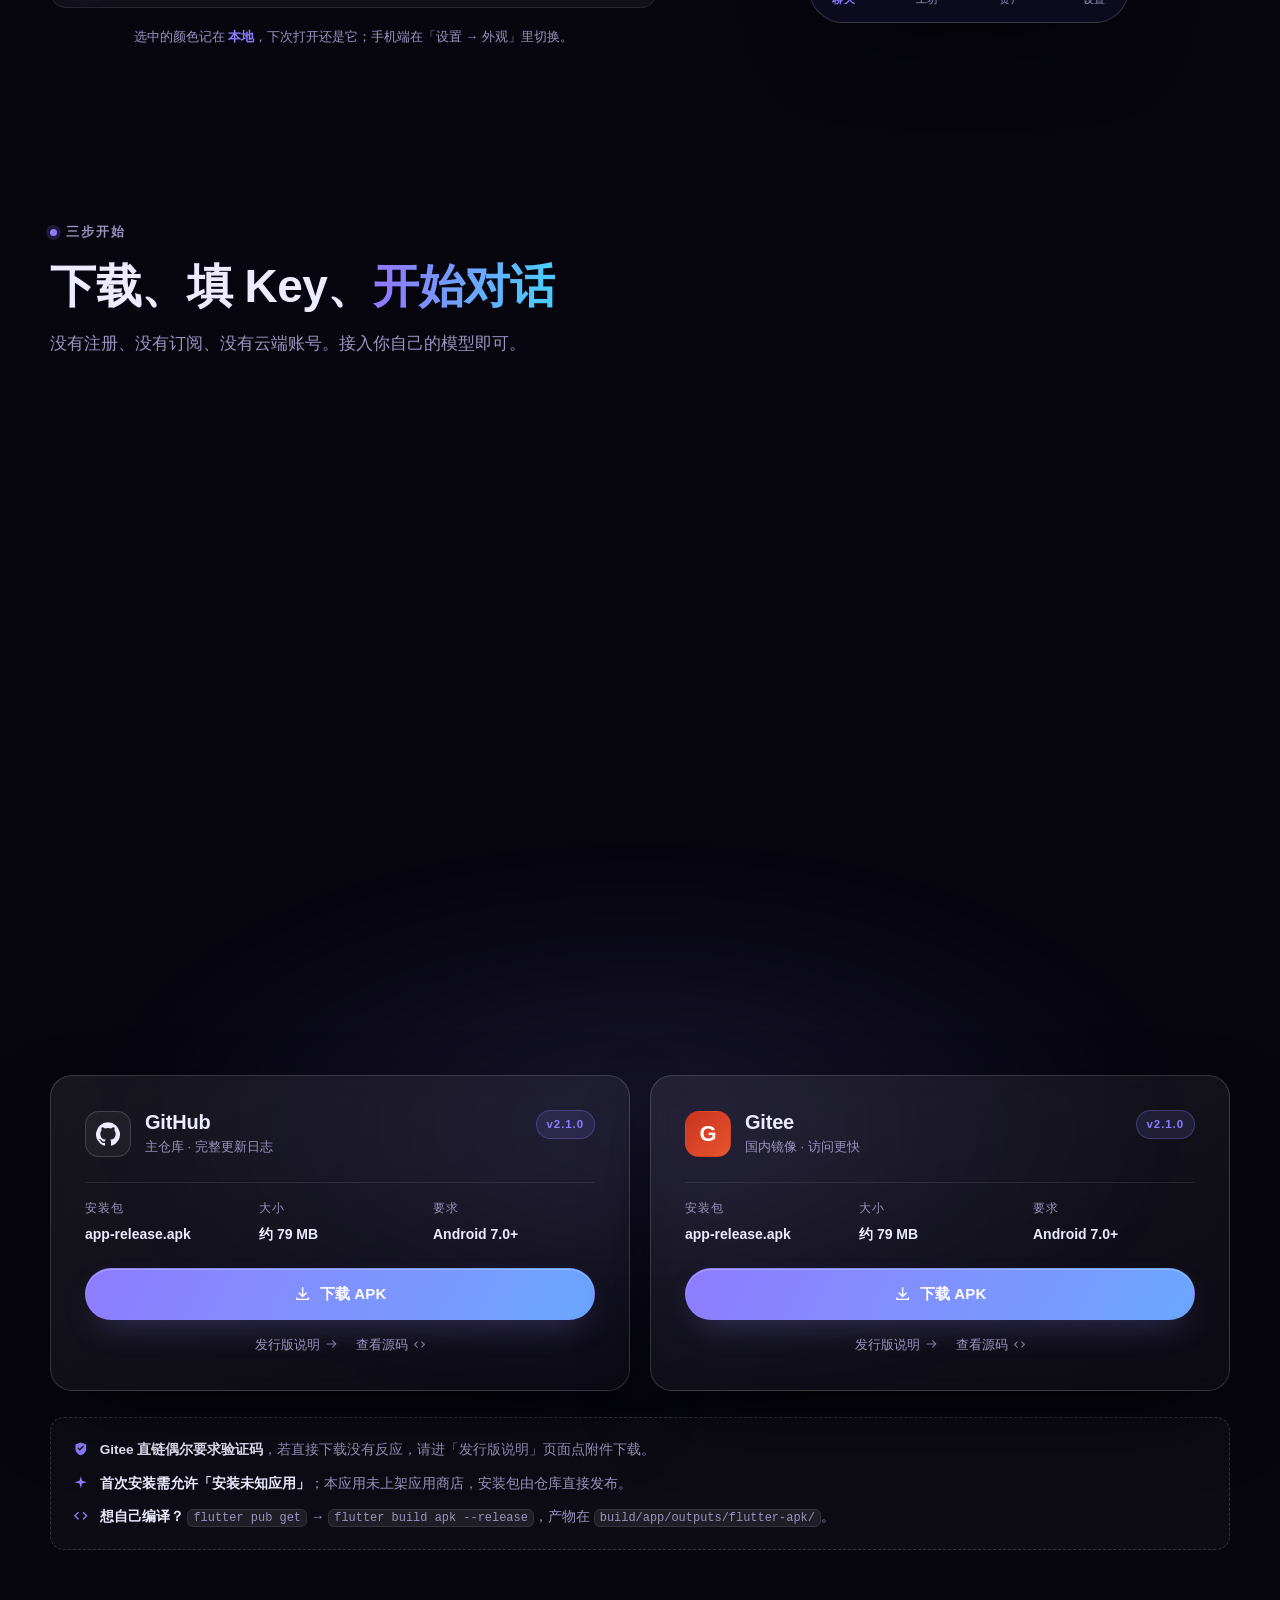
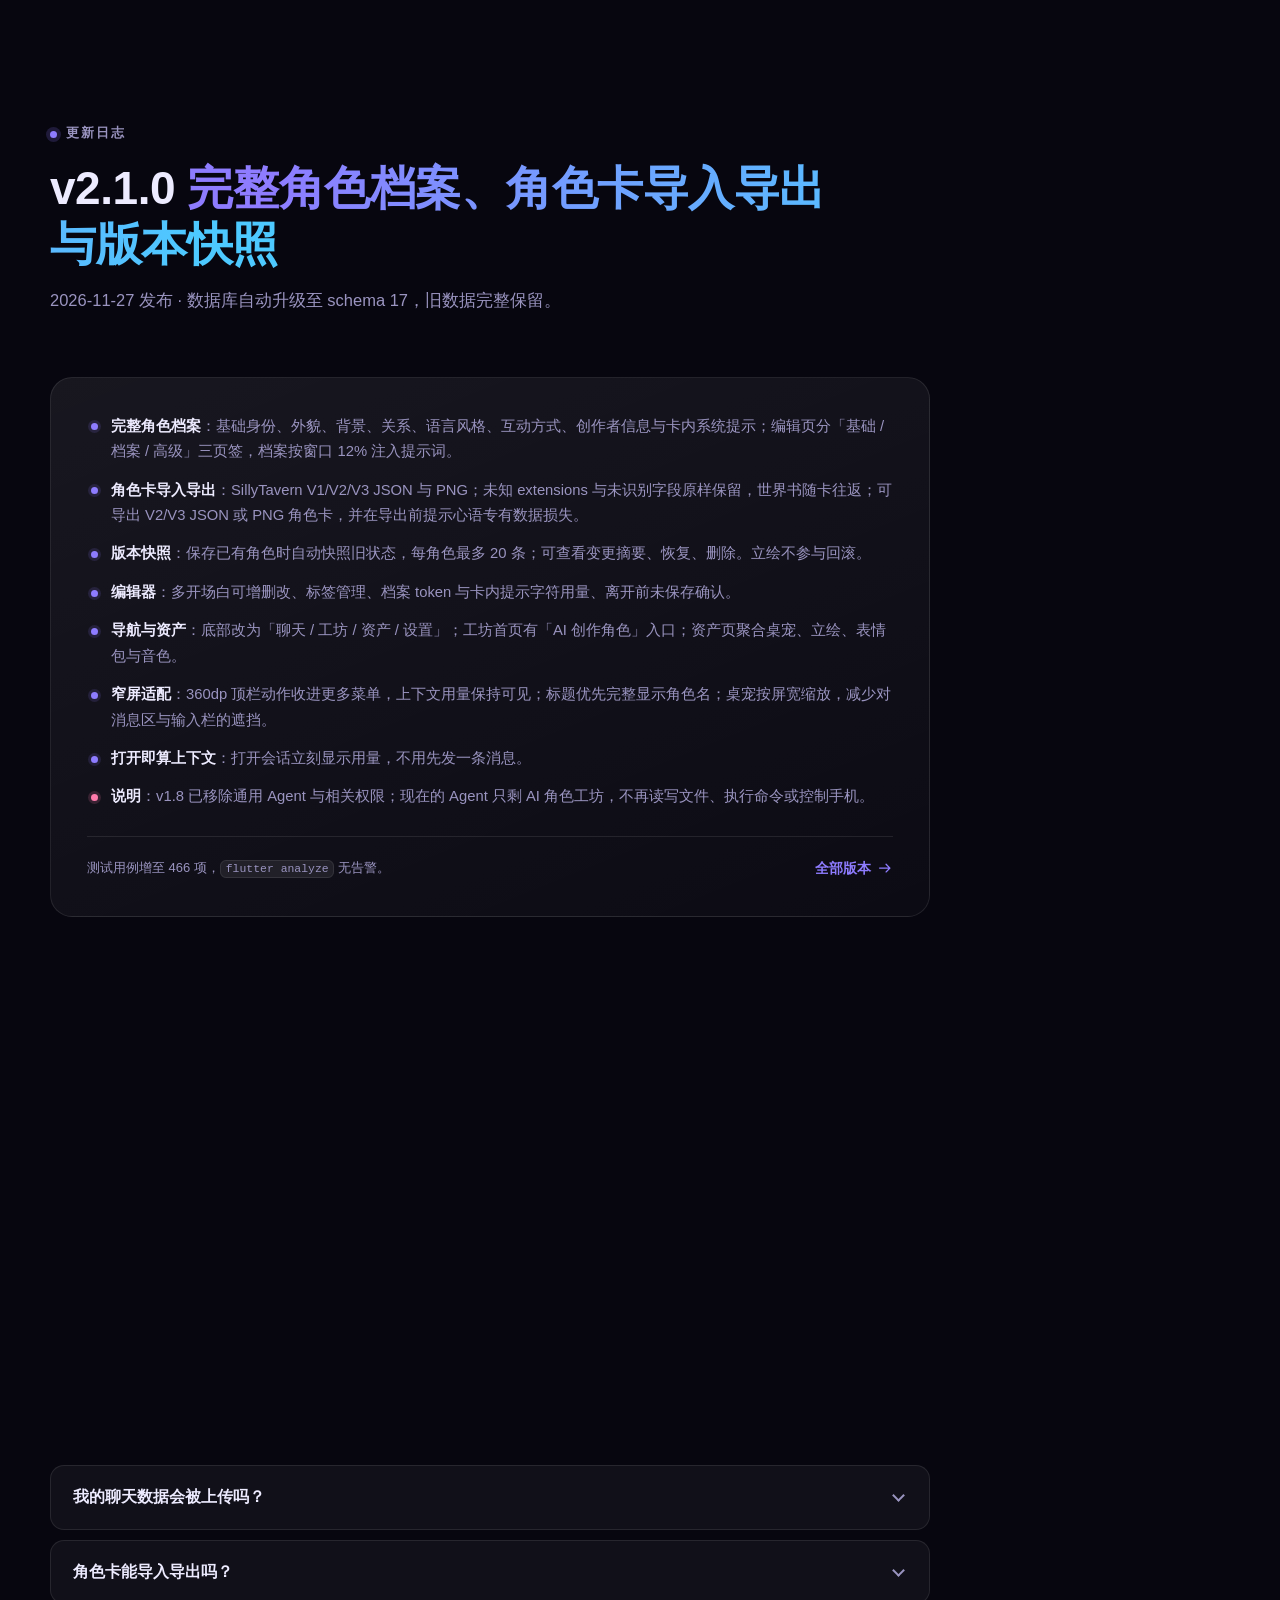
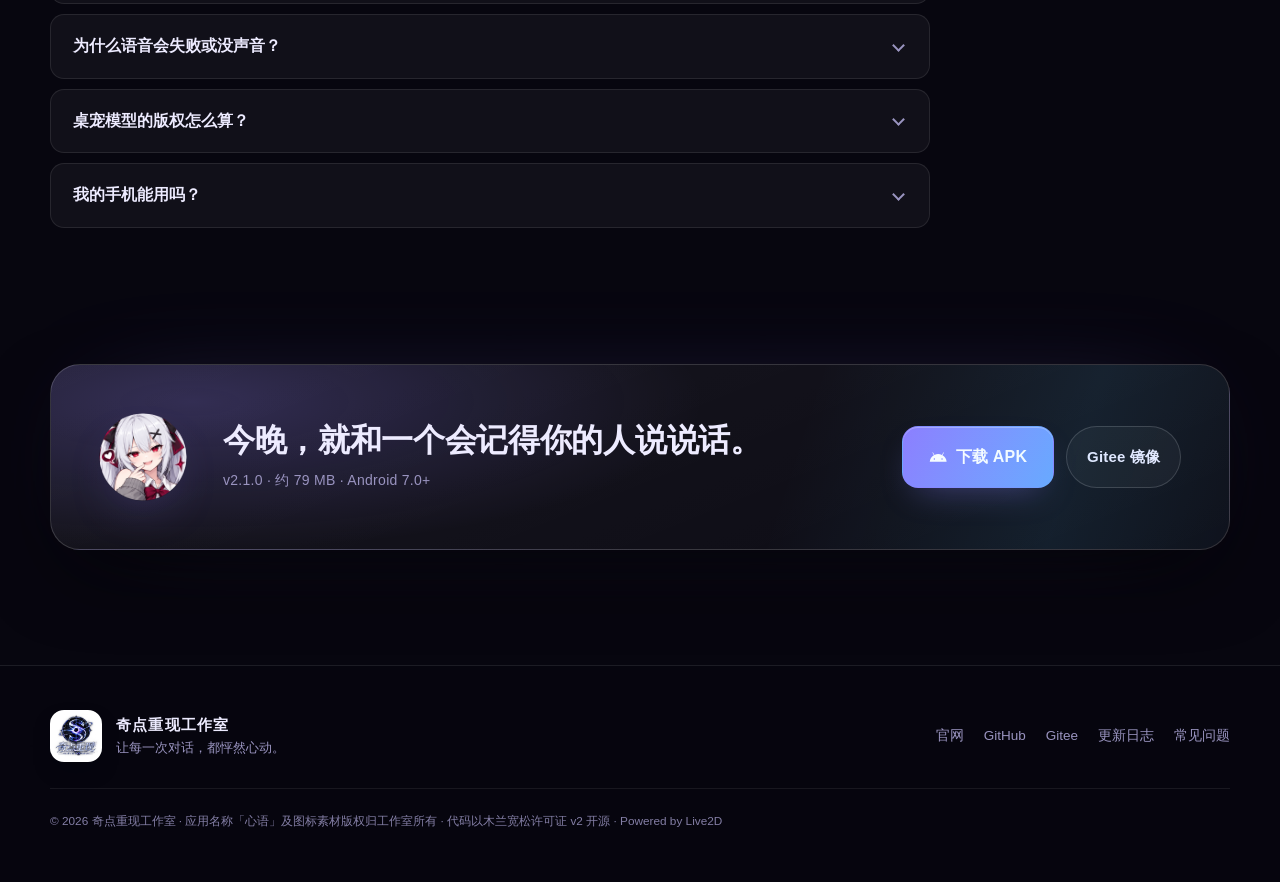
==== commit 593892a8: "feat(chat): 打开会话即预计算上下文用量 - 把 send 的提示词组装逻辑抽成 _assemblePrompt，聊天页绑定会话后复用 - 打开已有会话直接显示上下文百分比，不再等待首次发送" ====
--- a/website/index.html
+++ b/website/index.html
@@ -373,6 +373,7 @@
             <li><strong>编辑器</strong>：多开场白可增删改、标签管理、档案 token 与卡内提示字符用量、离开前未保存确认。</li>
             <li><strong>导航与资产</strong>：底部改为「聊天 / 工坊 / 资产 / 设置」；工坊首页有「AI 创作角色」入口；资产页聚合桌宠、立绘、表情包与音色。</li>
             <li><strong>窄屏适配</strong>：360dp 顶栏动作收进更多菜单，上下文用量保持可见；标题优先完整显示角色名；桌宠按屏宽缩放，减少对消息区与输入栏的遮挡。</li>
+            <li><strong>打开即算上下文</strong>：打开会话立刻显示用量，不用先发一条消息。</li>
             <li class="log__fix"><strong>说明</strong>：v1.8 已移除通用 Agent 与相关权限；现在的 Agent 只剩 AI 角色工坊，不再读写文件、执行命令或控制手机。</li>
           </ul>
           <div class="log__foot">
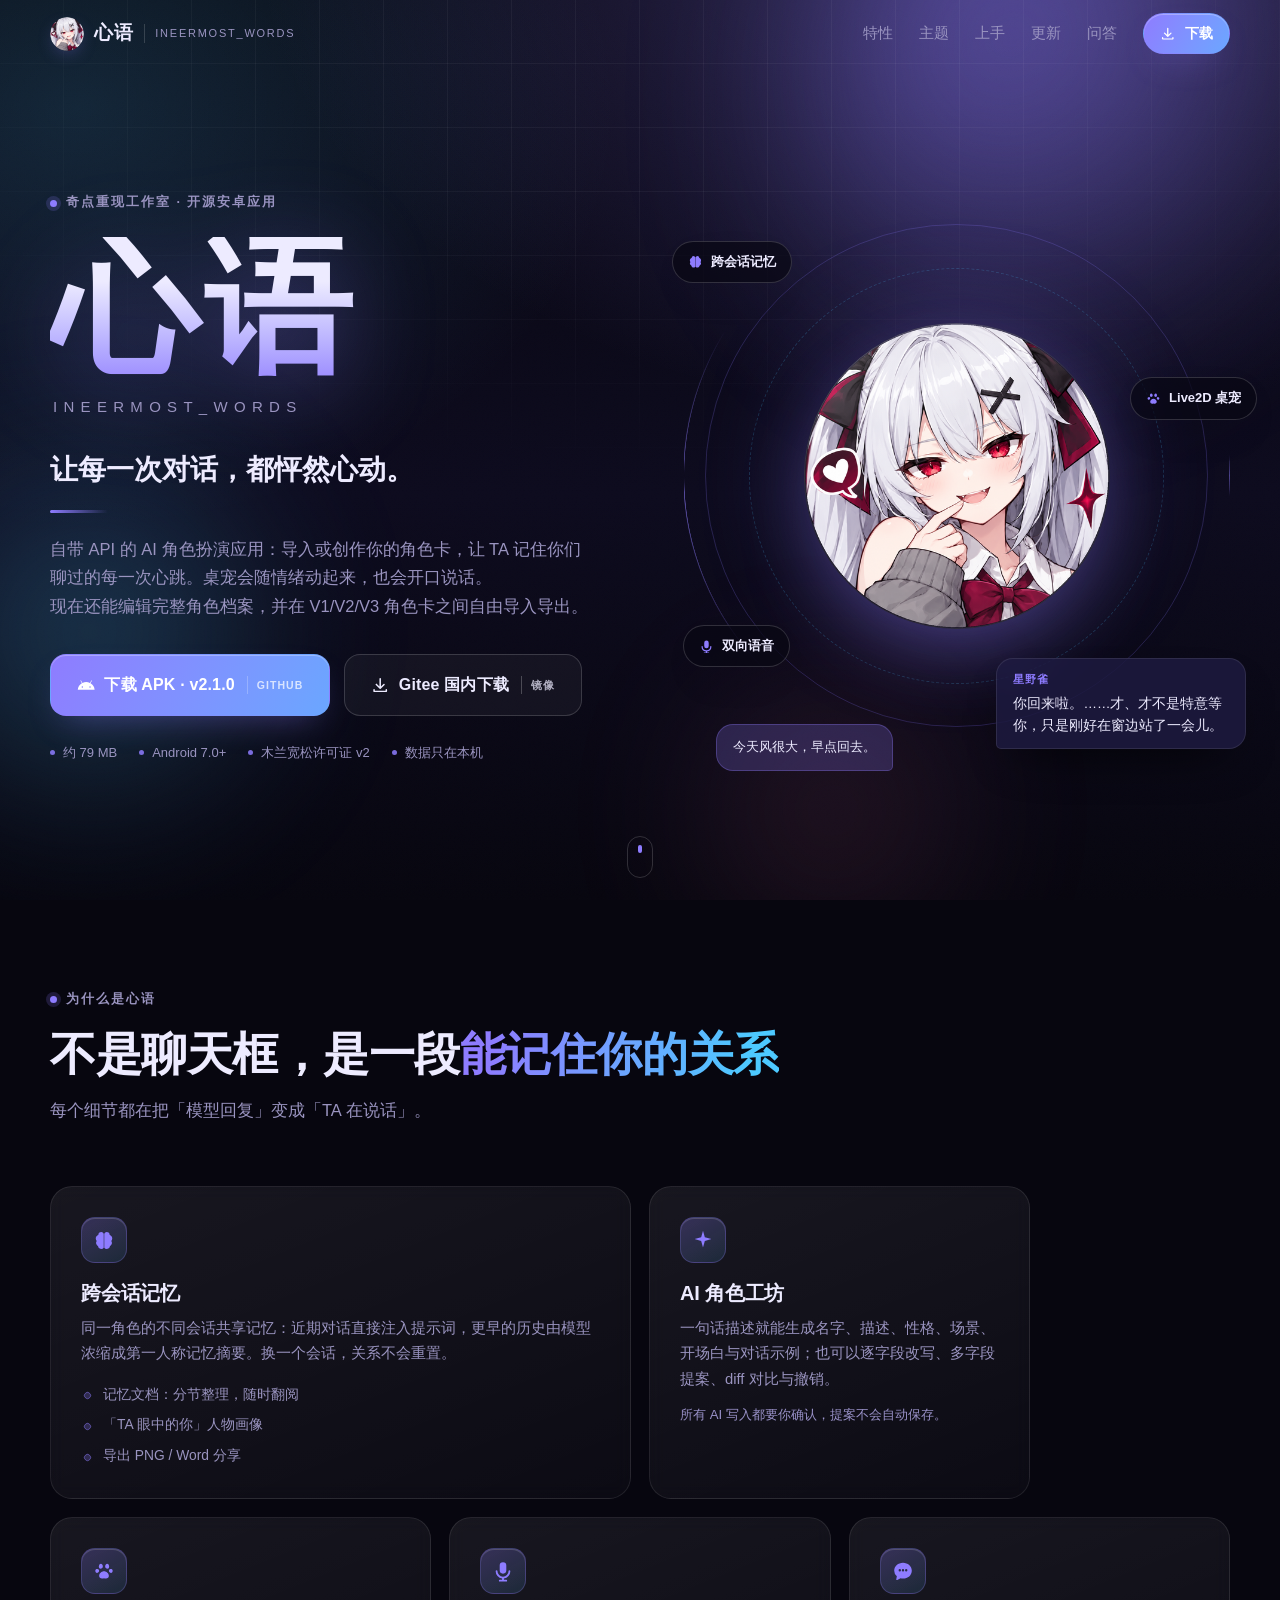
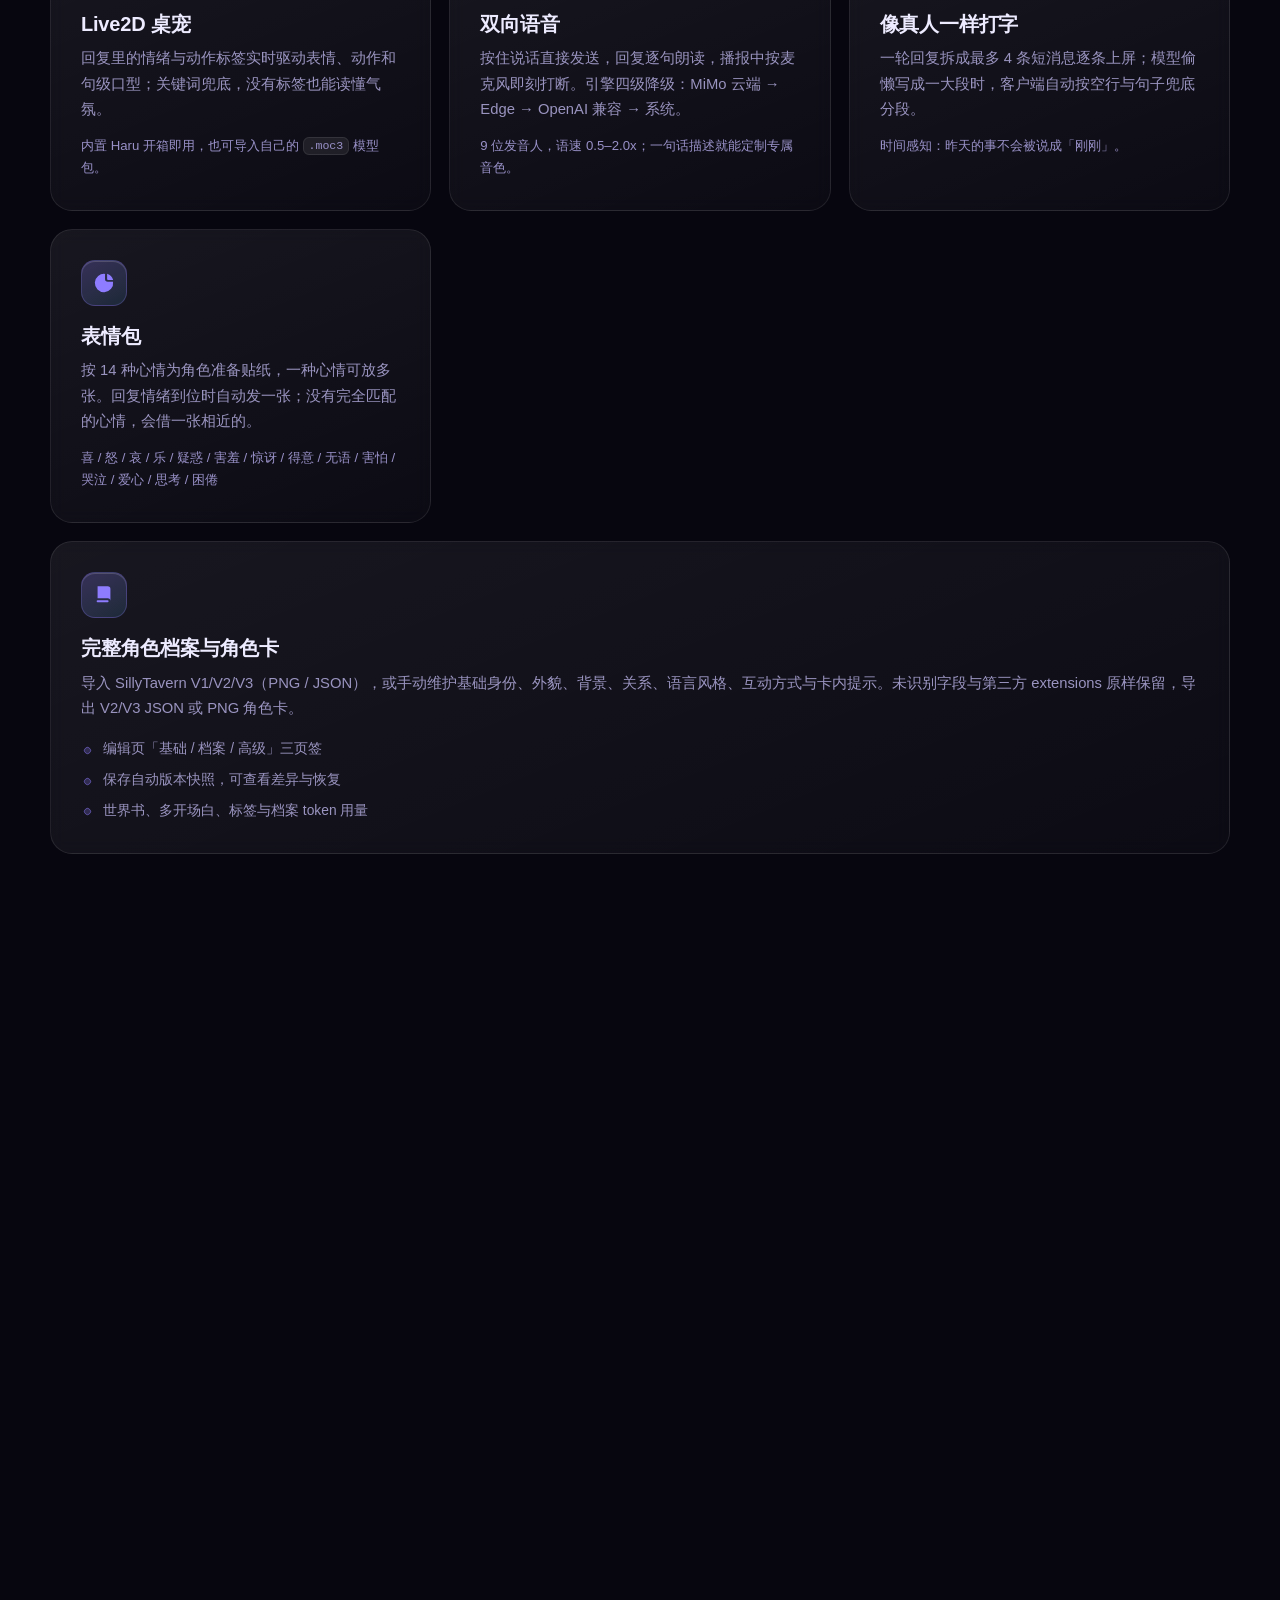
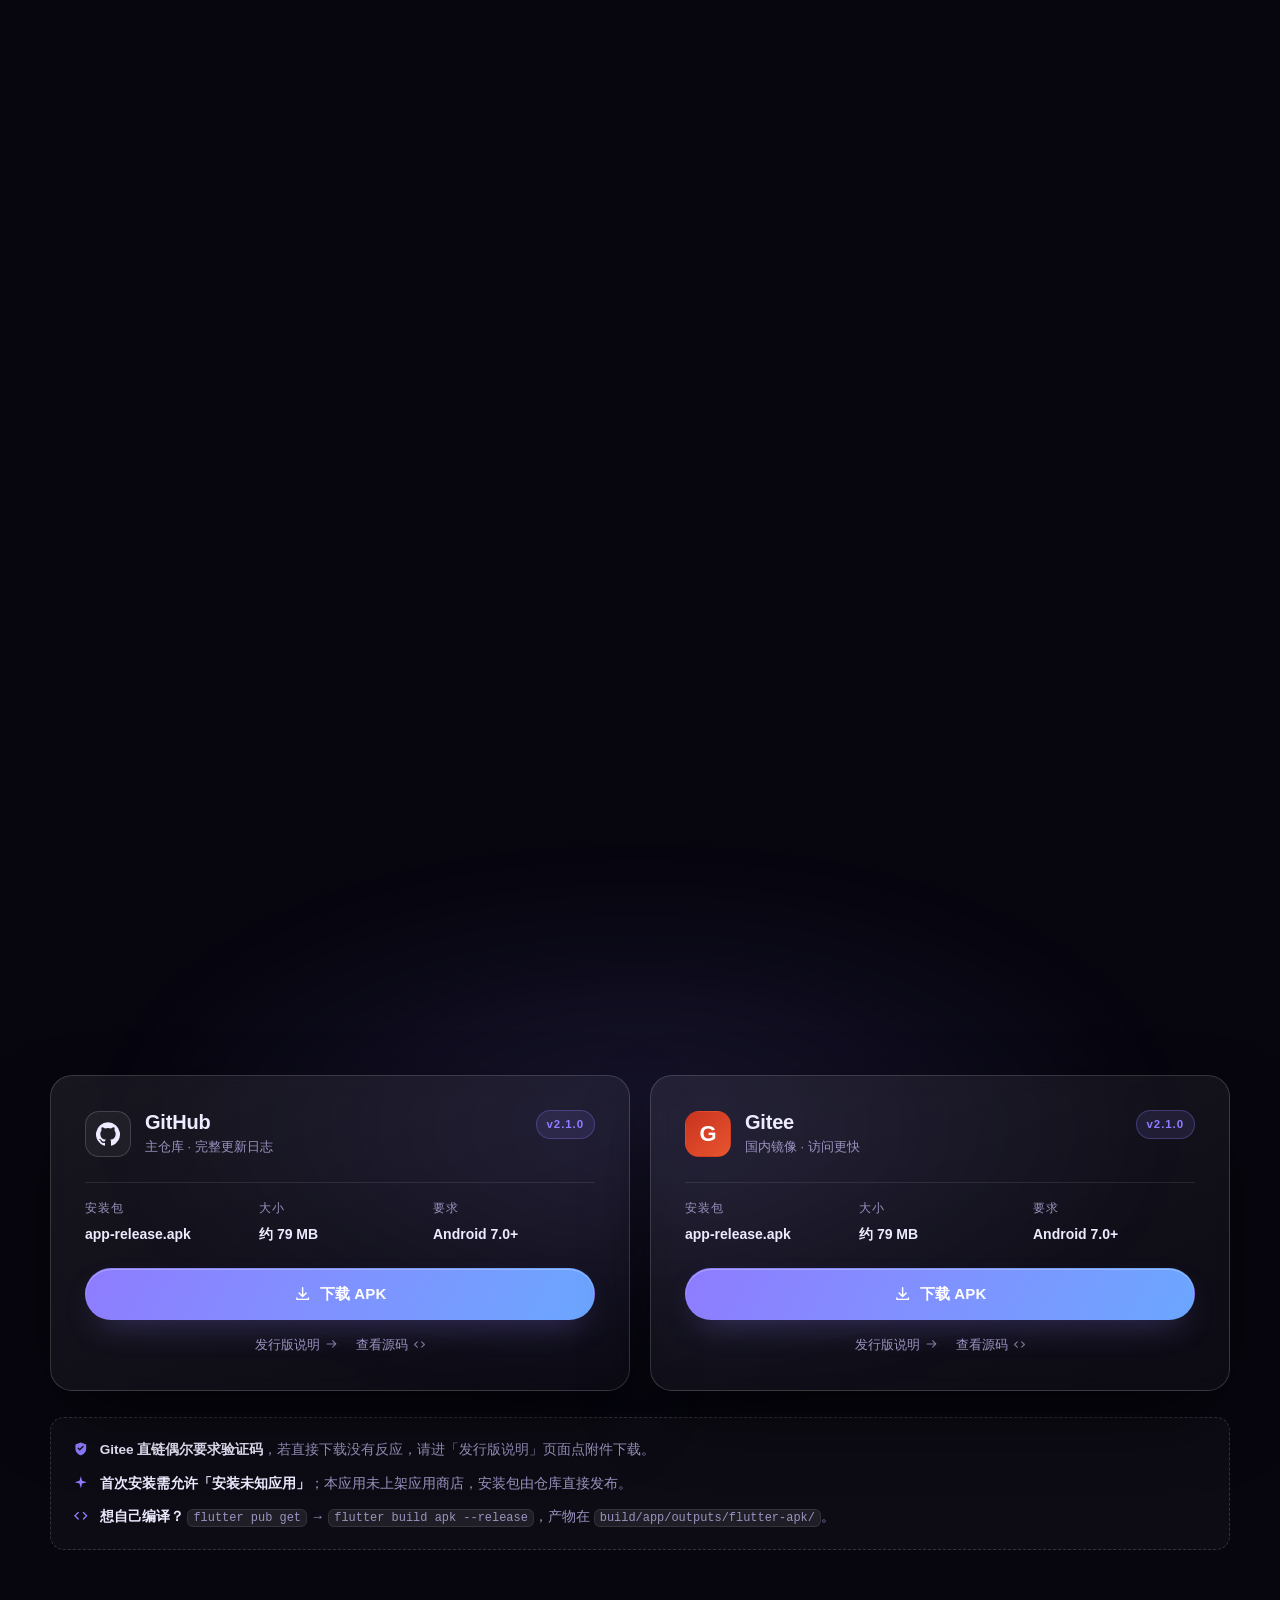
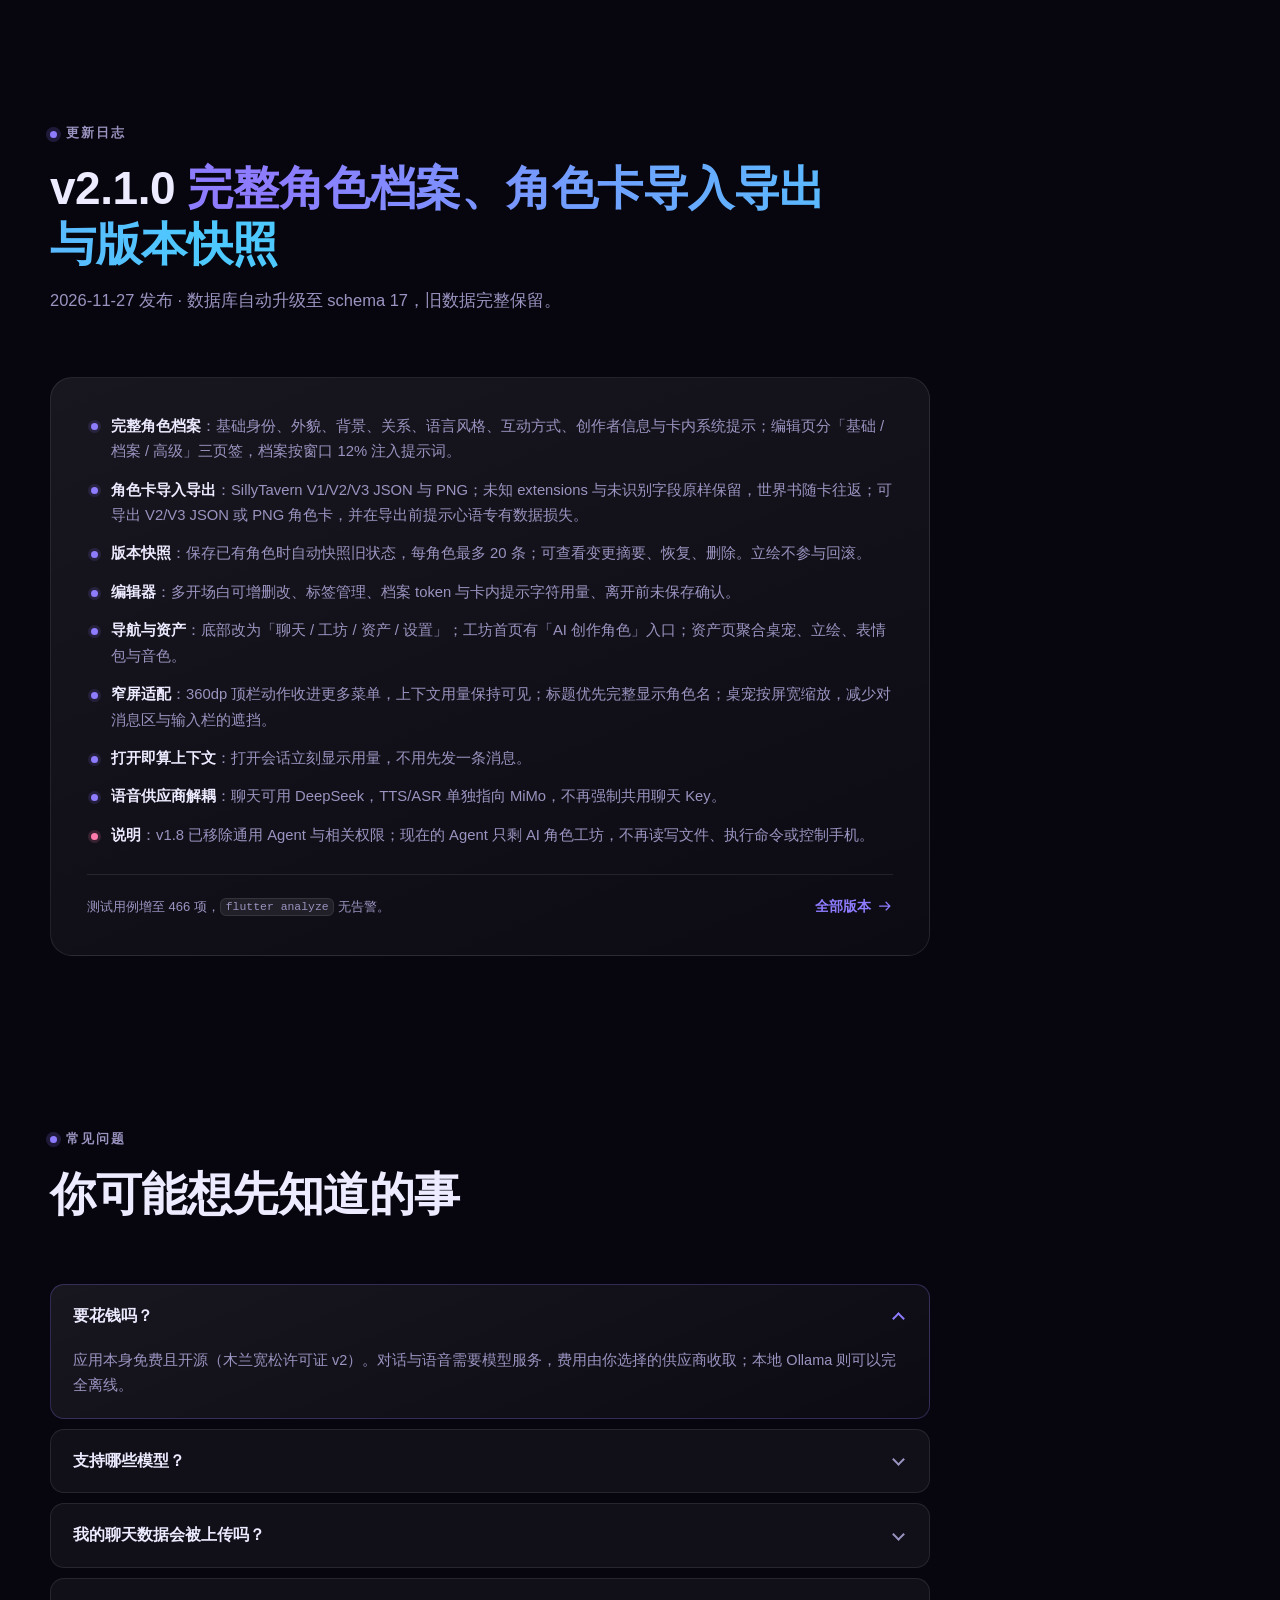
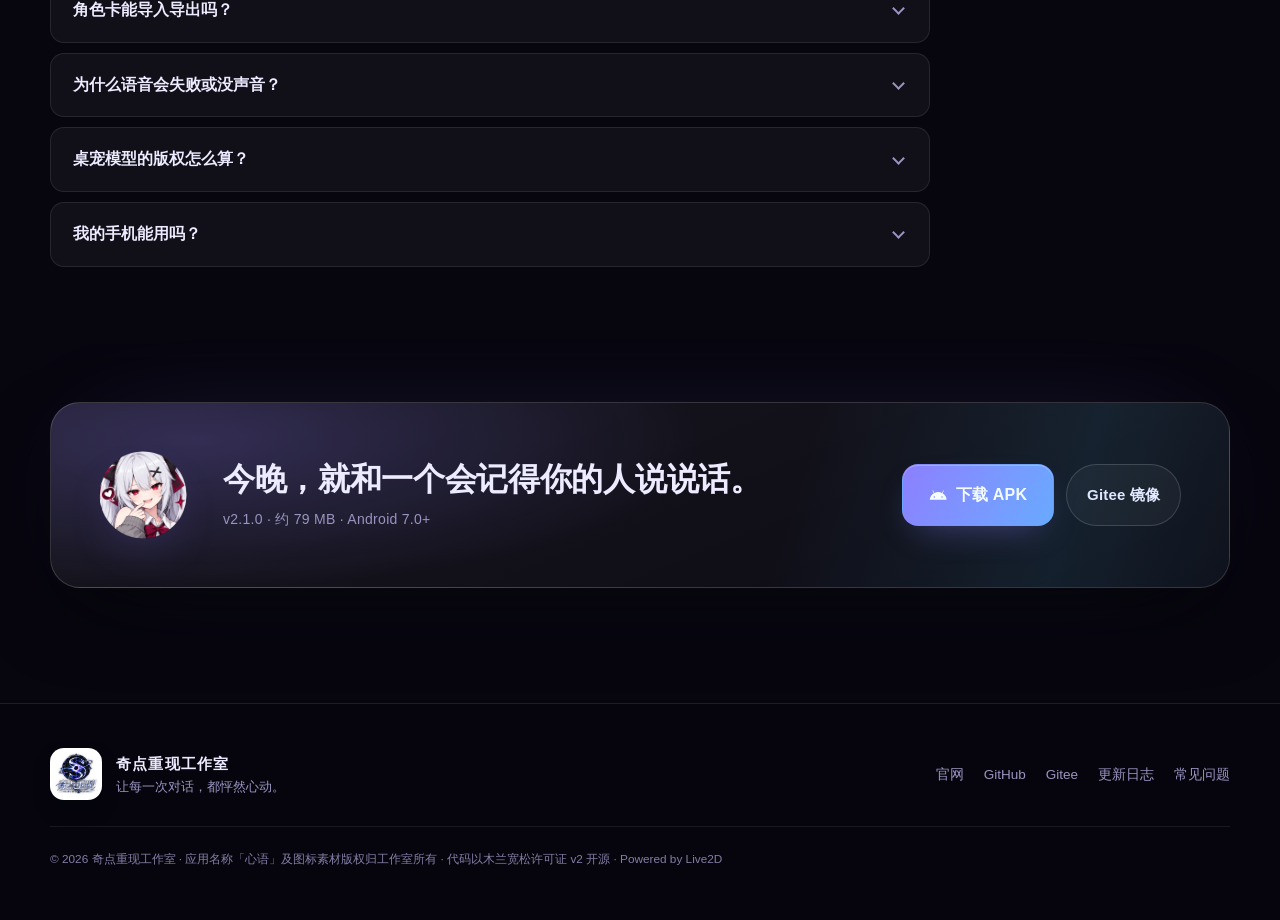
==== commit 00f788ac: "feat(voice): 分离聊天/TTS/ASR 的 API 供应商 - TTS/ASR 各新增「语音 API 供应商」设置，MiMo 使用所选供应商的地址与 Key - 未选择时保持跟随聊天默认，" ====
--- a/website/index.html
+++ b/website/index.html
@@ -374,6 +374,7 @@
             <li><strong>导航与资产</strong>：底部改为「聊天 / 工坊 / 资产 / 设置」；工坊首页有「AI 创作角色」入口；资产页聚合桌宠、立绘、表情包与音色。</li>
             <li><strong>窄屏适配</strong>：360dp 顶栏动作收进更多菜单，上下文用量保持可见；标题优先完整显示角色名；桌宠按屏宽缩放，减少对消息区与输入栏的遮挡。</li>
             <li><strong>打开即算上下文</strong>：打开会话立刻显示用量，不用先发一条消息。</li>
+            <li><strong>语音供应商解耦</strong>：聊天可用 DeepSeek，TTS/ASR 单独指向 MiMo，不再强制共用聊天 Key。</li>
             <li class="log__fix"><strong>说明</strong>：v1.8 已移除通用 Agent 与相关权限；现在的 Agent 只剩 AI 角色工坊，不再读写文件、执行命令或控制手机。</li>
           </ul>
           <div class="log__foot">
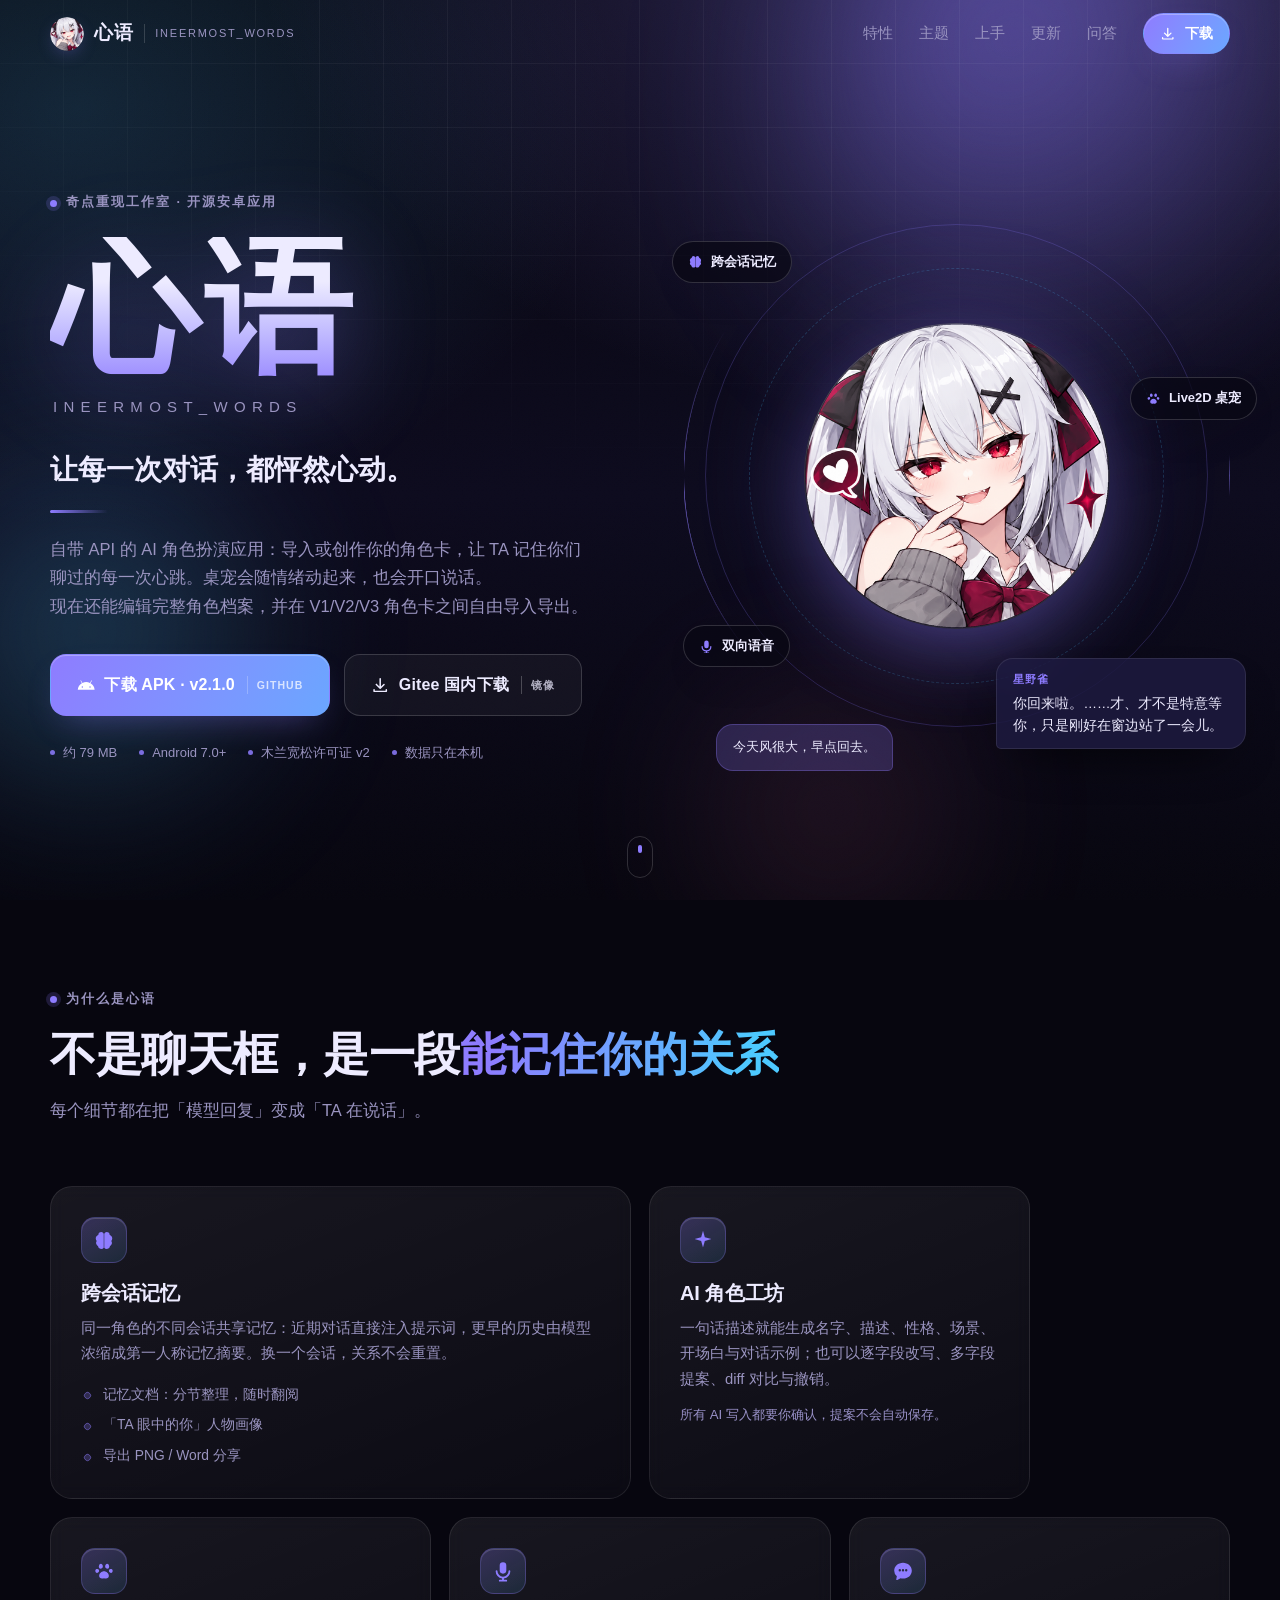
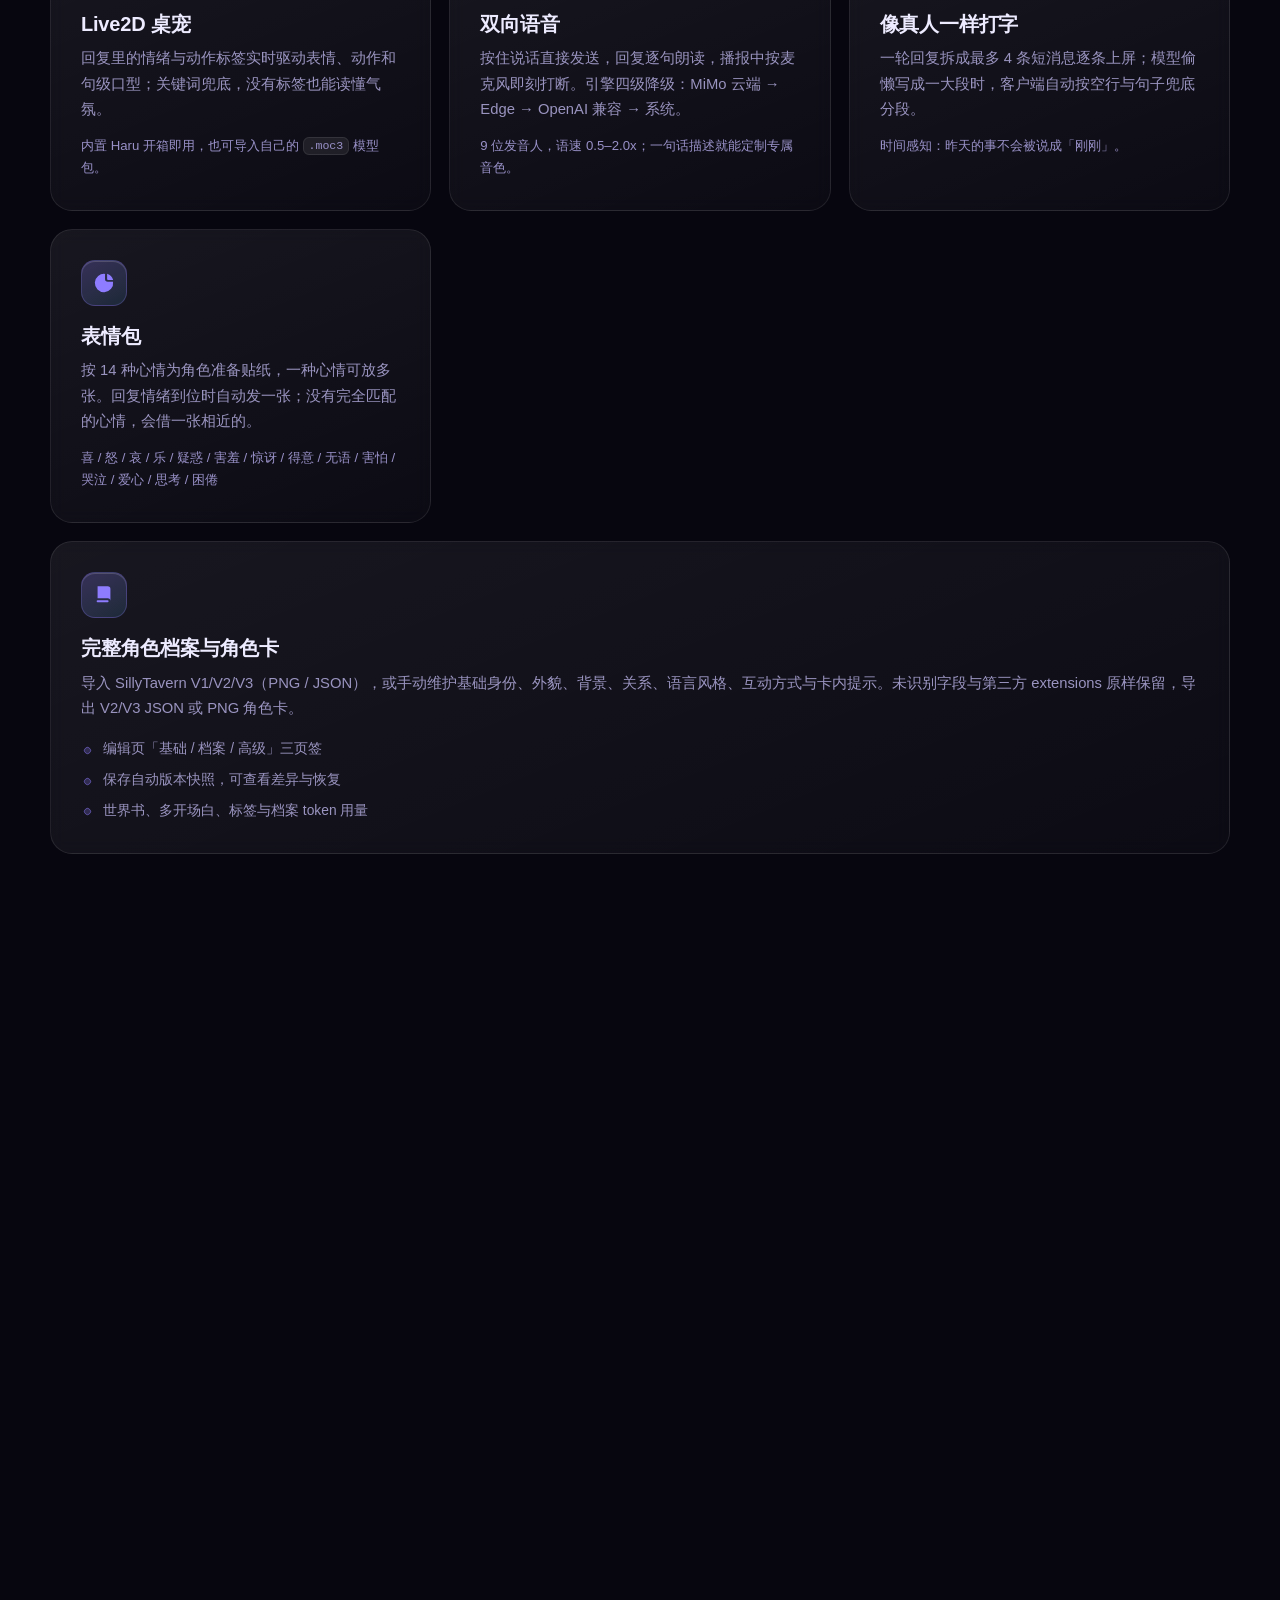
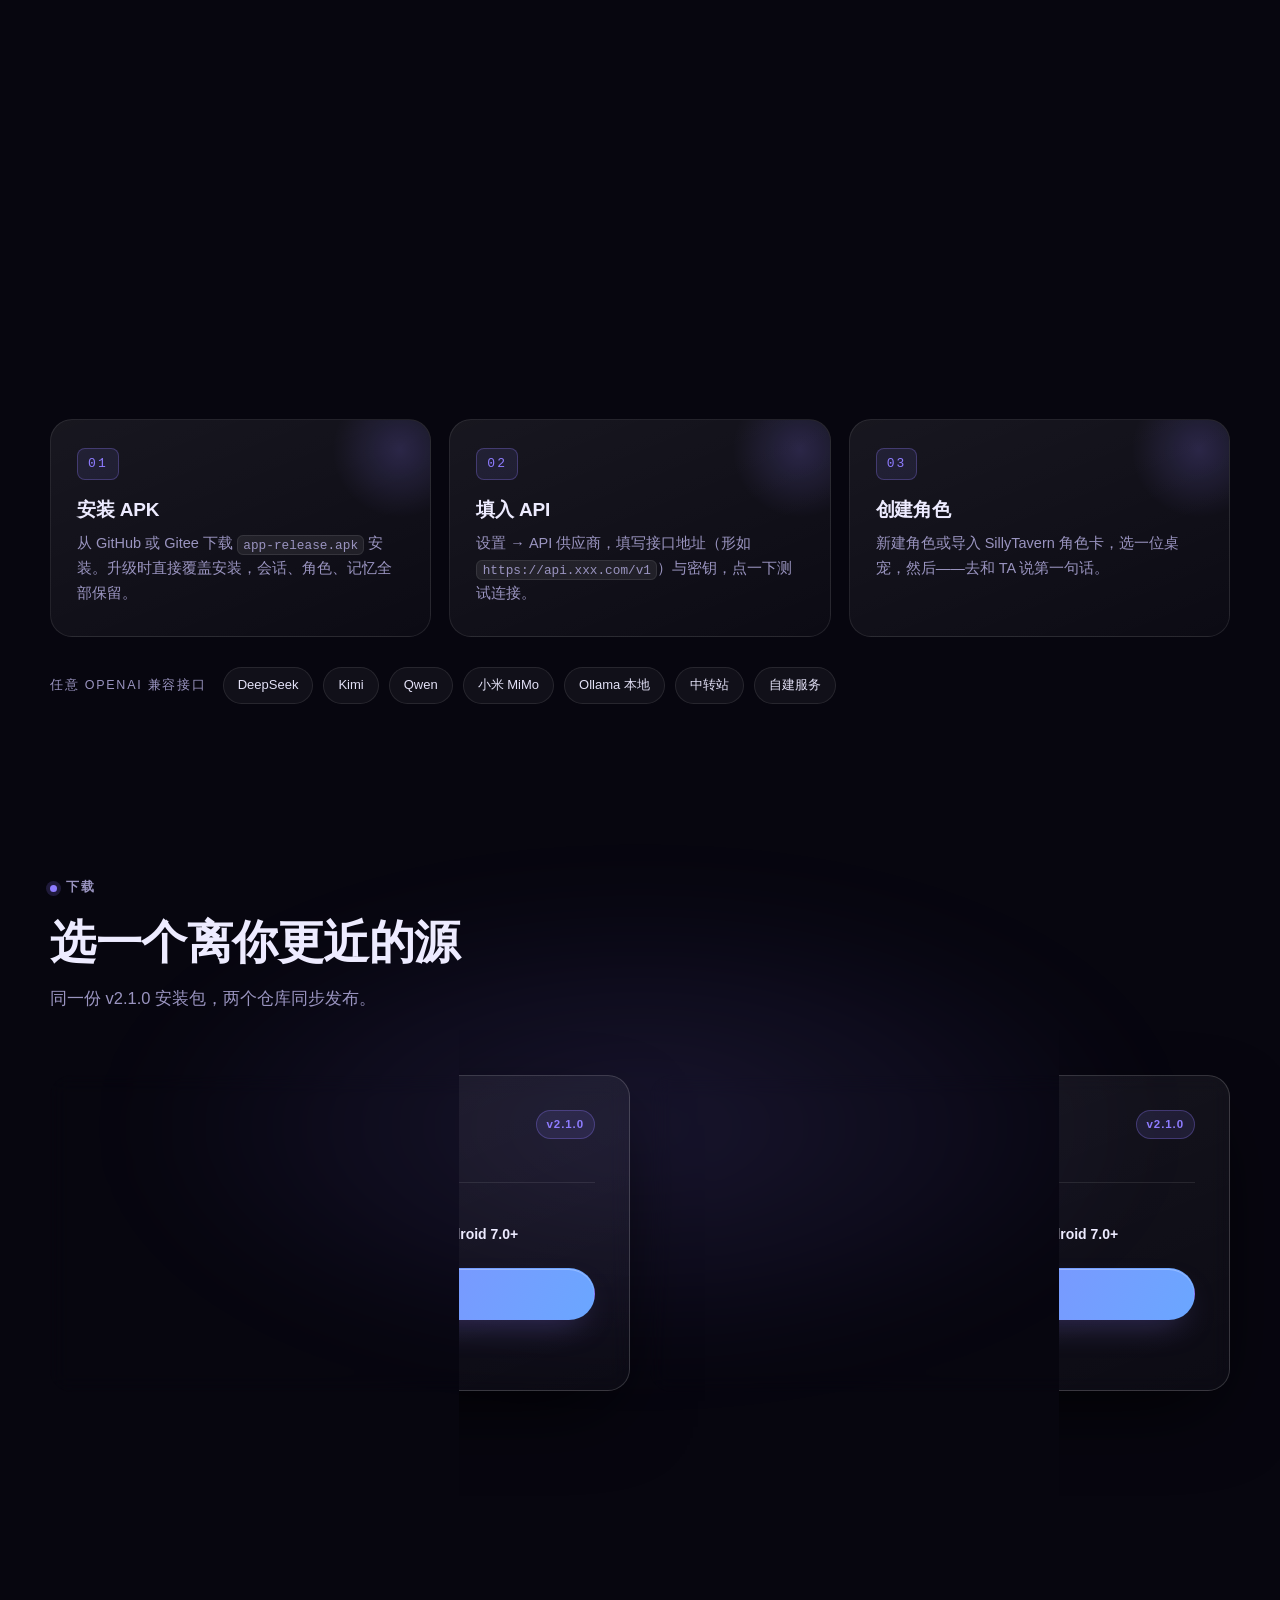
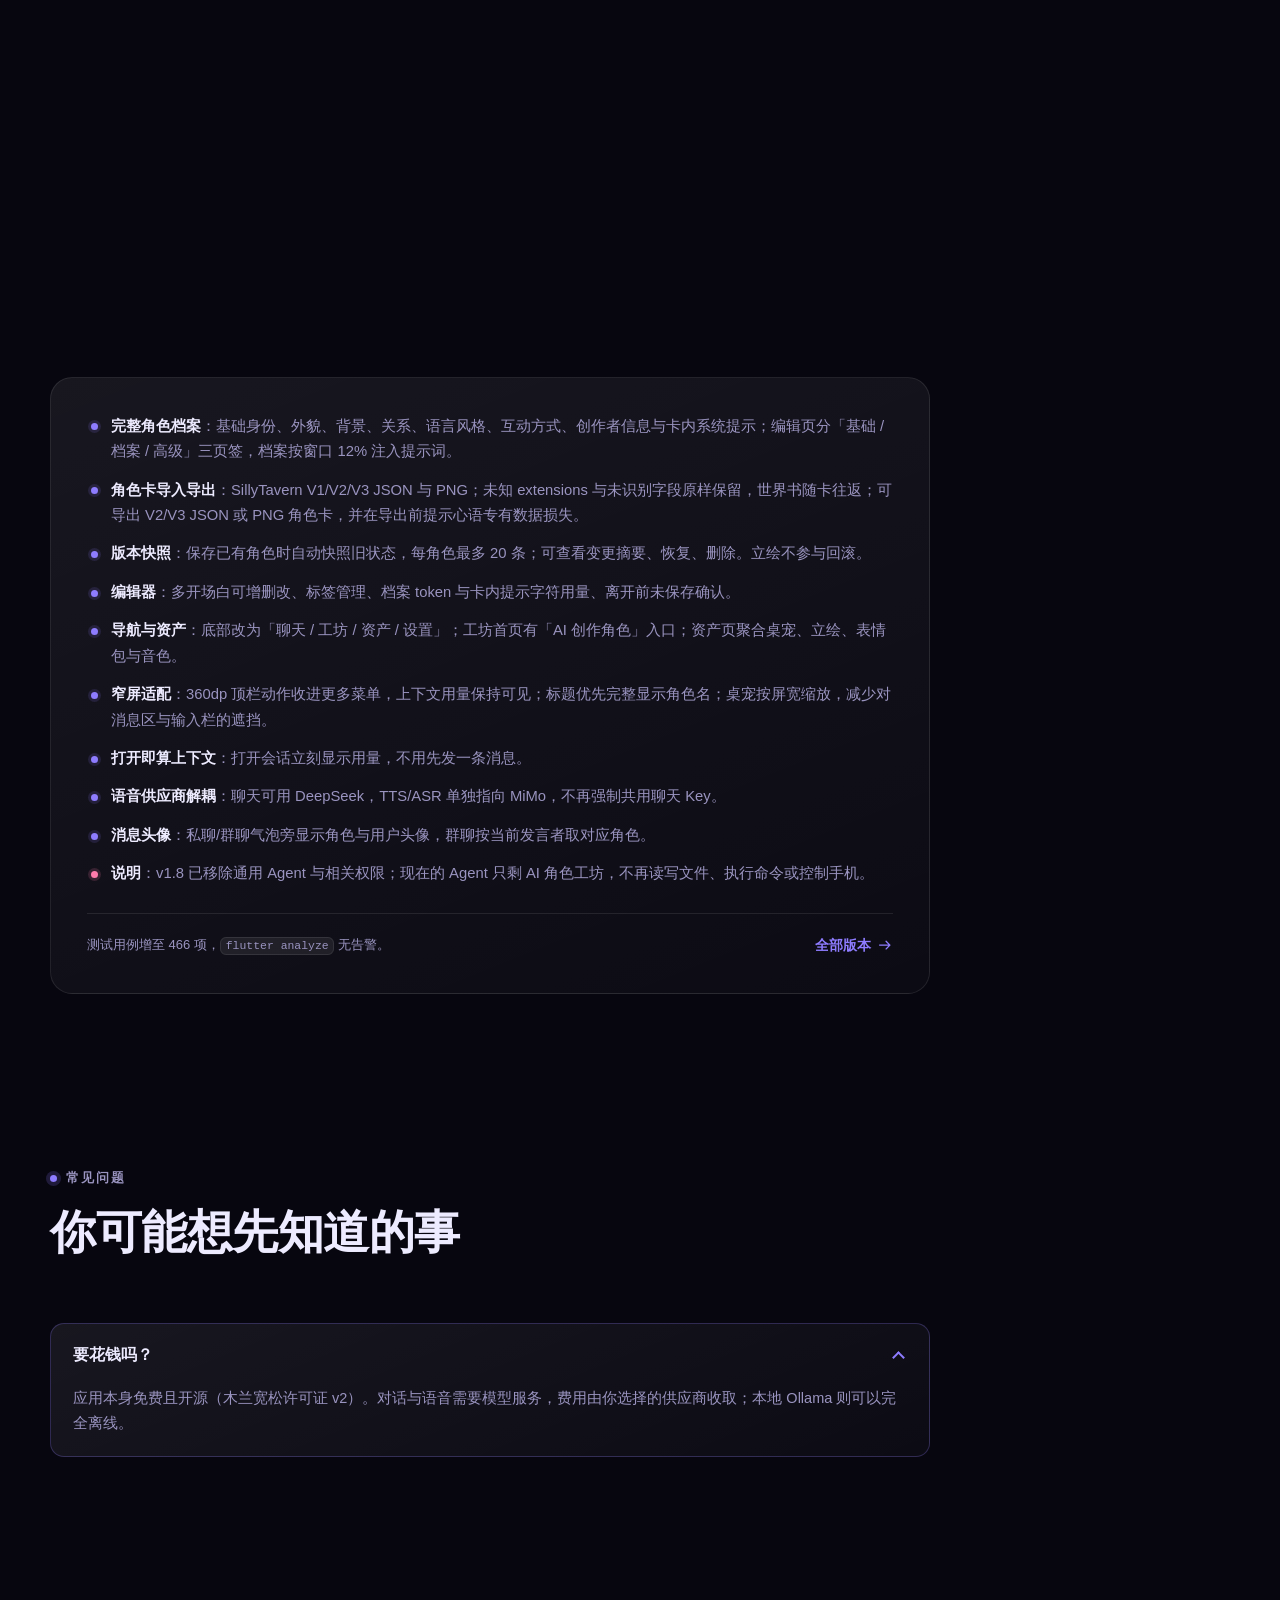
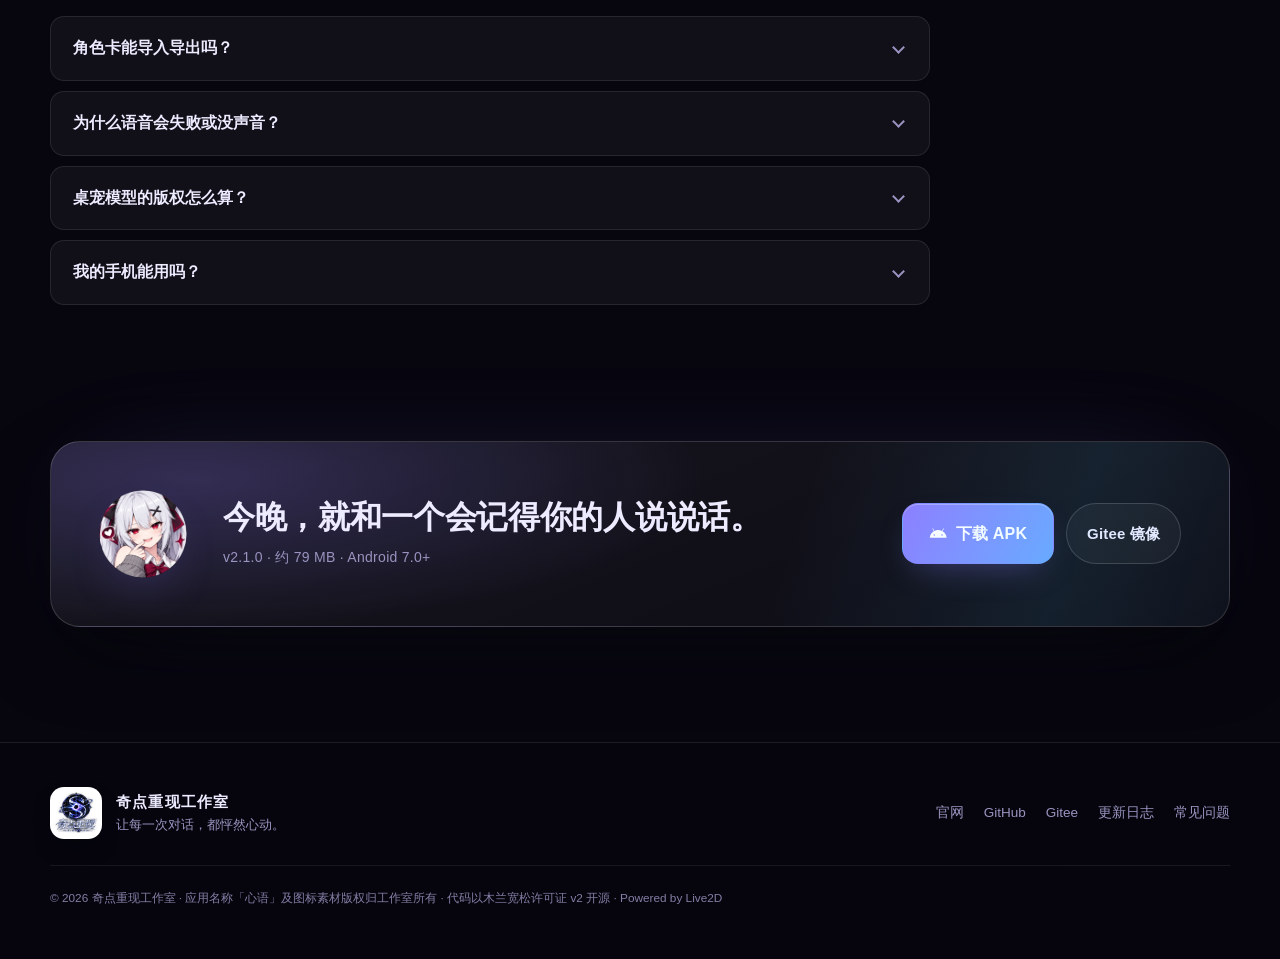
==== commit ec9e78cd: "feat(chat): 私聊/群聊消息显示角色与用户头像 - 用户消息右侧显示通用用户头像，角色消息左侧显示立绘头像 - 群聊按 speakerCharacterId 取当前发言者头像，旧消息用会话主" ====
--- a/website/index.html
+++ b/website/index.html
@@ -375,6 +375,7 @@
             <li><strong>窄屏适配</strong>：360dp 顶栏动作收进更多菜单，上下文用量保持可见；标题优先完整显示角色名；桌宠按屏宽缩放，减少对消息区与输入栏的遮挡。</li>
             <li><strong>打开即算上下文</strong>：打开会话立刻显示用量，不用先发一条消息。</li>
             <li><strong>语音供应商解耦</strong>：聊天可用 DeepSeek，TTS/ASR 单独指向 MiMo，不再强制共用聊天 Key。</li>
+            <li><strong>消息头像</strong>：私聊/群聊气泡旁显示角色与用户头像，群聊按当前发言者取对应角色。</li>
             <li class="log__fix"><strong>说明</strong>：v1.8 已移除通用 Agent 与相关权限；现在的 Agent 只剩 AI 角色工坊，不再读写文件、执行命令或控制手机。</li>
           </ul>
           <div class="log__foot">
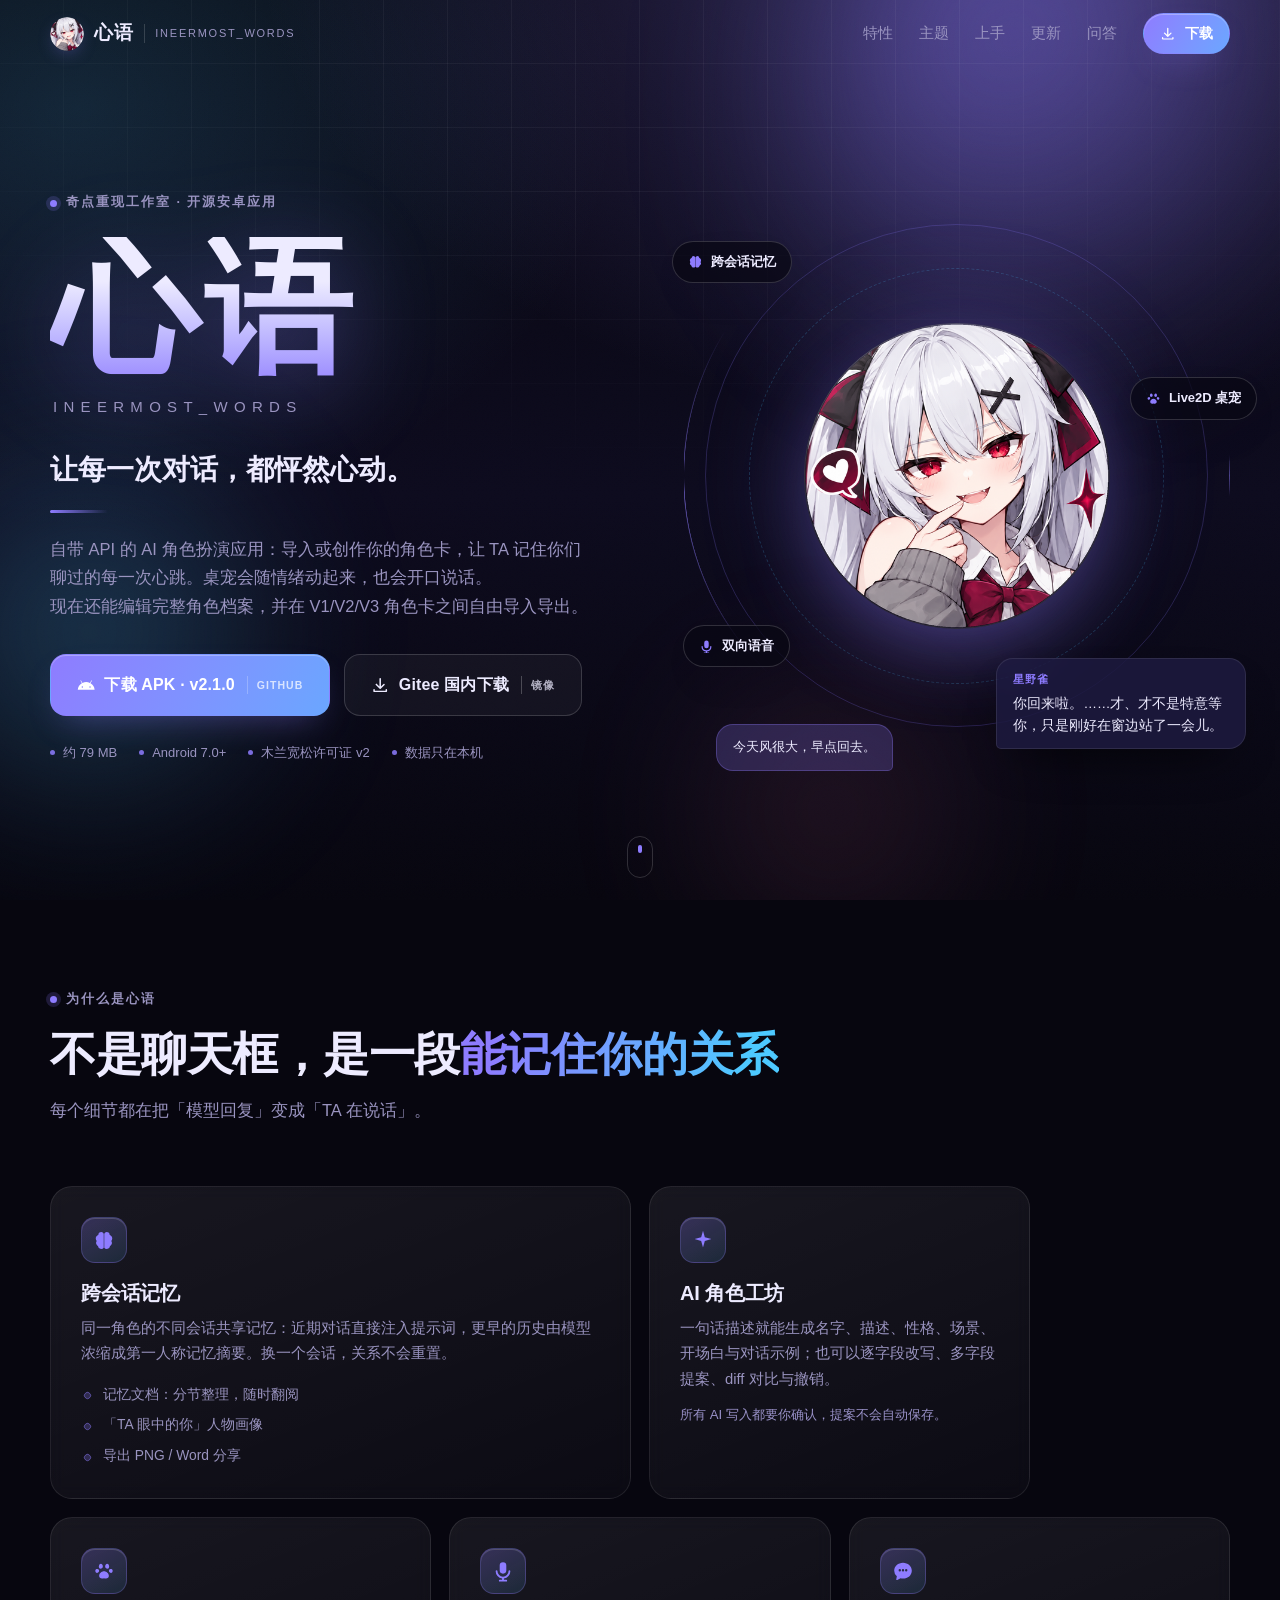
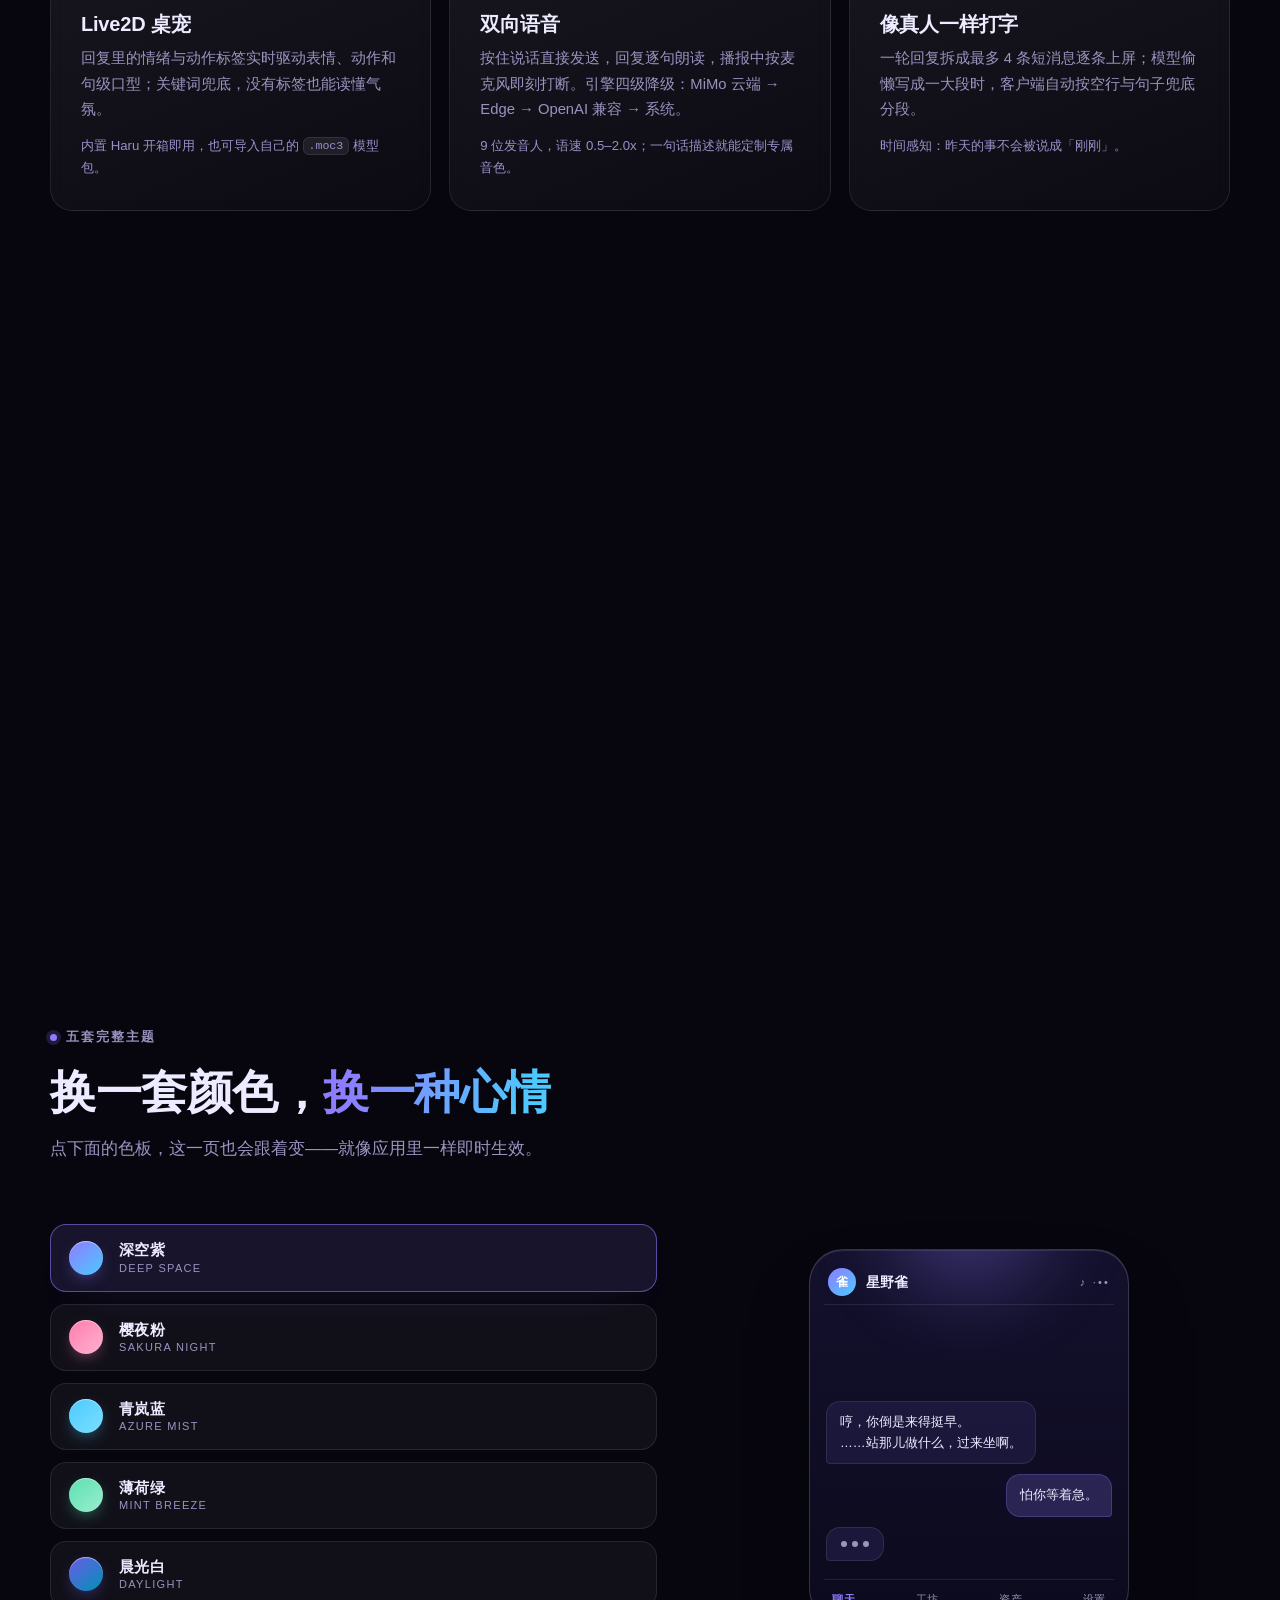
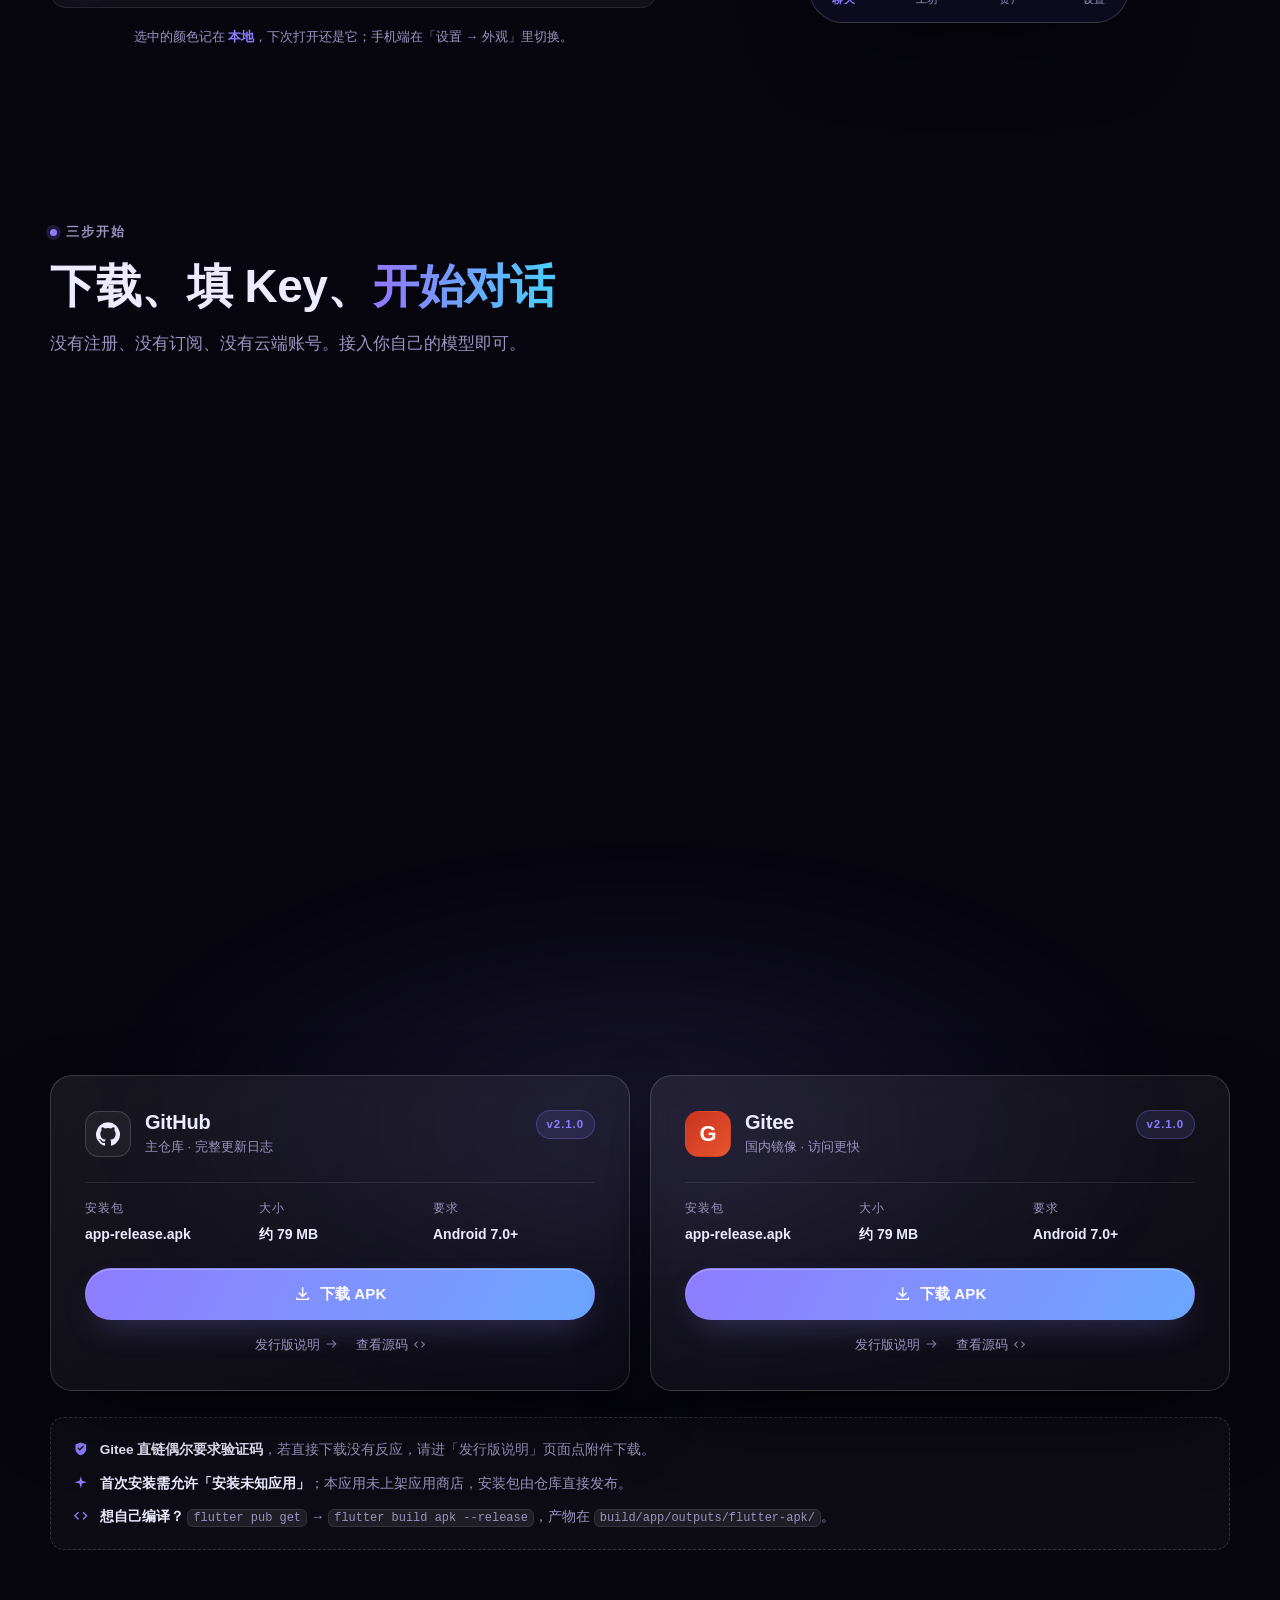
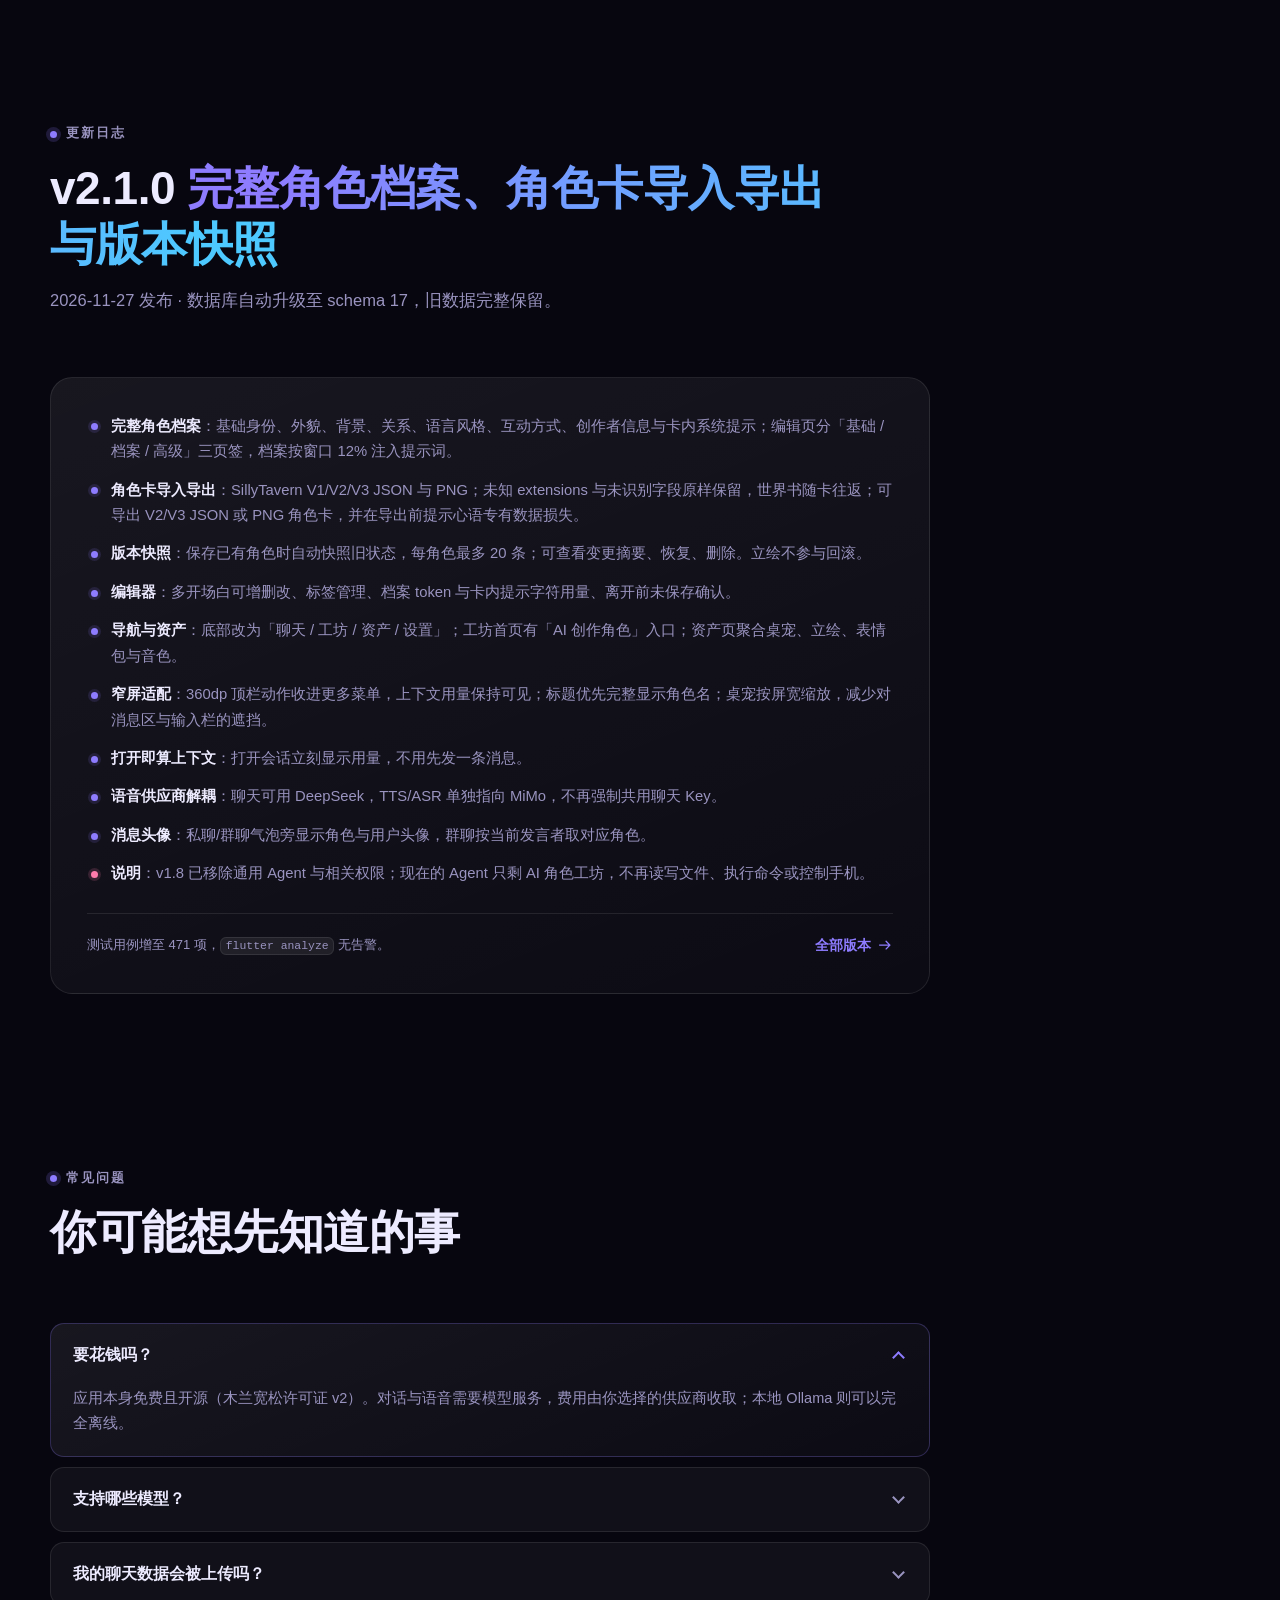
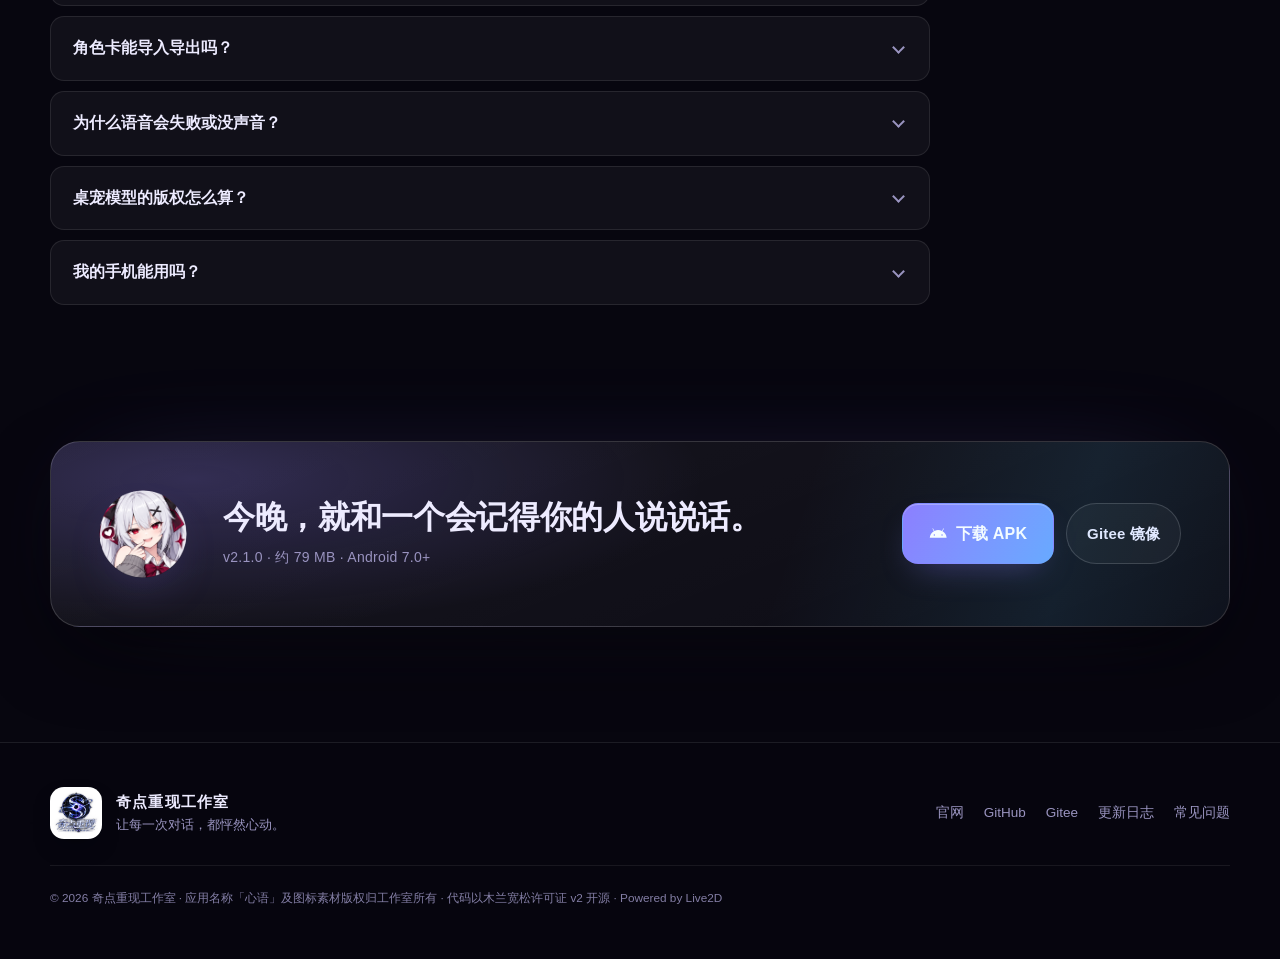
==== commit 88aa36fa: "feat(group): 群聊 P0 成员面板与强制发言 - schema v18：参与者 enabled；静音/排序/增删；主角色同步 - 自动轮转跳过静音；Force Talk 只生效一轮且可覆盖" ====
--- a/website/index.html
+++ b/website/index.html
@@ -379,7 +379,7 @@
             <li class="log__fix"><strong>说明</strong>：v1.8 已移除通用 Agent 与相关权限；现在的 Agent 只剩 AI 角色工坊，不再读写文件、执行命令或控制手机。</li>
           </ul>
           <div class="log__foot">
-            <span>测试用例增至 466 项，<code>flutter analyze</code> 无告警。</span>
+            <span>测试用例增至 471 项，<code>flutter analyze</code> 无告警。</span>
             <a class="link" href="https://github.com/adcoof/ineermost_words/releases" rel="noopener">全部版本<svg class="ico" aria-hidden="true"><use href="#i-arrow"/></svg></a>
           </div>
         </article>
@@ -401,7 +401,7 @@
         </details>
         <details class="reveal">
           <summary>支持哪些模型？</summary>
-          <p>任何 OpenAI 兼容的 <code>/chat/completions</code> 接口：DeepSeek、Kimi、Qwen、小米 MiMo、Ollama、各类中转站或自建服务。语音默认走 MiMo 云端并复用聊天配置，也可切到 Edge、OpenAI 兼容或系统引擎。</p>
+          <p>任何 OpenAI 兼容的 <code>/chat/completions</code> 接口：DeepSeek、Kimi、Qwen、小米 MiMo、Ollama、各类中转站或自建服务。v2.1 起聊天、TTS、ASR 可以分别选择供应商：聊天用 DeepSeek 时，语音仍可单独指向 MiMo；TTS 也可切到 Edge、OpenAI 兼容或系统引擎。</p>
         </details>
         <details class="reveal">
           <summary>我的聊天数据会被上传吗？</summary>
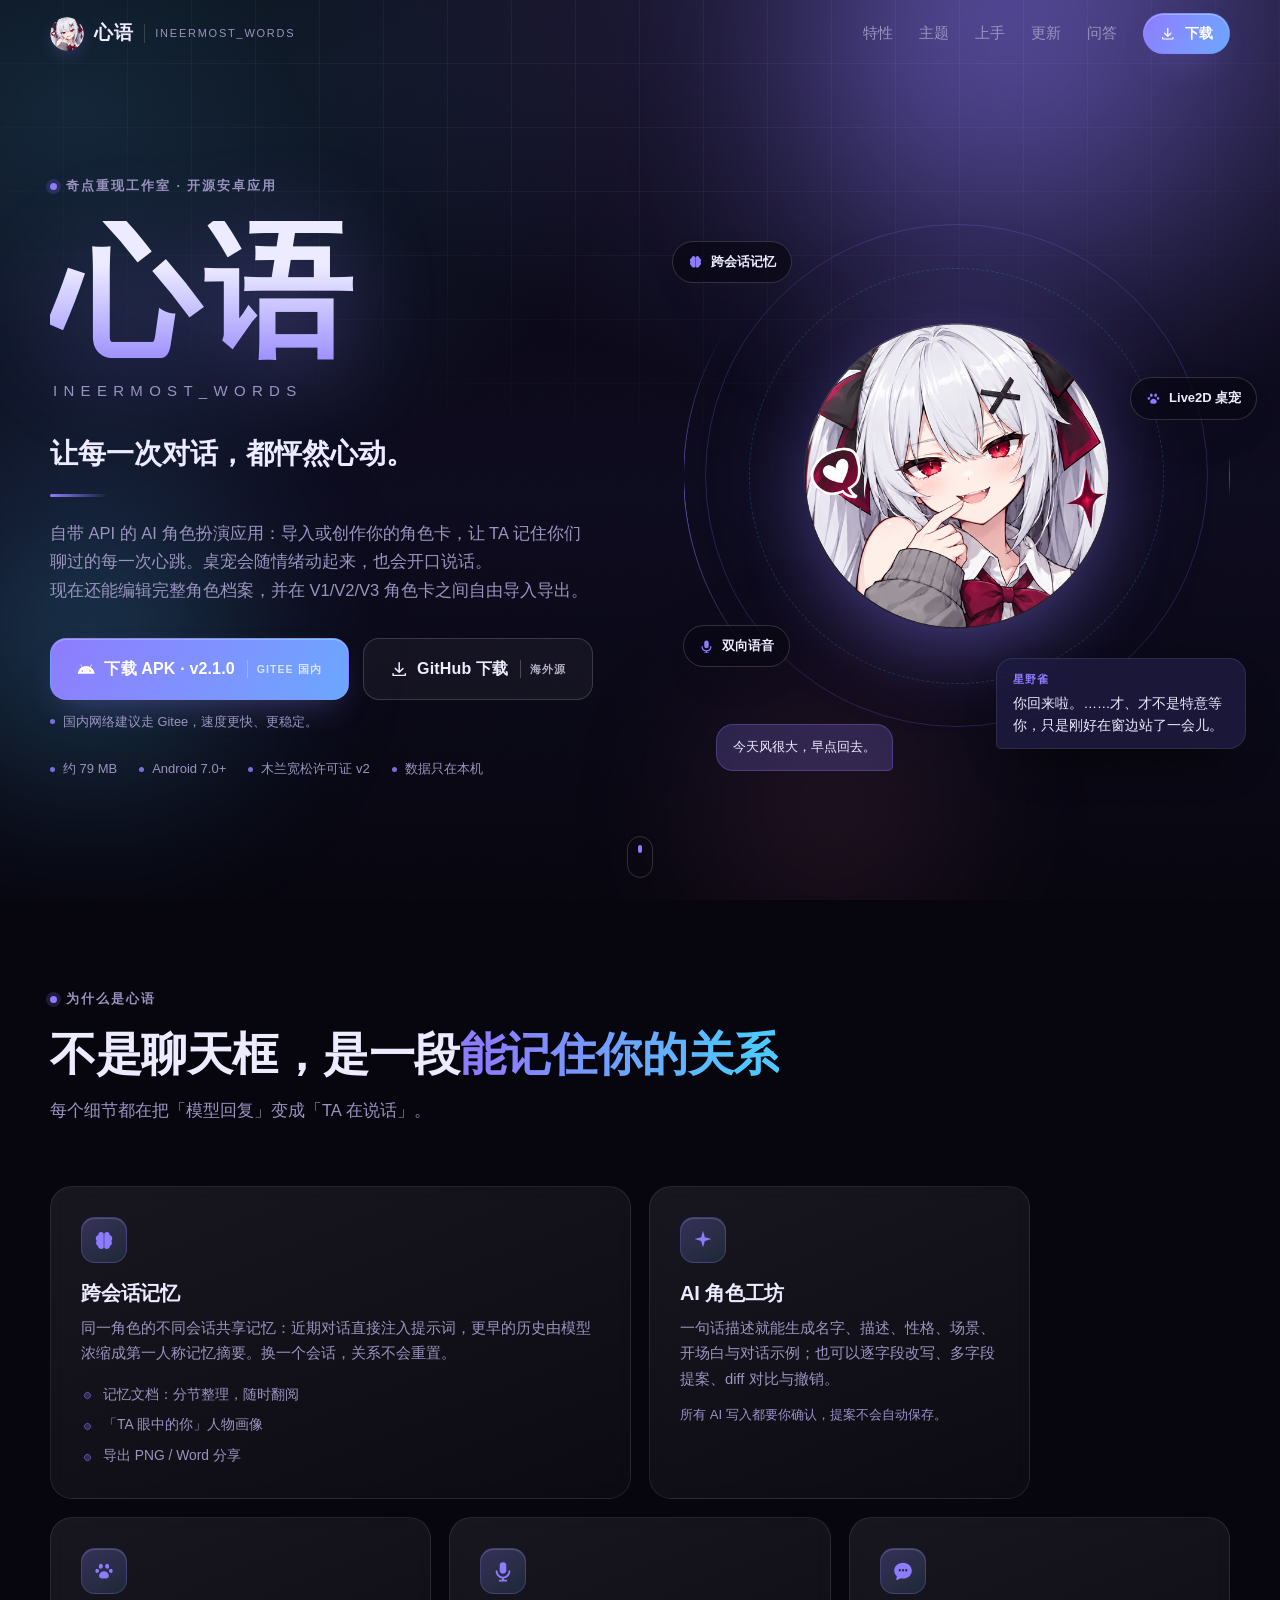
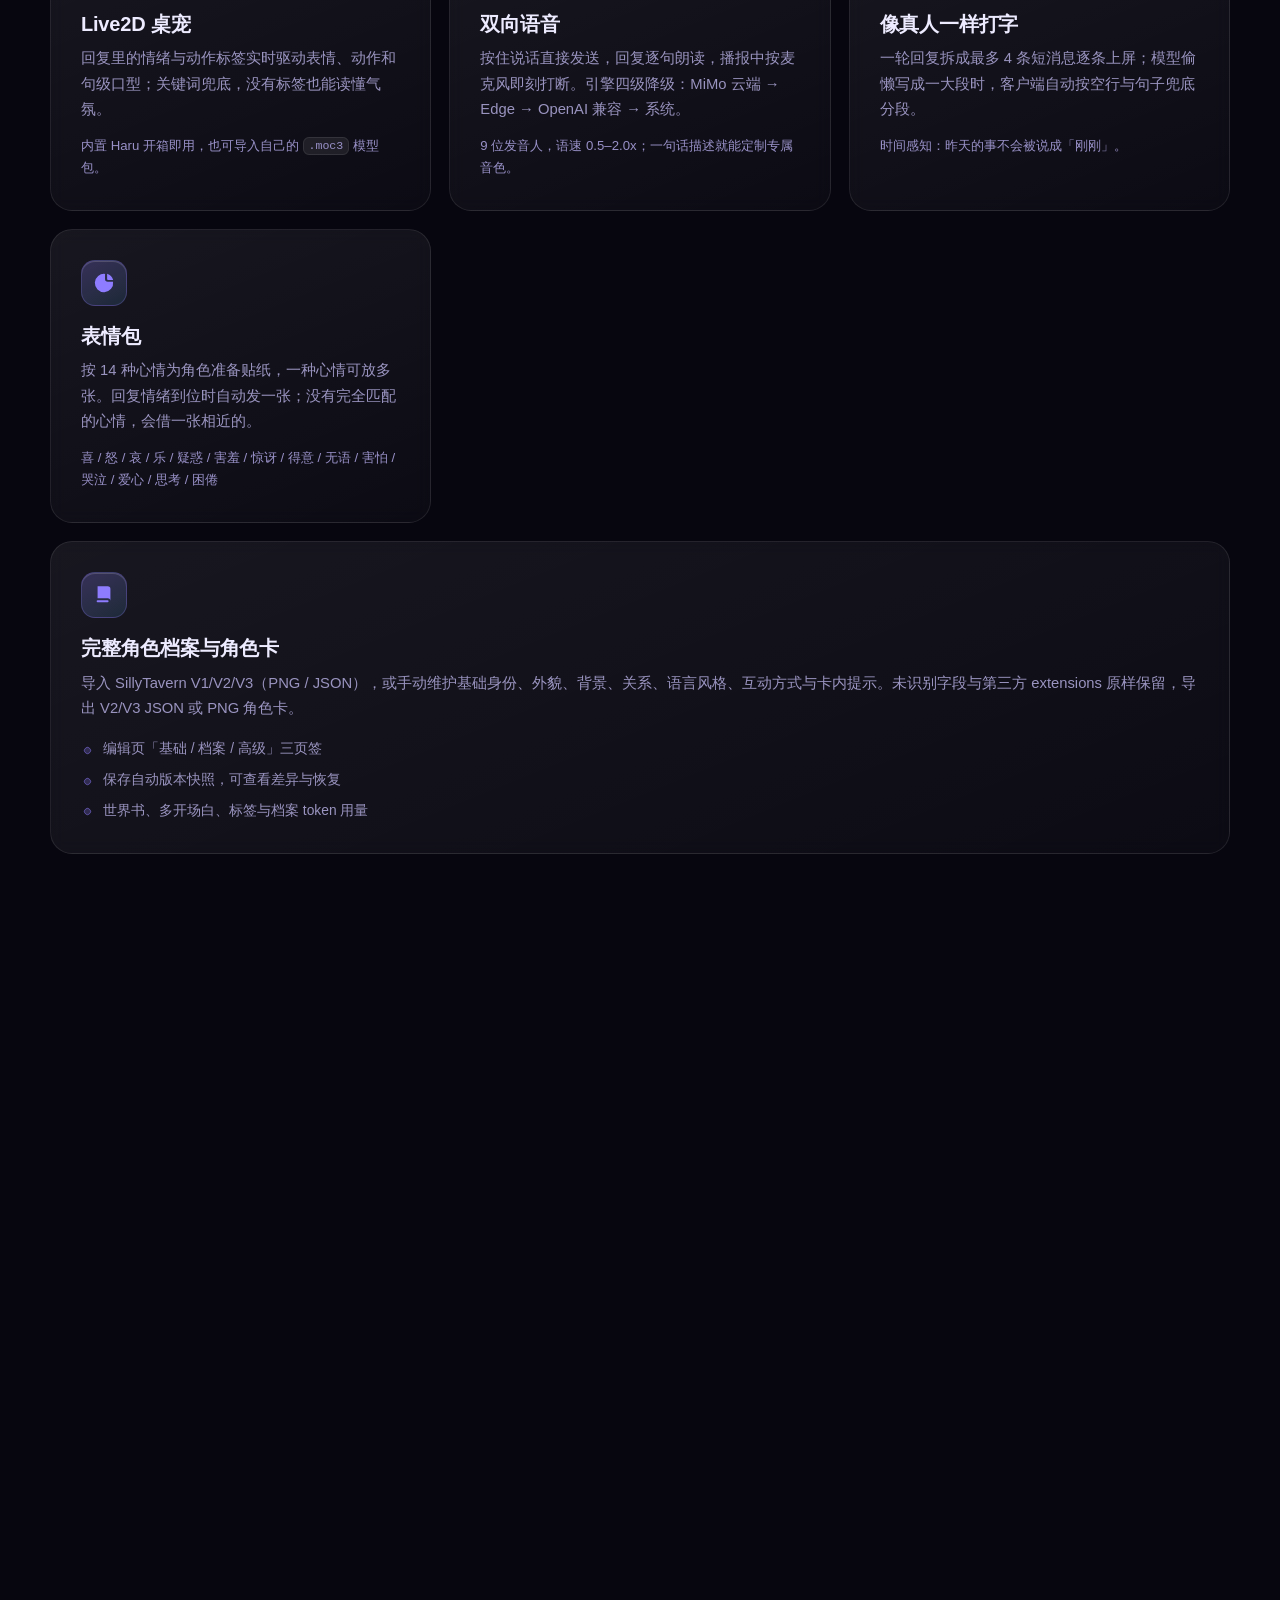
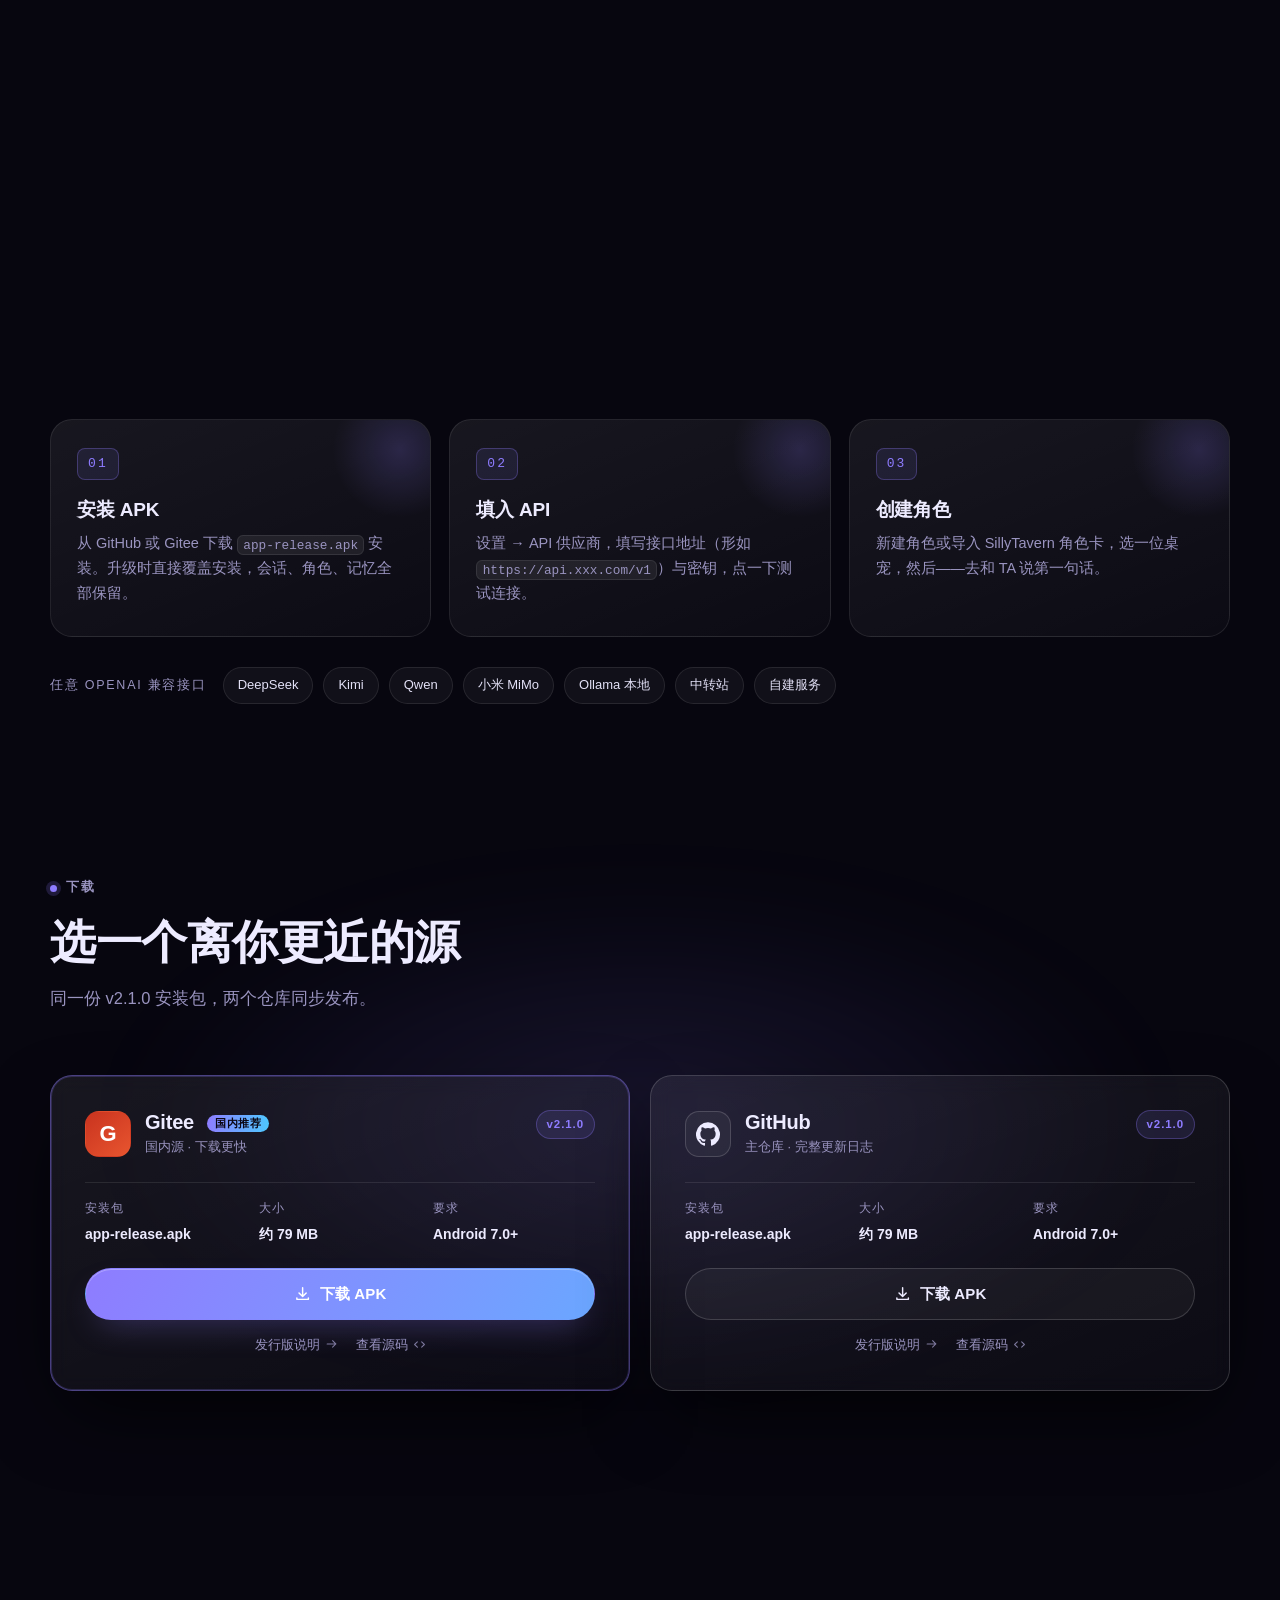
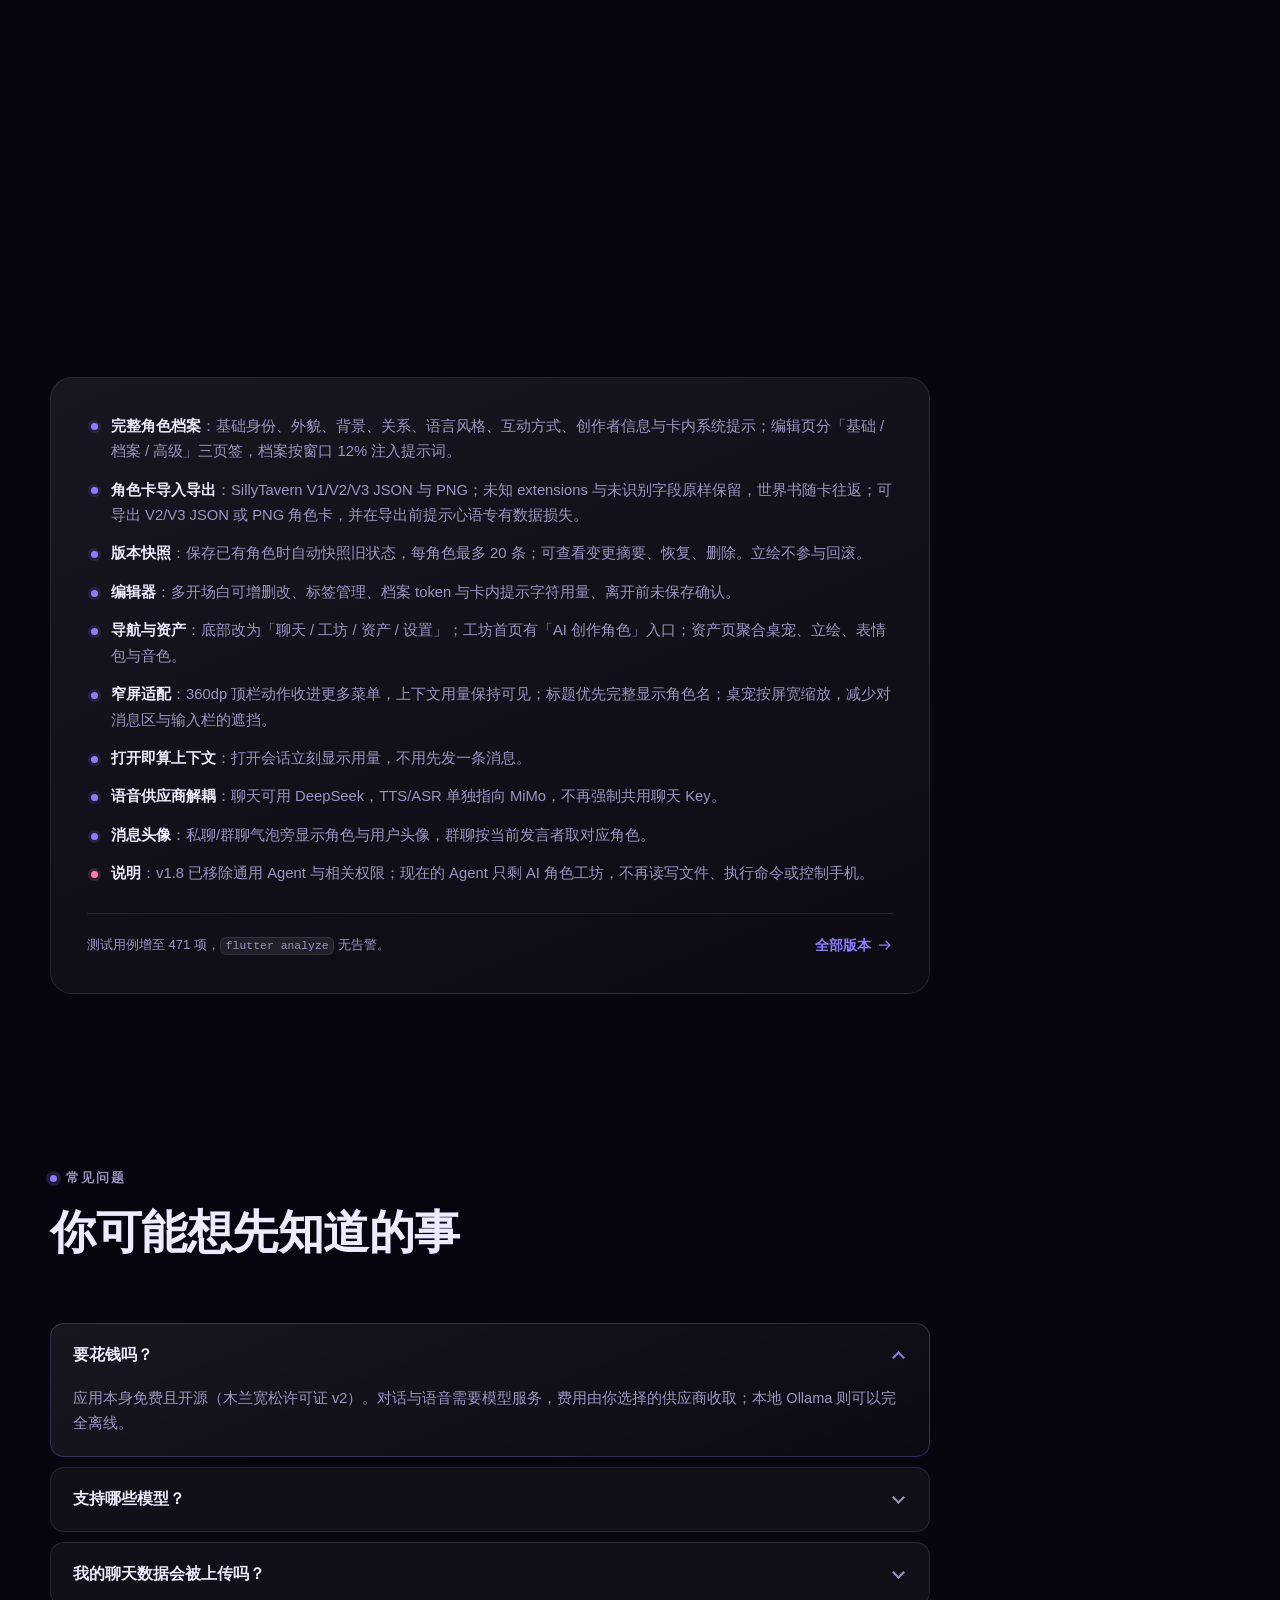
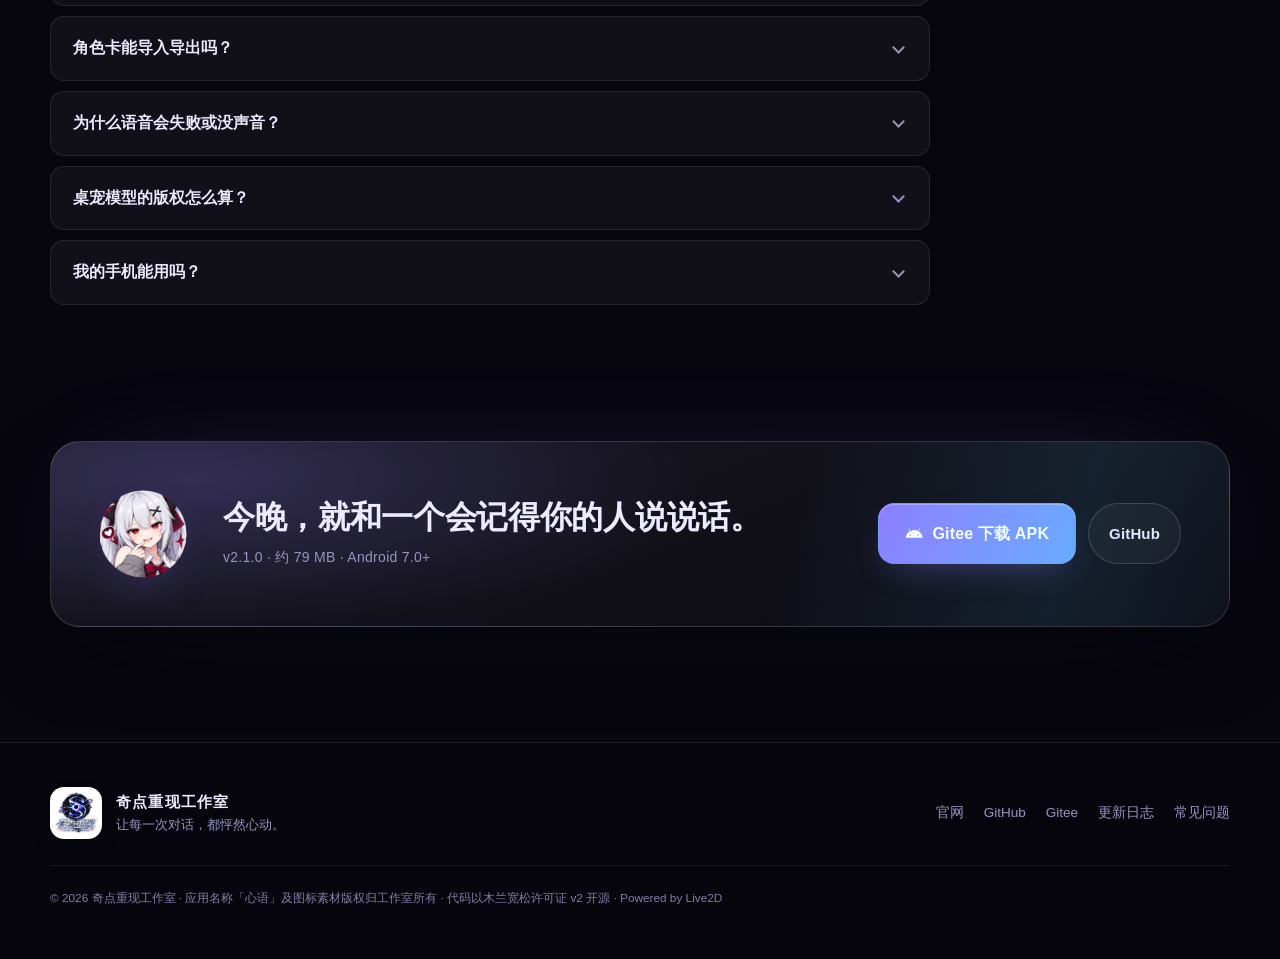
==== commit 6e27ddb8: "feat(web): 下载入口改为 Gitee 优先；海报同步 v2.1.0" ====
--- a/website/index.html
+++ b/website/index.html
@@ -82,17 +82,18 @@
           自带 API 的 AI 角色扮演应用：导入或创作你的角色卡，让 TA 记住你们聊过的每一次心跳。桌宠会随情绪动起来，也会开口说话。<br>现在还能编辑完整角色档案，并在 V1/V2/V3 角色卡之间自由导入导出。
         </p>
         <div class="hero__cta">
-          <a class="btn btn--primary btn--lg" href="/dl/github" rel="noopener">
+          <a class="btn btn--primary btn--lg" href="/dl/gitee" rel="noopener">
             <svg class="ico" aria-hidden="true"><use href="#i-android"/></svg>
             <span>下载 APK · v2.1.0</span>
-            <small>GitHub</small>
+            <small>Gitee 国内</small>
           </a>
-          <a class="btn btn--ghost btn--lg" href="/dl/gitee" rel="noopener">
+          <a class="btn btn--ghost btn--lg" href="/dl/github" rel="noopener">
             <svg class="ico" aria-hidden="true"><use href="#i-download"/></svg>
-            <span>Gitee 国内下载</span>
-            <small>镜像</small>
+            <span>GitHub 下载</span>
+            <small>海外源</small>
           </a>
         </div>
+        <p class="hero__hint">国内网络建议走 Gitee，速度更快、更稳定。</p>
         <ul class="hero__meta">
           <li>约 79 MB</li>
           <li>Android 7.0+</li>
@@ -291,37 +292,12 @@
       </header>
 
       <div class="dl">
-        <article class="dl__card reveal">
-          <div class="dl__head">
-            <span class="dl__logo dl__logo--gh"><svg class="ico" aria-hidden="true"><use href="#i-github"/></svg></span>
-            <div>
-              <h3>GitHub</h3>
-              <p>主仓库 · 完整更新日志</p>
-            </div>
-            <span class="dl__badge">v2.1.0</span>
-          </div>
-          <dl class="dl__spec">
-            <div><dt>安装包</dt><dd>app-release.apk</dd></div>
-            <div><dt>大小</dt><dd>约 79 MB</dd></div>
-            <div><dt>要求</dt><dd>Android 7.0+</dd></div>
-          </dl>
-          <div class="dl__actions">
-            <a class="btn btn--primary btn--block" href="/dl/github" rel="noopener">
-              <svg class="ico" aria-hidden="true"><use href="#i-download"/></svg>下载 APK
-            </a>
-            <div class="dl__links">
-              <a href="https://github.com/adcoof/ineermost_words/releases" rel="noopener">发行版说明<svg class="ico" aria-hidden="true"><use href="#i-arrow"/></svg></a>
-              <a href="https://github.com/adcoof/ineermost_words" rel="noopener">查看源码<svg class="ico" aria-hidden="true"><use href="#i-code"/></svg></a>
-            </div>
-          </div>
-        </article>
-
-        <article class="dl__card reveal">
+        <article class="dl__card dl__card--pick reveal">
           <div class="dl__head">
             <span class="dl__logo dl__logo--gitee">G</span>
             <div>
-              <h3>Gitee</h3>
-              <p>国内镜像 · 访问更快</p>
+              <h3>Gitee <span class="tag-pick">国内推荐</span></h3>
+              <p>国内源 · 下载更快</p>
             </div>
             <span class="dl__badge">v2.1.0</span>
           </div>
@@ -340,11 +316,36 @@
             </div>
           </div>
         </article>
+
+        <article class="dl__card reveal">
+          <div class="dl__head">
+            <span class="dl__logo dl__logo--gh"><svg class="ico" aria-hidden="true"><use href="#i-github"/></svg></span>
+            <div>
+              <h3>GitHub</h3>
+              <p>主仓库 · 完整更新日志</p>
+            </div>
+            <span class="dl__badge">v2.1.0</span>
+          </div>
+          <dl class="dl__spec">
+            <div><dt>安装包</dt><dd>app-release.apk</dd></div>
+            <div><dt>大小</dt><dd>约 79 MB</dd></div>
+            <div><dt>要求</dt><dd>Android 7.0+</dd></div>
+          </dl>
+          <div class="dl__actions">
+            <a class="btn btn--ghost btn--block" href="/dl/github" rel="noopener">
+              <svg class="ico" aria-hidden="true"><use href="#i-download"/></svg>下载 APK
+            </a>
+            <div class="dl__links">
+              <a href="https://github.com/adcoof/ineermost_words/releases" rel="noopener">发行版说明<svg class="ico" aria-hidden="true"><use href="#i-arrow"/></svg></a>
+              <a href="https://github.com/adcoof/ineermost_words" rel="noopener">查看源码<svg class="ico" aria-hidden="true"><use href="#i-code"/></svg></a>
+            </div>
+          </div>
+        </article>
       </div>
 
       <div class="notes reveal">
         <p class="notes__item"><svg class="ico" aria-hidden="true"><use href="#i-shield"/></svg>
-          <span><strong>Gitee 直链偶尔要求验证码</strong>，若直接下载没有反应，请进「发行版说明」页面点附件下载。</span>
+          <span><strong>国内用户建议直接走 Gitee</strong>；Gitee 直链偶尔要求验证码，点了没反应就进「发行版说明」页面点附件下载。</span>
         </p>
         <p class="notes__item"><svg class="ico" aria-hidden="true"><use href="#i-spark"/></svg>
           <span><strong>首次安装需允许「安装未知应用」</strong>；本应用未上架应用商店，安装包由仓库直接发布。</span>
@@ -435,10 +436,10 @@
         <p>v2.1.0 · 约 79 MB · Android 7.0+</p>
       </div>
       <div class="cta__actions">
-        <a class="btn btn--primary btn--lg" href="/dl/github" rel="noopener">
-          <svg class="ico" aria-hidden="true"><use href="#i-android"/></svg>下载 APK
+        <a class="btn btn--primary btn--lg" href="/dl/gitee" rel="noopener">
+          <svg class="ico" aria-hidden="true"><use href="#i-android"/></svg>Gitee 下载 APK
         </a>
-        <a class="btn btn--ghost" href="/dl/gitee" rel="noopener">Gitee 镜像</a>
+        <a class="btn btn--ghost" href="/dl/github" rel="noopener">GitHub</a>
       </div>
     </div>
   </section>
@@ -470,7 +471,7 @@
 <div class="toast" id="toast" role="status" aria-live="polite">
   <svg class="ico" aria-hidden="true"><use href="#i-android"/></svg>
   <span>检测到你在用安卓设备，可以直接下载安装</span>
-  <a href="/dl/github" rel="noopener">下载</a>
+  <a href="/dl/gitee" rel="noopener">Gitee 下载</a>
   <button type="button" aria-label="关闭提示" data-toast-close>×</button>
 </div>
 
--- a/website/assets/css/style.css
+++ b/website/assets/css/style.css
@@ -532,6 +532,24 @@
   animation: heroIn 1s 0.24s cubic-bezier(0.22, 0.68, 0.3, 1) both;
 }
 
+.hero__hint {
+  margin-top: 12px;
+  font-size: 12.8px;
+  line-height: 1.6;
+  color: var(--muted);
+  animation: heroIn 1s 0.27s cubic-bezier(0.22, 0.68, 0.3, 1) both;
+}
+.hero__hint::before {
+  content: "";
+  display: inline-block;
+  width: 5px; height: 5px;
+  margin-right: 8px;
+  border-radius: 50%;
+  background: var(--accent);
+  opacity: 0.85;
+  vertical-align: 2px;
+}
+
 .hero__meta {
   display: flex;
   flex-wrap: wrap;
@@ -1040,10 +1058,24 @@
   transition: transform 0.3s ease, border-color 0.3s ease;
 }
 .dl__card:hover { transform: translateY(-4px); border-color: color-mix(in srgb, var(--accent) 40%, transparent); }
+.dl__card--pick { border-color: color-mix(in srgb, var(--accent) 45%, transparent); box-shadow: var(--shadow-lg), 0 0 0 1px color-mix(in srgb, var(--accent) 22%, transparent) inset; }
 
 .dl__head { display: flex; align-items: center; gap: 14px; margin-bottom: 24px; }
 .dl__head h3 { font-size: 20px; }
 .dl__head p { font-size: 12.8px; color: var(--muted); margin-top: 2px; }
+
+.tag-pick {
+  display: inline-block;
+  margin-left: 8px;
+  padding: 2px 8px;
+  border-radius: 999px;
+  font-size: 11px;
+  font-weight: 700;
+  letter-spacing: 0.04em;
+  vertical-align: 2px;
+  color: var(--accent-ink, #0B0715);
+  background: linear-gradient(96deg, var(--accent), var(--accent-2));
+}
 
 .dl__logo {
   width: 46px; height: 46px;
